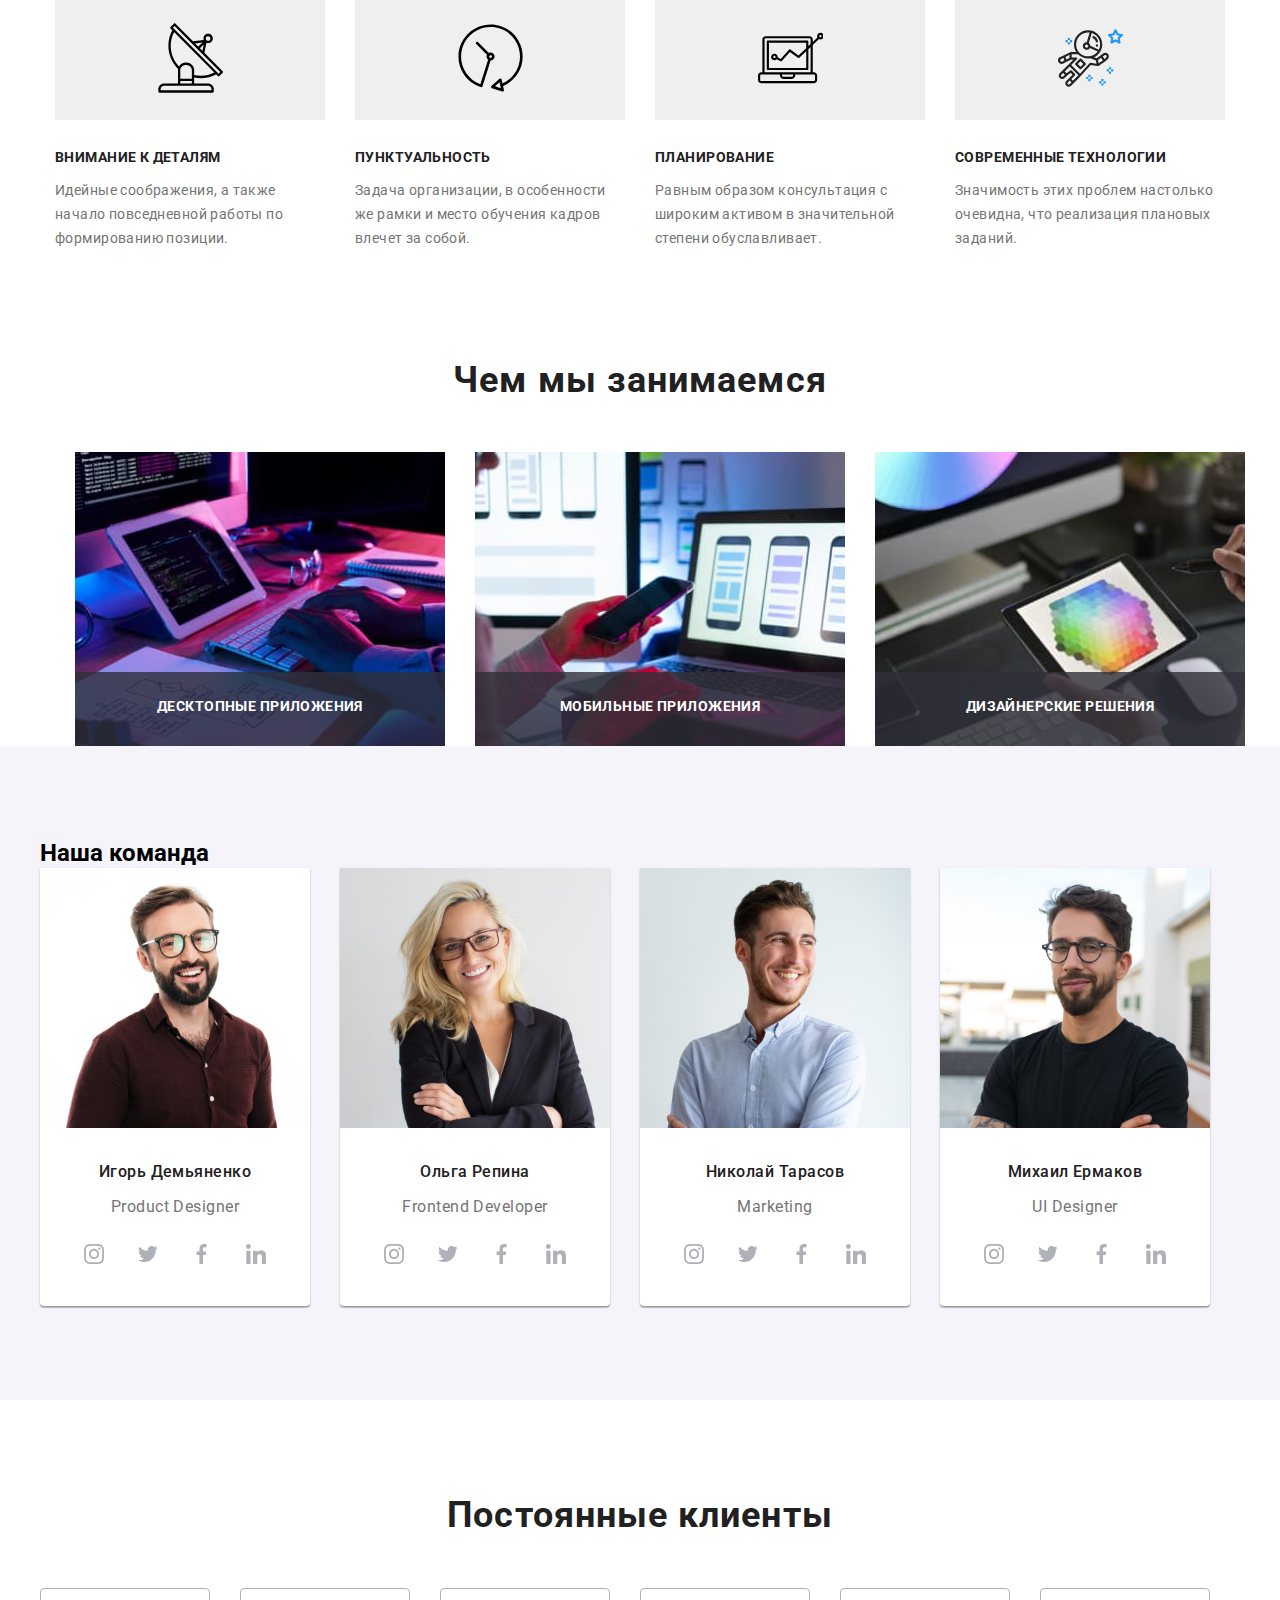
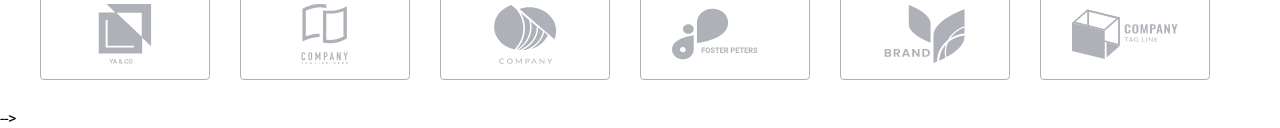
==== index.html @ c37ea1ff "dz-8" ====
<!DOCTYPE html>
<html lang="en">
<head>
    <meta charset="UTF-8">
    <meta http-equiv="X-UA-Compatible" content="IE=edge">
    <meta name="viewport" content="width=device-width, initial-scale=1.0">
    <title>Document</title>
    <link rel="preconnect" href="https://fonts.googleapis.com">
    <link rel="preconnect" href="https://fonts.gstatic.com" crossorigin>
    <link href="https://fonts.googleapis.com/css2?family=Raleway:wght@700&family=Roboto:wght@400;500;700;900&display=swap"
    rel="stylesheet">
    <link rel="stylesheet" href="https://cdnjs.cloudflare.com/ajax/libs/modern-normalize/1.0.0/modern-normalize.min.css">
    <link rel="stylesheet" href="./css/styles.css">
    <link rel="stylesheet" href="./css/main.min.css">
</head>
<body class="page">
    <!-- Шапка профиля --
    <header class="header">
    <div class="container-header">
        <nav class="container-header__nav">
            <a class="container-header__link" href="./index.html">
                <span class="container-header__logo">Web</span><span class="container-header__logo logo">Studio</span>
            </a>
            <ul class="container-header__list list">
                <li class="container-header__item"><a href="#" class="link active">Студия</a></li>
                <li class="container-header__item"><a href="./portfolio.html" class="link">Портфолио</a></li>
                <li class="container-header__item"><a href="#" class="link">Контакты</a></li>
            </ul>
        </nav>
             <ul class="container-header__contacts list">
            <li class="container-header__icon">
                <svg class="container-header__svg" width="16" height="12">
                    <use href="./images/sprite.svg#icon-mail"></use>
                </svg>
                <a class="container-header__link-svg" href="mailto:info@devstudio.com">info@devstudio.com
         </a></li>
            <li class="container-header__icon">
                <svg class="container-header__svg" width="10" height="16">
                    <use href="./images/sprite.svg#icon-tell"></use>
                </svg>
                <a class="container-header__link-svg" href="tel:+380961111111">+38 096 111 11 11
                </a></li>
            </ul>
         </div>
    </header>
-->
    <!-- Банер --
    <main>
        <section class="hero">
            <h1 class="hero__title">Эффективные решения для вашего бизнеса</h1>
            <button class="hero__button" data-modal-open type="button">Заказать услугу</button>
        </section>
        -->
    <!-- Преимущества -->
    <section class="section-about">
        <div class="container-about">
        <h2 class="container-about__title">Преимущества</h2>
        <ul class="about-list list">
            <li class="about-list__item">
                <button class="about-list__button">
                <svg class="about-svg" width="65" height="70">
                    <use href="./images/sprite.svg#icon-first"></use>
                </svg>
                </button>
                <h3 class="about-list__title">Внимание к деталям</h3>
                <p class="about-list__text">Идейные соображения, а также начало повседневной работы по формированию позиции.</p>
            </li>
            <li class="about-list__item">
                <button class="about-list__button">
                <svg class="about-svg" width="65" height="70">
                 <use href="./images/sprite.svg#icon-clock"></use>
                </svg>
                </button>
                <h3 class="about-list__title">Пунктуальность</h3>
                <p class="about-list__text">Задача организации, в особенности же рамки и место обучения кадров влечет за собой.</p>
            </li>
            <li class="about-list__item">
                <button class="about-list__button">
                <svg class="about-svg" width="65" height="70">
                <use href="./images/sprite.svg#icon-comp"></use>
                 </svg>
                </button>
                <h3 class="about-list__title">Планирование</h3>
                <p class="about-list__text">Равным образом консультация с широким активом в значительной степени обуславливает.</p>
            </li>
                <li class="about-list__item">
                <button class="about-list__button">
                <svg class="about-svg" width="65" height="70">
                 <use href="./images/sprite.svg#icon-astronaut"></use>
                </svg>
                    </button>
                    <h3 class="about-list__title">Современные технологии</h3>
                    <p class="about-list__text">Значимость этих проблем настолько очевидна, что реализация плановых заданий.</p>
                </li>
        </ul>
        </div>
        </section>

        <!---Чем мы занимаемся-->
        <section class="section-work">
         <div class="container-work">
        <h2 class="container-work__title">Чем мы занимаемся</h2>
        <ul class="work-list list">
            <li class="work-list__item">
                <a href="#">
                    <div class="work-list__wrappen">
                        <p class="work-list__text">Десктопные приложения</p>
                    <img src="./images/img.jpg" alt="Разработка" width="370" height="294"/>
                </div>
                </a>
            </li>
            <li class="work-list__item">
                <a href="#">
                    <div class="work-list__wrappen">
                        <p class="work-list__text">Мобильные приложения</p>
                        <img src="./images/plan.jpg" alt="Разработка" width="370" height="294" />
                    </div>
                </a>
            </li>
            <li class="work-list__item">
                    <a href="#">
                        <div class="work-list__wrappen">
                            <p class="work-list__text">Дизайнерские решения</p>
                            <img src="./images/teh.jpg" alt="Разработка" width="370" height="294" />
                        </div>
                    </a>
            </li>
        </ul>
        </div>
    </section>
    <!-- Наша команда -->
    <section class="section-group">
        <div class="container-group">
        <h2 class="container-group__title">Наша команда</h2>
        <ul class="group-list list">
            <li class="group-list__item">
            <img class="group-list__img" src="./images/foto1.jpg" alt="Игорь Демьяненко" width="270" height="260"/>
            <h3 class="group-list__title">Игорь Демьяненко</h3>
            <p class="group-list__text">Product Designer</p>
            <ul class="networks list">
                <li class="networks__item">
                 <a class="networks__link" href="*">
                    <svg class="networks__svg" width="20" height="20">
                         <use href="./images/sprite.svg#icon-instagram"></use>
                    </svg>
                </a>
                </li>
                <li class="networks__item">
                <a class="networks__link" href="*">
                <svg class="networks__svg" width="20" height="20">
                <use href="./images/sprite.svg#icon-twitter"></use>
                </svg>
                </a>
                </li>
                <li class="networks__item">
                <a class="networks__link" href="*">
                    <svg class="networks__svg" width="20" height="20">
                         <use href="./images/sprite.svg#icon-facebook"></use>
                     </svg>
                </a>
                </li>
                <li class="networks__item">
                <a class="networks__link" href="*">
                    <svg class="networks__svg" width="20" height="20">
                        <use href="./images/sprite.svg#icon-linkedin"></use>
                    </svg>
                 </a>
                </li>
                </ul>
            </li>
            <li class="group-list__item">
                <img src="./images/foto2.jpg" alt="Ольга Репина" width="270" height="260"/>
                <h3 class="group-list__title">Ольга Репина</h3>
                <p class="group-list__text">Frontend Developer</p>
                <ul class="networks list">
                    <li class="networks__item">
                        <a class="networks__link" href="*">
                            <svg class="networks__svg" width="20" height="20">
                                <use href="./images/sprite.svg#icon-instagram"></use>
                            </svg>
                        </a>
                    </li>
                    <li class="networks__item">
                        <a class="networks__link" href="*">
                            <svg class="networks__svg" width="20" height="20">
                                <use href="./images/sprite.svg#icon-twitter"></use>
                            </svg>
                        </a>
                    </li>
                    <li class="networks__item">
                        <a class="networks__link" href="*">
                            <svg class="networks__svg" width="20" height="20">
                                <use href="./images/sprite.svg#icon-facebook"></use>
                            </svg>
                        </a>
                    </li>
                    <li class="networks__item">
                        <a class="networks__link" href="*">
                            <svg class="networks__svg" width="20" height="20">
                                <use href="./images/sprite.svg#icon-linkedin"></use>
                            </svg>
                     </a>
                    </li>
                </ul>
            </li>
            <li class="group-list__item">
                <img class="group-img" src="./images/foto3.jpg" alt="Николай Тарасов" width="270" height="260"/>
                <h3 class="group-list__title">Николай Тарасов</h3>
                <p class="group-list__text">Marketing</p>
                <ul class="networks list">
                    <li class="networks__item">
                        <a class="networks__link" href="*">
                            <svg class="networks__svg" width="20" height="20">
                                <use href="./images/sprite.svg#icon-instagram"></use>
                            </svg>
                        </a>
                    </li>
                    <li class="networks__item">
                        <a class="networks__link" href="*">
                            <svg class="networks__svg" width="20" height="20">
                                <use href="./images/sprite.svg#icon-twitter"></use>
                            </svg>
                        </a>
                    </li>
                    <li class="networks__item">
                        <a class="networks__link" href="*">
                            <svg class="networks__svg" width="20" height="20">
                                <use href="./images/sprite.svg#icon-facebook"></use>
                            </svg>
                        </a>
                    </li>
                    <li class="networks__item">
                        <a class="networks__link" href="*">
                            <svg class="networks__svg" width="20" height="20">
                                <use href="./images/sprite.svg#icon-linkedin"></use>
                            </svg>
                        </a>
                    </li>
                </ul>
            </li>
         <li class="group-list__item">
             <img class="group-img" src="./images/foto4.jpg" alt="Михаил Ермаков" width="270" height="260"/>
                <h3 class="group-list__title">Михаил Ермаков</h3>
                <p class="group-list__text">UI Designer</p>
                <ul class="networks list">
                    <li class="networks__item">
                        <a class="networks__link" href="*">
                            <svg class="networks__svg" width="20" height="20">
                                <use href="./images/sprite.svg#icon-instagram"></use>
                            </svg>
                        </a>
                    </li>
        <li class="networks__item">
            <a class="networks__link" href="*">
                <svg class="networks__svg" width="20" height="20">
                 <use href="./images/sprite.svg#icon-twitter"></use>
                </svg>
                </a>
                </li>
        <li class="networks__item">
                <a class="networks__link" href="*">
                 <svg class="networks__svg" width="20" height="20">
                     <use href="./images/sprite.svg#icon-facebook"></use>
                </svg>
                 </a>
                 </li>
        <li class="networks__item">
                <a class="networks__link" href="*">
                     <svg class="networks__svg" width="20" height="20">
                        <use href="./images/sprite.svg#icon-linkedin"></use>
                </svg>
                </a>
            </li>
            </ul>
            </li>
        </ul>
        </div>
    </section>
<!----------- Постоянные клиенты -->

    <section class="section-company">
        <div class="container-company">
            <h2 class="container-company__title">Постоянные клиенты</h2>
            <ul class="container-company__list list">
                <li class="container-company__item">
                    <a class="container-company__link" href="*">
                    <svg class="container-company__svg" width="106" height="60">
                        <use href="./images/sprite.svg#icon-yaco"></use>
                    </svg>
                    </a>
                </li>
                <li class="container-company__item">
                    <a class="container-company__link" href="*">
                    <svg class="container-company__svg" width="106" height="60">
                        <use href="./images/sprite.svg#icon-company"></use>
                    </svg>
                    </a>
                </li>
                <li class="container-company__item">
                    <a class="container-company__link" href="*">
                    <svg class="container-company__svg" width="106" height="60">
                        <use href="./images/sprite.svg#icon-two"></use>
                    </svg>
                    </a>
                </li>
                <li class="container-company__item">
                    <a class="container-company__link" href="*">
                <svg class="container-company__svg" width="106" height="60">
                    <use href="./images/sprite.svg#icon-foster"></use>
                </svg>
                </a>
                </li>
                <li class="container-company__item">
                    <a class="container-company__link" href="*">
                <svg class="container-company__svg" width="106" height="60">
                    <use href="./images/sprite.svg#icon-brand"></use>
                </svg>
                </a>
                </li>
                <li class="container-company__item">
                    <a class="container-company__link" href="*">
                <svg class="container-company__svg" width="106" height="60">
                    <use href="./images/sprite.svg#icon-tag"></use>
                </svg>
                </a>
                </li>
                </ul>
                </div>
                </section>

    </main>
    -->
    <!-- Футер --
     <footer class="footer">
        <div class="container-footer">
             <a class="container-footer__link" href="#">
                   <span class="container-footer__logo">Web</span><span class="container-footer__studio">Studio</span>
             </a>
             <address class="container-footer__address">
             <ul class="container-footer__list list">
                 <li><a class="container-footer__map" href="https://goo.gl/maps/BZDVvbSWxMBoRzW46" target="_blank"
                                    rel="noopener noreferrer">г. Киев, пр-т Леси Украинки, 26</a></li>
                 <li><a class="container-footer__mail" href="mailto:info@devstudio.com">info@devstudio.com</a></li>
                <li><a class="container-footer__mail" href="tel:+380961111111">+38 096 111 11 11</a></li>
             </ul>
             </address>
        </div>
    -->
            <!-- Присоединяйтесь --
        <div class="container-contacts">
            <h3 class="container-contacts__title">Присоединяйтесь</h3>
            <ul class="container-contacts__list list">
                <li class="container-contacts__item">
                    <a class="container-contacts__link" href="*">
                        <svg class="container-contacts__svg" width="20" height="20">
                            <use href="./images/sprite.svg#icon-instagram"></use>
                        </svg>
                    </a>
                </li>
            <li class="container-contacts__item">
                <a class="container-contacts__link" href="*">
                    <svg class="container-contacts__svg" width="20" height="20">
                        <use href="./images/sprite.svg#icon-twitter"></use>
                    </svg>
                </a>
            </li>
                <li class="container-contacts__item">
                    <a class="container-contacts__link" href="*">
                        <svg class="container-contacts__svg" width="20" height="20">
                            <use href="./images/sprite.svg#icon-facebook"></use>
                        </svg>
                    </a>
                </li>
                <li class="container-contacts__item">
                    <a class="container-contacts__link" href="*">
                        <svg class="container-contacts__svg" width="20" height="20">
                            <use href="./images/sprite.svg#icon-linkedin"></use>
                        </svg>
                    </a>
                </li>
            </ul>
        </div>
    
    <form class="footer-input">
        <div class="footer-form">
        <label for="e-mail" class="footer-form__title">Подпишитесь на рассылку</label>
    <input class="footer-form__email" type="e-mail" name="e-mail-sing" id="e-mail" placeholder="E-mail"/>
    </div>

    <button type="submit" class="footer-form__button">Подписаться
    <svg class="footer-form__svg" width="24" height="24">
        <use href="./images/sprite.svg#icon-icon-send"></use>
    </svg>
      </button>
    </form>
    </footer>
    -->
<!-- Модалка --

    <div class="backdrop is-hidden" data-modal>
        <div class="model">
            <button class="button-modal" data-modal-close type="button" width="30" hight="30">
                <svg class="svg-modal" width="11px" height="11px">
                    <use href="./images/sprite.svg#icon-close"></use>
                </svg>
            </button>
            <form class="form-modal">
                    <p class="title-modal">Оставьте свои данные, мы вам перезвоним</p>
                <div class="name-modal">
                <label class="name-name" 
                for="name"
                > Имя</label>
                <input class="modal-input" type="name" name="user-name" id="name"/>
                <svg class="modal-svg" width="12" height="12">
                    <use href="./images/sprite.svg#icon-user"></use>
                </svg>
                </div>

                <div class="name-modal">
                    <label class="name-name" for="tell"> Телефон</label>
                    <input class="modal-input" type="tell" name="user-tell" id="tell" />
                    <svg class="modal-svg" width="13" height="13">
                        <use href="./images/sprite.svg#icon-tell-modal"></use>
                    </svg>
                </div>

                <div class="name-modal">
                    <label class="name-name" for="e-mail"> Почта</label>
                    <input class="modal-input" type="e-mail" name="user-mail" id="e-mail" />
                    <svg class="modal-svg" width="15" height="12">
                        <use href="./images/sprite.svg#icon-mail-modal"></use>
                    </svg>
                </div>
                <div class="name-modal">
                <label class="name-name" for="comm"> Комментарии</label>
                <textarea name="comm" class="modal-input comments" id="comm" placeholder="Введите текст"></textarea>
                </div>

                <input type="checkbox"
                name="policy"
                id="modal-check"
                class="modal-check"
                />
                <label for="modal-check" class="modal-check-text">Соглашаюсь с рассылкой и принимаю
                    <a class="modal-link" href=""> Условия договора</a>
                </label>

                <button type="submit" class="button-send">Отправить</button>
            </form>
        </div>
    </div>
    --
    <script src="./modal.js"></script>
    -->
</body>

</html>
---- css/styles.css ----
/* #2196F3 синий
#212121 черный
#757575 серый

:root {
  --first-text-color: #212121;
  --second-text-color: #ffffff;
  --text-p-color: #757575;
  --accent-color: #2196f3;
}

body {
  font-family: Roboto, sans-serif;
  max-width: 1600px;
}

h1,
h2,
h3,
h4,
h5 {
  margin: 0;
}
/*header*****************
.header {
  border: 1px solid #ececec;
  align-items: center;
}
.container-main {
  display: flex;
  width: 1200px;
  height: 80px;
  padding-left: 15px;
  padding-right: 15px;
  margin: auto;
}
.header-logo {
  color: var(--accent-color);
}

.link-logo {
  font-family: Raleway;
  margin-right: 93px;
  font-style: normal;
  text-decoration: none;
  font-weight: bold;
  font-size: 26px;
  line-height: 1.1;
  letter-spacing: 0.03em;
}
.logo-studio {
  color: var(--first-text-color);
}
.list {
  list-style: none;
  margin: 0;
}
.nav-header {
  display: flex;
  align-items: center;
}

.link-active {
  text-decoration: none;
  margin-right: 50px;
  font-weight: 500;
  padding-top: 32px;
  padding-bottom: 32px;
}
.link {
  display: list-item;
  text-decoration: none;
  font-size: 14px;
  line-height: 1.1;
  letter-spacing: 0.02em;
  color: #212121;
}
.link-active {
  position: relative;
}

.link-active .active::after {
  content: ' ';
  position: absolute;
  width: 100%;
  height: 5px;
  left: 0;
  bottom: 0;
  background: #2196f3;
  border-radius: 2px;
}

.header-link {
  display: flex;
  align-items: center;
}

.link:hover,
.link:focus {
  color: var(--accent-color);
}
.header-info {
  display: flex;
  margin-left: auto;
  align-items: center;
  padding-top: 20px;
  padding-bottom: 20px;
  padding: 0;
}

.header-tell {
  display: flex;
  flex-direction: row-reverse;
  font-weight: 500;
  font-size: 14px;
  padding-left: 10px;
  line-height: 1.1;
  letter-spacing: 0.02em;
  text-decoration: none;
  color: var(--text-p-color);
}
.tell-list:hover {
  color: var(--accent-color);
}
.tell-list:hover .mail-svg {
  fill: #2196f3;
}

.button-svg {
  width: 270px;
  height: 120px;
  border: none;
  margin-bottom: 30px;
}
.tell-list {
  display: flex;
  margin-right: 50px;
  justify-content: center;
  align-items: center;
}
.tell-list:last-child {
  margin-right: 0;
}
.mail-svg {
  fill: #757575;
}
.header-tell:hover,
.header-tell:focus {
  color: var(--accent-color);
}
.header-tell:hover .mail-svg,
.header-tell:focus .mail-svg {
  fill: var(--accent-color);
}
/* Hero********

.hero {
  background-image: linear-gradient(rgba(47, 48, 58, 0.4), rgba(47, 48, 58, 0.4)),
    url(../images/baner.jpg);
  background-position: center;
  height: 600px;
  max-width: 1600px;
  color: var(--second-text-color);
  background-color: #2f303a;
  text-align: center;
  padding: 200px 0;
}
.hero-title {
  margin: 0 auto;
  margin-bottom: 30px;
  font-weight: 900;
  width: 696px;
  font-size: 44px;
  line-height: 1.3;
  text-align: center;
  letter-spacing: 0.06em;
  text-transform: uppercase;
}
.button {
  cursor: pointer;
  padding: 10px 32px;
  font-weight: bold;
  font-size: 16px;
  line-height: 1.8;
  align-items: center;
  text-align: center;
  letter-spacing: 0.06em;
  color: var(--second-text-color);
  background-color: var(--accent-color);
  border-radius: 4px;
  border: none;
  box-shadow: 0px 4px 4px rgba(0, 0, 0, 0.15);
  text-align: center;
}
.button:hover,
.button:focus {
  color: var(--first-text-color);
}
/* Преимущества*

.container-about {
  max-width: 1200px;
  padding-left: 15px;
  padding-right: 15px;
  margin: 0 auto;
}
.section-about {
  margin-bottom: 94px;
}
.list.title {
  color: var(--first-text-color);
  font-size: 14px;
}
.about-title {
  display: none;
}
.about-iteam {
  margin-top: 94px;
  display: flex;
}
.pre-title {
  font-weight: bold;
  max-width: 270px;
  font-size: 14px;
  line-height: 1.1;
  letter-spacing: 0.03em;
  text-transform: uppercase;
  color: var(--first-text-color);
}
.iteam {
  justify-content: center;
  margin-right: 30px;
}

.text {
  font-weight: normal;
  font-size: 14px;
  line-height: 1.7;
  letter-spacing: 0.03em;
  color: var(--text-p-color);
}
/* Чем мы занимаемся********

.section-work {
  background: var(--second-text-color);
  margin-bottom: 94px;
}
.container-work {
  justify-content: center;
}
.work-list {
  display: flex;
  justify-content: center;
}
.work-list .item-list + .item-list {
  margin-left: 30px;
}

/*.work-list li {
  width: calc((100% - 90px) / 3);
  margin-right: 30px;
  margin-bottom: 94px;
} *
.section-title {
  color: var(--first-text-color);
  font-size: 36px;
  font-weight: bold;
  font-size: 36px;
  line-height: 1.2;
  text-align: center;
  letter-spacing: 0.03em;
}
.wrappen-work {
  position: relative;
  display: flex;
}
.wrappen-desktop {
  position: absolute;
  width: 100%;
  height: 25%;
  margin: 0;
  bottom: 0;
  padding-top: 27px;
  background: rgba(47, 48, 58, 0.8);
  align-items: center;
  justify-content: center;

  font-weight: bold;
  font-size: 14px;
  line-height: 1.1;
  text-align: center;
  letter-spacing: 0.03em;
  text-transform: uppercase;
  color: var(--second-text-color);
}

/*Наша команда*********

.section-group {
  background: #f5f4fa;
  padding-top: 94px;
  padding-bottom: 94px;
  justify-content: center;
  margin-bottom: 94px;
}
.container-group {
  max-width: 1200px;
  padding-left: 15px;
  padding-right: 15px;
  margin: 0 auto;
}
.group-list {
  padding-left: 0;
  display: flex;
  justify-content: space-between;
}
.group-link {
  box-shadow: 0px 1px 3px rgba(0, 0, 0, 0.12), 0px 1px 1px rgba(0, 0, 0, 0.14),
    0px 2px 1px rgba(0, 0, 0, 0.2);
  border-radius: 0px 0px 4px 4px;
  background-color: #ffffff;
}
.button-group {
  display: inline;
  background-size: cover;
  max-width: 270px;
  background: #ffffff;
  border: 0;
  padding: 0;
}

.section-title {
  padding-bottom: 60px;
}
.group-img {
  border-color: white;
}
.name {
  margin-top: 30px;
  font-family: Roboto;
  font-style: normal;
  font-weight: 500;
  font-size: 16px;
  line-height: 1.2;
  text-align: center;
  letter-spacing: 0.03em;
  color: var(--first-text-color);
}
.professional {
  color: var(--text-p-color);
  font-weight: normal;
  font-size: 16px;
  line-height: 1.2;
  text-align: center;
  letter-spacing: 0.03em;
  margin-bottom: 16px;
}

.svg-list {
  width: 44px;
  height: 44px;
  display: block;
  margin-bottom: 30px;
}

.svg-list + .svg-list {
  margin-left: 10px;
}

.svg-link {
  width: 100%;
  height: 100%;
  border-radius: 50%;
  display: flex;
  align-items: center;
  justify-content: center;
}
.svg-link:hover,
.svg-link:focus {
  background-color: var(--accent-color);
}
.svg-link:hover .svg-group,
.svg-link:focus .svg-group {
  fill: #ffffff;
}
.networks {
  display: flex;
}
.svg-group {
  fill: #afb1b8;
}
/*Постоянные клиенты**********
.section-company {
  margin-bottom: 94px;
}
.company-logo {
  width: 170px;
  height: 92px;
}
.company-link {
  width: 100%;
  height: 100%;
  display: flex;
  justify-content: center;
  align-items: center;
  border: 1px solid #afb1b8;
  border-radius: 4px;
}
.company-list {
  display: flex;
  justify-content: center;
  align-items: center;
}
.company-logo + .company-logo {
  margin-left: 30px;
}
.company-svg {
  fill: #afb1b8;
}
.company-link:hover {
  border: solid #2196f3;
}
.company-link:hover .company-svg,
.company-link:focus .company-svg {
  fill: var(--accent-color);
}

/*Футер**********
.footer {
  background: #2f303a;
  height: 252px;
  display: flex;
  justify-content: center;
  align-items: center;
}
.container-footer {
  max-width: 1200px;
  padding-left: 15px;
  padding-right: 15px;
  margin-right: 70px;
}
.footer-logo {
  text-decoration: none;
  color: var(--accent-color);
}
.section-footer {
  margin-top: 20px;
}
.section-footer {
  margin-top: 20px;
}
.footer-list {
  font-family: Roboto;
  font-style: normal;
  padding-left: 0;
}
.footer-adress:hover,
.footer-adress:focus {
  color: var(--accent-color);
}
.footer-nav:hover,
.footer-nav:focus {
  color: var(--accent-color);
}
.footer-link {
  font-family: Raleway;
  font-style: normal;
  text-decoration: none;
  color: var(--second-text-color);
  font-weight: bold;
  font-size: 26px;
  line-height: 1.2;
  letter-spacing: 0.03em;
}
.footer-adress {
  font-weight: normal;
  font-size: 14px;
  line-height: 1.7;
  letter-spacing: 0.03em;
  color: var(--second-text-color);
  text-decoration: none;
}
.footer-nav {
  font-weight: normal;
  font-size: 14px;
  line-height: 1.7;
  letter-spacing: 0.03em;
  color: rgba(255, 255, 255, 0.6);
  text-decoration: none;
}

/*Иконки**********

.join-title {
  font-weight: bold;
  font-size: 14px;
  line-height: 1.1;
  letter-spacing: 0.03em;
  text-transform: uppercase;
  color: var(--second-text-color);
  margin-bottom: 20px;
}
.join-list {
  width: 44px;
  height: 44px;
  margin-bottom: 30px;
}
.join {
  display: flex;
}
.join {
  padding-left: 0;
}
.join-list + .join-list {
  margin-left: 10px;
}

.join-link {
  width: 100%;
  height: 100%;
  border-radius: 50%;
  display: flex;
  background: rgba(255, 255, 255, 0.1);
  align-items: center;
  justify-content: center;
}
.join-link:hover,
.join-link:focus {
  background-color: var(--accent-color);
}
.join-link:hover .svg-group,
.join-link:focus .svg-group {
  fill: #ffffff;
}
.footer-sing {
  flex-direction: column;
}
.footer-input {
  display: flex;
  margin-left: 93px;
}
.footer-sing {
  display: flex;
  flex-direction: column;
  font-weight: bold;
  font-size: 14px;
  line-height: 16px;
  letter-spacing: 0.03em;
  text-transform: uppercase;
  color: #ffffff;
}
.email-sing-in::placeholder {
  font-size: 16px;
  line-height: 20px;
  align-items: center;
  letter-spacing: 0.03em;
  color: rgba(255, 255, 255, 0.6);
}
.email-sing-in {
  margin-top: 20px;
  padding: 15px;
  border: 1px solid rgba(255, 255, 255, 0.3);
  box-sizing: border-box;
  filter: drop-shadow(0px 4px 4px rgba(0, 0, 0, 0.15));
  border-radius: 4px;
  background-color: transparent;
  min-width: 358px;
  min-height: 50px;
}

.footer-button-sing {
  width: 200px;
  height: 50px;
  cursor: pointer;
  display: block;
  background: #188ce8;
  box-shadow: 0px 4px 4px rgba(0, 0, 0, 0.15);
  border-radius: 4px;
  border: none;
  font-weight: bold;
  font-size: 16px;
  line-height: 1.8;
  align-items: center;
  justify-content: center;
  letter-spacing: 0.06em;
  color: #ffffff;
  margin-top: auto;
  margin-left: 10px;
  display: flex;
}
.svg-sing {
  fill: #ffffff;
  margin-left: 10px;
}

/*Модальное окно**********
.backdrop {
  position: fixed;
  width: 100%;
  height: 100%;
  background-color: rgba(0, 0, 0, 0.2);
  top: 0;
  left: 0;
  transition: opacity 300ms, visibility 300ms;
}
.backdrop .is-hidden .model {
  transform: rotate(200deg);
}
.model {
  width: 528px;
  min-height: 581px;
  position: absolute;
  background-color: var(--second-text-color);
  box-shadow: 0px 1px 3px rgba(0, 0, 0, 0.12), 0px 1px 1px rgba(0, 0, 0, 0.14),
    0px 2px 1px rgba(0, 0, 0, 0.2);
  border-radius: 4px;
  top: 50%;
  left: 50%;
  transform: translate(-50%, -50%) rotate(0);
  transition: transform 250ms;
}
.button-modal {
  position: absolute;
  border-radius: 50%;
  background: #ffffff;
  border: 1px solid rgba(0, 0, 0, 0.1);
  top: 8px;
  right: 8px;
  justify-content: center;
  align-items: center;
  cursor: pointer;
  transition: transform 300ms cubic-bezier(0.45, 0.55, 0.62, 0.51);
}
.is-hidden {
  visibility: hidden;
  opacity: 0;
  pointer-events: none;
}
.form-modal {
  min-width: 528px;
  min-height: 581px;
}
.title-modal {
  margin-top: 40px;
  margin-left: 40px;
  margin-right: 40px;

  font-weight: bold;
  font-size: 20px;
  line-height: 23px;
  text-align: center;
  letter-spacing: 0.03em;
  color: var(--first-text-color);
}
.name-modal {
  position: relative;
  margin-left: 40px;
  margin-right: 40px;
  margin-bottom: 10px;
}
.modal-svg {
  position: absolute;
  top: 50%;
  left: 10px;
  transform: translate(50%);
  transition: fill 250ms cubic-bezier(0.4, 0, 0.2, 1);
}
.name-name {
  font-size: 12px;
  line-height: 14px;
  letter-spacing: 0.01em;
  color: #757575;
  margin-bottom: 4px;
}
.modal-input {
  display: flex;
  width: 100%;
  min-height: 40px;
  justify-content: center;
  padding-left: 42px;
  padding-right: 42px;

  border: 1px solid rgba(33, 33, 33, 0.2);
  box-sizing: border-box;
  border-radius: 4px;
  outline: none;

  transition: border-color 250ms cubic-bezier(0.4, 0, 0.2, 1);
}
.comments {
  min-height: 120px;
  resize: none;
  padding: 12px 16px;

  font-weight: normal;
  font-size: 14px;
  line-height: 1.1;
  letter-spacing: 0.01em;
  color: rgba(117, 117, 117, 0.5);
}

.modal-comm {
  display: flex;
  width: 100%;
  min-height: 120px;
  justify-content: center;
  margin-bottom: 10px;
  padding: 12px 16px;
}
.button-send {
  display: block;
  cursor: pointer;
  background: #188ce8;
  box-shadow: 0px 4px 4px rgba(0, 0, 0, 0.15);
  border-radius: 4px;
  border: none;
  font-weight: bold;
  font-size: 16px;
  line-height: 1.8;
  align-items: center;
  text-align: center;
  letter-spacing: 0.06em;
  color: #ffffff;
  padding: 10px 55px;

  margin: 0 auto;
  margin-top: 30px;
}
.modal-input:focus + .modal-svg {
  fill: #188ce8;
}
.modal-input:focus {
  border-color: #188ce8;
}

.modal-check-text::before {
  content: '';
  width: 16px;
  height: 15px;
  border-radius: 2px;
  border: 2px solid #212121;
  display: block;
  margin-right: 5px;
}
.modal-check:checked + .modal-check-text::before {
  background-image: url(../images/check.svg);
  background-position: center;
  background-size: cover;
  background-repeat: no-repeat;
  border: none;
}
.modal-check-text {
  display: flex;
  align-items: center;
  justify-content: center;

  font-weight: normal;
  font-size: 14px;
  line-height: 1.7;
  letter-spacing: 0.03em;
  color: #757575;
}
.modal-link {
  color: var(--accent-color);
  font-weight: normal;
  font-size: 14px;
  line-height: 1.7;
  letter-spacing: 0.03em;
  text-decoration-skip-ink: none;
}
.modal-check {
  -webkit-appearance: none;
  -moz-appearance: none;
  appearance: none;
}
---- css/main.min.css ----
:root{--first-text-color: #212121;--second-text-color: #ffffff;--text-p-color: #757575;--accent-color: #2196f3}body{font-family:Roboto, sans-serif;max-width:1600px}h1,h2,h3,h4,h5{margin:0}.list{list-style:none;margin:0}.backdrop{position:fixed;width:100%;height:100%;background-color:rgba(0,0,0,0.2);top:0;left:0;transition:opacity 300ms, visibility 300ms}.backdrop .is-hidden .model{transform:rotate(200deg)}.model{width:528px;min-height:581px;position:absolute;background-color:var(--second-text-color);box-shadow:0px 1px 3px rgba(0,0,0,0.12),0px 1px 1px rgba(0,0,0,0.14),0px 2px 1px rgba(0,0,0,0.2);border-radius:4px;top:50%;left:50%;transform:translate(-50%, -50%) rotate(0);transition:transform 250ms}.button-modal{position:absolute;border-radius:50%;background:#ffffff;border:1px solid rgba(0,0,0,0.1);top:8px;right:8px;justify-content:center;align-items:center;cursor:pointer;transition:transform 300ms cubic-bezier(0.45, 0.55, 0.62, 0.51)}.is-hidden{visibility:hidden;opacity:0;pointer-events:none}.form-modal{min-width:528px;min-height:581px}.title-modal{margin-top:40px;margin-left:40px;margin-right:40px;font-weight:bold;font-size:20px;line-height:23px;text-align:center;letter-spacing:0.03em;color:var(--first-text-color)}.name-modal{position:relative;margin-left:40px;margin-right:40px;margin-bottom:10px}.modal-svg{position:absolute;top:50%;left:10px;transform:translate(50%);transition:fill 250ms cubic-bezier(0.4, 0, 0.2, 1)}.name-name{font-size:12px;line-height:14px;letter-spacing:0.01em;color:#757575;margin-bottom:4px}.modal-input{display:flex;width:100%;min-height:40px;justify-content:center;padding-left:42px;padding-right:42px;border:1px solid rgba(33,33,33,0.2);box-sizing:border-box;border-radius:4px;outline:none;transition:border-color 250ms cubic-bezier(0.4, 0, 0.2, 1)}.modal-input:focus{border-color:#188ce8}.modal-input:focus+.modal-svg{fill:#188ce8}.comments{min-height:120px;resize:none;padding:12px 16px;font-weight:normal;font-size:14px;line-height:1.1;letter-spacing:0.01em;color:rgba(117,117,117,0.5)}.modal-comm{display:flex;width:100%;min-height:120px;justify-content:center;margin-bottom:10px;padding:12px 16px}.button-send{display:block;cursor:pointer;background:#188ce8;box-shadow:0px 4px 4px rgba(0,0,0,0.15);border-radius:4px;border:none;font-weight:bold;font-size:16px;line-height:1.8;align-items:center;text-align:center;letter-spacing:0.06em;color:#ffffff;padding:10px 55px;margin:0 auto;margin-top:30px}.modal-check-text::before{content:'';width:16px;height:15px;border-radius:2px;border:2px solid #212121;display:block;margin-right:5px}.modal-check:checked+.modal-check-text::before{background-image:url(../images/check.svg);background-position:center;background-size:cover;background-repeat:no-repeat;border:none}.modal-check-text{display:flex;align-items:center;justify-content:center;font-weight:normal;font-size:14px;line-height:1.7;letter-spacing:0.03em;color:#757575}.modal-link{color:var(--accent-color);font-weight:normal;font-size:14px;line-height:1.7;letter-spacing:0.03em;text-decoration-skip-ink:none}.modal-check{-webkit-appearance:none;-moz-appearance:none;appearance:none}.header{border-bottom:1px solid #ececec;align-items:center;width:1600px}.container-header{display:flex;height:80px;width:1200px;padding-left:15px;padding-right:15px;margin:auto}.container-header__link{font-family:Raleway;margin-right:93px;font-style:normal;text-decoration:none;font-weight:bold;font-size:26px;line-height:1.1;letter-spacing:0.03em}.container-header__logo{color:var(--accent-color)}.container-header__nav{display:flex;align-items:center}.container-header__item{text-decoration:none;margin-right:50px;font-weight:500;padding-top:32px;padding-bottom:32px}.container-header__item{position:relative}.container-header__list{display:flex;align-items:center}.container-header__contacts{display:flex;margin-left:auto;align-items:center;padding-top:20px;padding-bottom:20px;padding:0}.logo{color:var(--first-text-color)}.list{list-style:none}.link{display:list-item;text-decoration:none;font-size:14px;line-height:1.1;letter-spacing:0.02em;color:#212121}.link:hover,.link:focus{color:var(--accent-color)}.container-header__item .active::after{content:' ';position:absolute;width:100%;height:5px;left:0;bottom:0;background:#2196f3;border-radius:2px}.container-header__link-svg{display:flex;flex-direction:row-reverse;font-weight:500;font-size:14px;padding-left:10px;line-height:1.1;letter-spacing:0.02em;text-decoration:none;color:var(--text-p-color)}.container-header__link-svg:hover,.container-header__link-svg:focus{color:var(--accent-color)}.container-header__link-svg:hover .mail-svg,.container-header__link-svg:focus .mail-svg{fill:var(--accent-color)}.container-header__icon{display:flex;margin-right:50px;justify-content:center;align-items:center}.container-header__icon:last-child{margin-right:0}.container-header__icon:hover{color:var(--accent-color)}.container-header__icon:hover .container-header__svg{fill:#2196f3}.container-header__svg{fill:#757575}.hero{background-image:linear-gradient(rgba(47,48,58,0.4), rgba(47,48,58,0.4)),url(../images/baner.jpg);background-position:center;height:600px;max-width:1600px;color:var(--second-text-color);background-color:#2f303a;text-align:center;padding:200px 0}.hero__title{margin:0 auto;margin-bottom:30px;font-weight:900;width:696px;font-size:44px;line-height:1.3;text-align:center;letter-spacing:0.06em;text-transform:uppercase}.hero__button{cursor:pointer;padding:10px 32px;font-weight:bold;font-size:16px;line-height:1.8;align-items:center;text-align:center;letter-spacing:0.06em;color:var(--second-text-color);background-color:var(--accent-color);border-radius:4px;border:none;box-shadow:0px 4px 4px rgba(0,0,0,0.15);text-align:center}.hero__button:hover,.hero__button:focus{color:var(--first-text-color)}.container-about{width:100%;margin:0 auto}@media screen and (min-width: 480px){.container-about{width:480px}}@media screen and (min-width: 768px){.container-about{width:768px}}@media screen and (min-width: 1200px){.container-about{width:1200px}}.container-about__title{display:none;margin-bottom:10px}.about-list{padding:0;margin-right:0}@media screen and (min-width: 768px){.about-list{width:768px;display:flex;flex-wrap:wrap;margin-left:-15px}}@media screen and (min-width: 1200px){.about-list{width:1200px}}@media screen and (min-width: 768px){.about-list__item{width:calc((100% - 2 * 30px) / 2);margin-left:30px}}@media screen and (min-width: 1200px){.about-list__item{width:calc((100% - 4 * 30px) / 4);margin-left:30px}}.about-list__button{width:100%;height:120px;border:none;margin-bottom:30px}.about-list__title{font-weight:bold;justify-content:center;align-items:center;font-size:14px;line-height:1.1;letter-spacing:0.03em;text-transform:uppercase;color:var(--first-text-color)}.about-list__text{font-weight:normal;font-size:14px;line-height:1.7;letter-spacing:0.03em;color:var(--text-p-color)}.section-work{background:var(--second-text-color)}@media screen and (max-width: 1200px){.section-work{display:none;margin-top:94px}}.container-work{justify-content:center;margin-top:94px}.container-work__title{color:var(--first-text-color);font-size:36px;font-weight:bold;font-size:36px;line-height:1.2;text-align:center;letter-spacing:0.03em}.work-list{display:flex;justify-content:center;margin-top:50px}.work-list__wrappen{position:relative;display:flex}.work-list__text{position:absolute;width:100%;height:25%;margin:0;bottom:0;padding-top:27px;background:rgba(47,48,58,0.8);align-items:center;justify-content:center;font-weight:bold;font-size:14px;line-height:1.1;text-align:center;letter-spacing:0.03em;text-transform:uppercase;color:var(--second-text-color)}.work-list .work-list__item+.work-list__item{margin-left:30px}.section-group{background:#f5f4fa;padding-top:94px;padding-bottom:94px;padding-left:15px;padding-right:15px;margin-bottom:94px}.section-group .container-group{margin:0 auto}@media screen and (min-width: 480px){.section-group .container-group{width:480px}}@media screen and (min-width: 768px){.section-group .container-group{width:768px}}@media screen and (min-width: 1200px){.section-group .container-group{width:1200px}}.section-group__title{padding-bottom:60px;font-weight:bold;font-size:36px;line-height:1.2;text-align:center;letter-spacing:0.03em;color:var(--first-text-color)}.group-list{padding-left:0;justify-content:space-between}@media screen and (min-width: 768px){.group-list{width:768px;display:flex;flex-wrap:wrap;justify-content:center;align-items:center;margin-left:-15px}}@media screen and (min-width: 1200px){.group-list{width:1200px;display:flex;flex-wrap:wrap;justify-content:center;align-items:center;margin-left:-30px}}.group-list__item{box-shadow:0px 1px 3px rgba(0,0,0,0.12),0px 1px 1px rgba(0,0,0,0.14),0px 2px 1px rgba(0,0,0,0.2);border-radius:0px 0px 4px 4px;background-color:#ffffff}@media screen and (min-width: 768px){.group-list__item{width:calc((100% - 4 * 15px) / 2);margin-left:15px}}@media screen and (min-width: 1200px){.group-list__item{width:calc((100% - 8 * 15px) / 4);margin-left:30px}}.group-list__title{margin-top:30px;font-family:Roboto;font-style:normal;font-weight:500;font-size:16px;line-height:1.2;text-align:center;letter-spacing:0.03em;color:var(--first-text-color)}.group-list__text{color:var(--text-p-color);font-weight:normal;font-size:16px;line-height:1.2;text-align:center;letter-spacing:0.03em;margin-bottom:16px}.button-group{display:inline;background-size:cover;max-width:270px;background:#ffffff;border:0;padding:0}.networks{display:flex;padding-left:0;justify-content:center;align-items:center}.networks__item{width:44px;height:44px;display:block;margin-bottom:30px}.networks__svg{fill:#afb1b8}.networks__item+.networks__item{margin-left:10px}.networks__link{width:100%;height:100%;border-radius:50%;display:flex;align-items:center;justify-content:center}.networks__link:hover,.networks__link:focus{background-color:var(--accent-color)}.networks__link:hover .networks__svg,.networks__link:focus .networks__svg{fill:#ffffff}.container-company{margin-bottom:94px;width:100%;margin:0 auto}@media screen and (min-width: 480px){.container-company{width:480px}}@media screen and (min-width: 768px){.container-company{width:768px}}@media screen and (min-width: 1200px){.container-company{width:1200px}}.container-company__title{justify-content:center;align-items:center;font-weight:bold;font-size:36px;line-height:1.2;text-align:center;letter-spacing:0.03em;color:#212121;margin-bottom:50px}.container-company__list{justify-content:center;align-items:center;display:flex;flex-wrap:wrap;padding-left:0}@media screen and (min-width: 480px){.container-company__list{width:480px}}@media screen and (min-width: 768px){.container-company__list{width:768px}}@media screen and (min-width: 1200px){.container-company__list{width:1200px;margin-left:-30px}}.container-company__item{width:170px;height:92px;margin-left:30px;margin-bottom:30px}@media screen and (min-width: 480px){.container-company__item{width:calc((100% - 2 * 30px) / 2);margin-left:30px}}@media screen and (min-width: 768px){.container-company__item{width:calc((100% - 3 * 30px) / 3);margin-left:30px}}@media screen and (min-width: 1200px){.container-company__item{width:calc((100% - 6 * 30px) / 6);margin-left:30px}}.container-company__link{width:100%;height:100%;display:flex;justify-content:center;align-items:center;border:1px solid #afb1b8;border-radius:4px}.container-company__link:hover{border:solid #2196f3}.container-company__svg{fill:#afb1b8}.container-company__link:hover .container-company__svg,.container-company__link:focus .container-company__svg{fill:var(--accent-color)}.footer{background:#2f303a;height:252px;display:flex;justify-content:center;align-items:center}.container-footer{max-width:1200px;padding-left:15px;padding-right:15px;margin-right:70px}.container-footer__logo{text-decoration:none;color:var(--accent-color)}.container-footer__address{margin-top:20px}.container-footer__list{font-family:Roboto;font-style:normal;padding-left:0}.container-footer__link{font-family:Raleway;font-style:normal;text-decoration:none;color:var(--second-text-color);font-weight:bold;font-size:26px;line-height:1.2;letter-spacing:0.03em}.container-footer__map{font-weight:normal;font-size:14px;line-height:1.7;letter-spacing:0.03em;color:var(--second-text-color);text-decoration:none}.container-footer__map:hover,.container-footer__map:focus{color:var(--accent-color)}.container-footer__mail{font-weight:normal;font-size:14px;line-height:1.7;letter-spacing:0.03em;color:rgba(255,255,255,0.6);text-decoration:none}.container-footer__mail:hover,.container-footer__mail:focus{color:var(--accent-color)}.container-contacts__title{font-weight:bold;font-size:14px;line-height:1.1;letter-spacing:0.03em;text-transform:uppercase;color:var(--second-text-color);margin-bottom:20px}.container-contacts__item{width:44px;height:44px;margin-bottom:30px}.container-contacts__list{display:flex;padding-left:0}.container-contacts__item+.container-contacts__item{margin-left:10px}.container-contacts__svg{fill:#ffffff}.container-contacts__link{width:100%;height:100%;border-radius:50%;display:flex;background:rgba(255,255,255,0.1);align-items:center;justify-content:center}.container-contacts__link:hover,.container-contacts__link:focus{background-color:var(--accent-color)}.container-contacts__link:hover .container-contacts__svg,.container-contacts__link:focus .container-contacts__svg{fill:#ffffff}.footer-input{display:flex;margin-left:93px}.footer-form__title{display:flex;flex-direction:column;font-weight:bold;font-size:14px;line-height:16px;letter-spacing:0.03em;text-transform:uppercase;color:#ffffff}.footer-form__email::placeholder{font-size:16px;line-height:20px;align-items:center;letter-spacing:0.03em;color:rgba(255,255,255,0.6)}.footer-form__email{margin-top:20px;padding:15px;border:1px solid rgba(255,255,255,0.3);box-sizing:border-box;filter:drop-shadow(0px 4px 4px rgba(0,0,0,0.15));border-radius:4px;background-color:transparent;min-width:358px;min-height:50px}.footer-form__button{width:200px;height:50px;cursor:pointer;display:block;background:#188ce8;box-shadow:0px 4px 4px rgba(0,0,0,0.15);border-radius:4px;border:none;font-weight:bold;font-size:16px;line-height:1.8;align-items:center;justify-content:center;letter-spacing:0.06em;color:#ffffff;margin-top:auto;margin-left:10px;display:flex}.footer-form__svg{fill:#ffffff;margin-left:10px}.portfolio{margin-top:94px}.container-portfolio{width:1200px;margin-bottom:50px;padding-left:15px;padding-right:15px;margin-left:auto;margin-right:auto}.portfolio-title{display:none}.portfolio-list{display:flex;justify-content:center}.button{font-family:Roboto;margin-right:8px;font-style:normal;font-weight:500;font-size:16px;line-height:1.6;text-align:center;letter-spacing:0.03em;background:#f5f4fa;color:var(--first-text-color);border:none;background:#f5f4fa;border-radius:4px}.button:hover,.button:focus{background:var(--accent-color);color:var(--button-color)}.container-list{max-width:1200px;padding-left:15px;padding-right:15px;margin-left:auto;margin-right:auto;margin-bottom:94px}.img-list{display:flex;flex-wrap:wrap;padding-left:0}.list-style{width:calc((100% - 60px) / 3);margin-right:30px;margin-bottom:30px;background:#ffffff;border:1px solid #eeeeee;display:block}.list-style:hover,.list-style:focus{box-shadow:0px 1px 1px rgba(0,0,0,0.12),0px 4px 4px rgba(0,0,0,0.06),1px 4px 6px rgba(0,0,0,0.16)}.list-style:nth-child(3n){margin-right:0}.list-style :nth-last-child(-n+3){margin-bottom:0}.link-img{text-decoration:none}.wrappen-img{position:relative;overflow:hidden;display:block}.wrappen-p{position:absolute;height:100%;width:100%;padding:63px 24px;top:0;left:0;margin:0;transform:translateY(101%);transition:transform 250ms cubic-bezier(0.4, 0, 0.2, 1);overflow:auto;font-weight:normal;font-size:18px;line-height:1.5;letter-spacing:0.03em;color:var(--button-color);background-color:var(--accent-color)}.wrappen-img:hover .wrappen-p{transform:translateY(0)}.list-text{padding-bottom:20px;padding-left:24px;font-weight:normal;font-size:16px;line-height:1.8;letter-spacing:0.03em;color:var(--text-p-color)}.list-title{padding-left:24px;padding-top:20px;font-weight:bold;font-size:18px;line-height:2;letter-spacing:0.06em;color:var(--first-text-color)}
/*# sourceMappingURL=main.min.css.map */
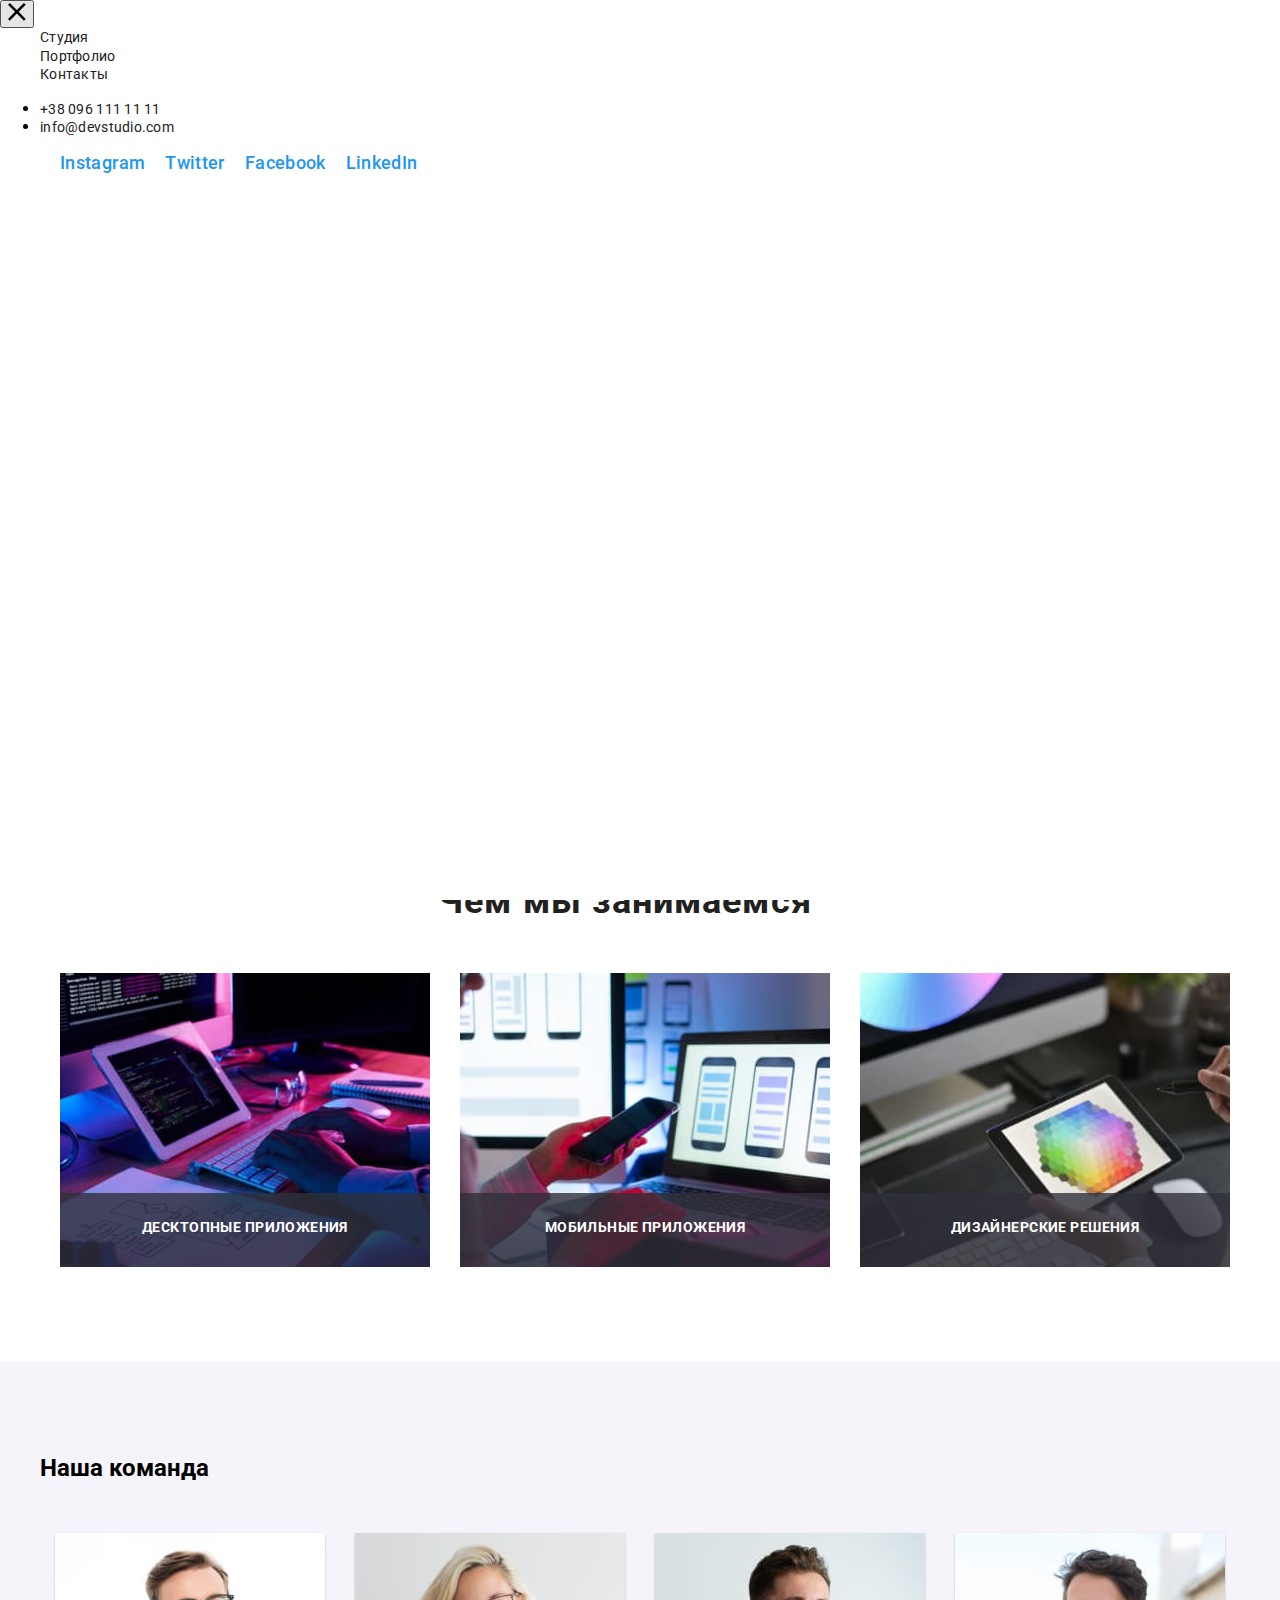
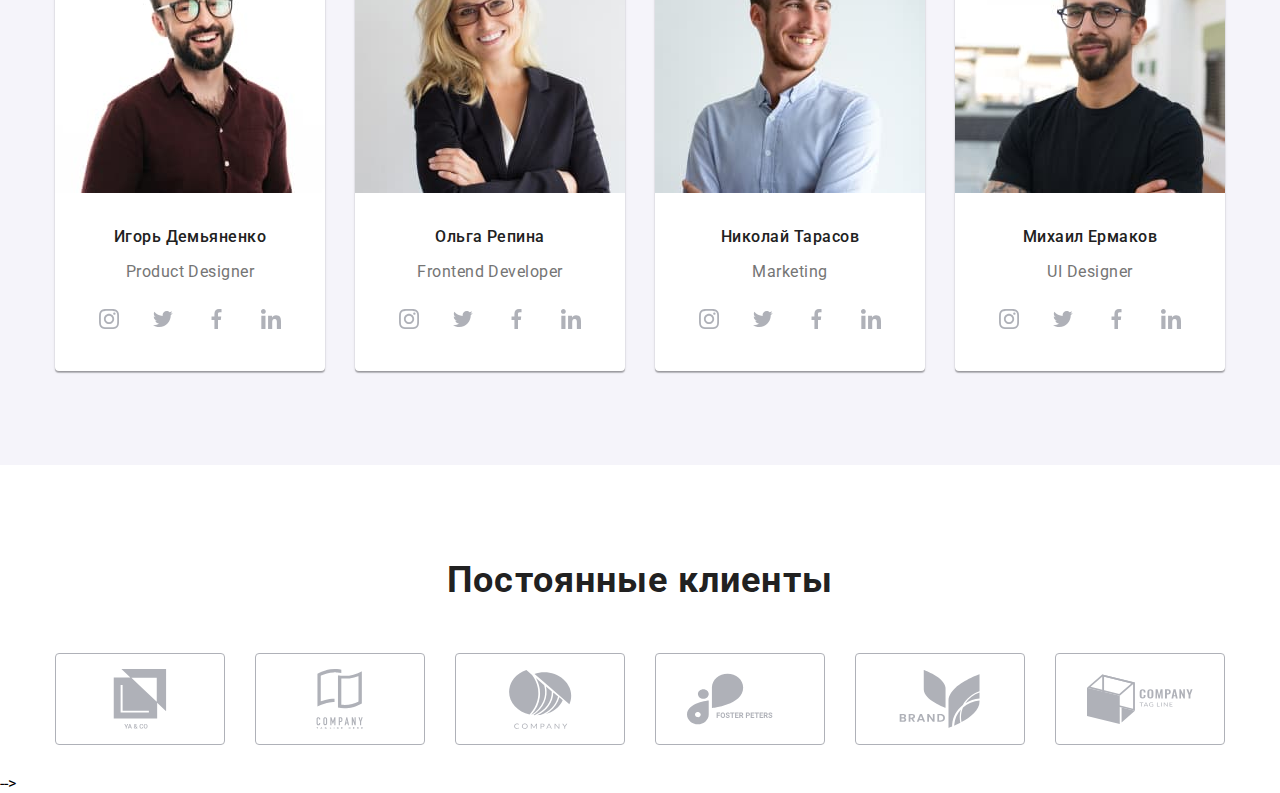
==== commit ca53c5bd: "8" ====
--- a/index.html
+++ b/index.html
@@ -14,7 +14,7 @@
     <link rel="stylesheet" href="./css/main.min.css">
 </head>
 <body class="page">
-    <!-- Шапка профиля --
+    <!-- Шапка профиля -->
     <header class="header">
     <div class="container-header">
         <nav class="container-header__nav">
@@ -41,16 +41,70 @@
                 <a class="container-header__link-svg" href="tel:+380961111111">+38 096 111 11 11
                 </a></li>
             </ul>
+        <div class="mob-container">
+            <div class="mob-container_menu">
+         <button class="open-menu-btn">
+                <svg class="mob-container_svg" width="24" height="16">
+                 <use href="./images/sprite.svg#icon-menu_24px"></use>
+                </svg>
+         </button>
+            </div>
+         <div class="mob-menu">
+            <button class="close-menu-btn">
+                <svg class="mob-menu_svg" width="18" height="18">
+                    <use href="./images/sprite.svg#icon-close_24px"></use>
+                </svg>
+            </button>
+            <ul class="mob-menu__list list">
+                <li class="mob-menu__item"><a href="#" class="mob-menu_link link">Студия</a></li>
+                <li class="mob-menu__item"><a href="./portfolio.html" class="mob-menu_link link">Портфолио</a></li>
+                <li class="mob-menu__item"><a href="#" class="mob-menu_link link">Контакты</a></li>
+            </ul>
+         
+         <div class="menu-contacts">
+             <ul class="menu-contacts_list">
+                 <li>
+                    <a class="menu-contacts_tell link" href="tel:+380961111111">+38 096 111 11 11
+                    </a>
+                 </li>
+                 <li>
+                    <a class="menu-contacts_mail link" href="mailto:info@devstudio.com">info@devstudio.com
+                    </a>
+                 </li>
+             </ul>
+             <ul class="menu-networks">
+                 <li class="menu-networks_item">
+                     <a class="menu-networks_link link" href="*">Instagram</a>
+                 </li>
+                <li class="menu-networks_item">
+                    <a class="menu-networks_link link" href="*">Twitter</a>
+                </li>
+                <li class="menu-networks_item">
+                    <a class="menu-networks_link link" href="*">Facebook</a>
+                </li>
+                <li class="menu-networks_item">
+                    <a class="menu-networks_link link" class="" href="*">LinkedIn</a>
+                </li>
+             </ul>
+
+        </div>
          </div>
+
+
+
+        </div>
+
+
+         </div>
+
     </header>
--->
-    <!-- Банер --
+    <!-- Банер -->
     <main>
         <section class="hero">
             <h1 class="hero__title">Эффективные решения для вашего бизнеса</h1>
             <button class="hero__button" data-modal-open type="button">Заказать услугу</button>
         </section>
-        -->
+
     <!-- Преимущества -->
     <section class="section-about">
         <div class="container-about">
@@ -134,7 +188,9 @@
         <h2 class="container-group__title">Наша команда</h2>
         <ul class="group-list list">
             <li class="group-list__item">
-            <img class="group-list__img" src="./images/foto1.jpg" alt="Игорь Демьяненко" width="270" height="260"/>
+            <img class="group-list__img" 
+            srcset="./images/group/img-1-1х.jpg 1x, ./images/group/img-1-2х.jpg 2x"
+            src="./images/foto1.jpg" alt="Игорь Демьяненко" width="270" height="260"/>
             <h3 class="group-list__title">Игорь Демьяненко</h3>
             <p class="group-list__text">Product Designer</p>
             <ul class="networks list">
@@ -169,7 +225,9 @@
                 </ul>
             </li>
             <li class="group-list__item">
-                <img src="./images/foto2.jpg" alt="Ольга Репина" width="270" height="260"/>
+                <img class="group-list__img" 
+                srcset="./images/group/img-2-1х.jpg 1x, ./images/group/img-2-2х.jpg 2x"
+                src="./images/foto2.jpg" alt="Ольга Репина" width="270" height="260"/>
                 <h3 class="group-list__title">Ольга Репина</h3>
                 <p class="group-list__text">Frontend Developer</p>
                 <ul class="networks list">
@@ -204,7 +262,9 @@
                 </ul>
             </li>
             <li class="group-list__item">
-                <img class="group-img" src="./images/foto3.jpg" alt="Николай Тарасов" width="270" height="260"/>
+                <img class="group-list__img" 
+                srcset="./images/group/img-3-1х.jpg 1x, ./images/group/img-3-2х.jpg 2x"
+                src="./images/foto3.jpg" alt="Николай Тарасов" width="270" height="260"/>
                 <h3 class="group-list__title">Николай Тарасов</h3>
                 <p class="group-list__text">Marketing</p>
                 <ul class="networks list">
@@ -239,7 +299,9 @@
                 </ul>
             </li>
          <li class="group-list__item">
-             <img class="group-img" src="./images/foto4.jpg" alt="Михаил Ермаков" width="270" height="260"/>
+             <img class="group-list__img" 
+             srcset="./images/group/img-4-1х.jpg 1x, ./images/group/img-4-2х.jpg 2x"
+             src="./images/foto4.jpg" alt="Михаил Ермаков" width="270" height="260"/>
                 <h3 class="group-list__title">Михаил Ермаков</h3>
                 <p class="group-list__text">UI Designer</p>
                 <ul class="networks list">
--- a/css/main.min.css
+++ b/css/main.min.css
@@ -1,2 +1,2 @@
-:root{--first-text-color: #212121;--second-text-color: #ffffff;--text-p-color: #757575;--accent-color: #2196f3}body{font-family:Roboto, sans-serif;max-width:1600px}h1,h2,h3,h4,h5{margin:0}.list{list-style:none;margin:0}.backdrop{position:fixed;width:100%;height:100%;background-color:rgba(0,0,0,0.2);top:0;left:0;transition:opacity 300ms, visibility 300ms}.backdrop .is-hidden .model{transform:rotate(200deg)}.model{width:528px;min-height:581px;position:absolute;background-color:var(--second-text-color);box-shadow:0px 1px 3px rgba(0,0,0,0.12),0px 1px 1px rgba(0,0,0,0.14),0px 2px 1px rgba(0,0,0,0.2);border-radius:4px;top:50%;left:50%;transform:translate(-50%, -50%) rotate(0);transition:transform 250ms}.button-modal{position:absolute;border-radius:50%;background:#ffffff;border:1px solid rgba(0,0,0,0.1);top:8px;right:8px;justify-content:center;align-items:center;cursor:pointer;transition:transform 300ms cubic-bezier(0.45, 0.55, 0.62, 0.51)}.is-hidden{visibility:hidden;opacity:0;pointer-events:none}.form-modal{min-width:528px;min-height:581px}.title-modal{margin-top:40px;margin-left:40px;margin-right:40px;font-weight:bold;font-size:20px;line-height:23px;text-align:center;letter-spacing:0.03em;color:var(--first-text-color)}.name-modal{position:relative;margin-left:40px;margin-right:40px;margin-bottom:10px}.modal-svg{position:absolute;top:50%;left:10px;transform:translate(50%);transition:fill 250ms cubic-bezier(0.4, 0, 0.2, 1)}.name-name{font-size:12px;line-height:14px;letter-spacing:0.01em;color:#757575;margin-bottom:4px}.modal-input{display:flex;width:100%;min-height:40px;justify-content:center;padding-left:42px;padding-right:42px;border:1px solid rgba(33,33,33,0.2);box-sizing:border-box;border-radius:4px;outline:none;transition:border-color 250ms cubic-bezier(0.4, 0, 0.2, 1)}.modal-input:focus{border-color:#188ce8}.modal-input:focus+.modal-svg{fill:#188ce8}.comments{min-height:120px;resize:none;padding:12px 16px;font-weight:normal;font-size:14px;line-height:1.1;letter-spacing:0.01em;color:rgba(117,117,117,0.5)}.modal-comm{display:flex;width:100%;min-height:120px;justify-content:center;margin-bottom:10px;padding:12px 16px}.button-send{display:block;cursor:pointer;background:#188ce8;box-shadow:0px 4px 4px rgba(0,0,0,0.15);border-radius:4px;border:none;font-weight:bold;font-size:16px;line-height:1.8;align-items:center;text-align:center;letter-spacing:0.06em;color:#ffffff;padding:10px 55px;margin:0 auto;margin-top:30px}.modal-check-text::before{content:'';width:16px;height:15px;border-radius:2px;border:2px solid #212121;display:block;margin-right:5px}.modal-check:checked+.modal-check-text::before{background-image:url(../images/check.svg);background-position:center;background-size:cover;background-repeat:no-repeat;border:none}.modal-check-text{display:flex;align-items:center;justify-content:center;font-weight:normal;font-size:14px;line-height:1.7;letter-spacing:0.03em;color:#757575}.modal-link{color:var(--accent-color);font-weight:normal;font-size:14px;line-height:1.7;letter-spacing:0.03em;text-decoration-skip-ink:none}.modal-check{-webkit-appearance:none;-moz-appearance:none;appearance:none}.header{border-bottom:1px solid #ececec;align-items:center;width:1600px}.container-header{display:flex;height:80px;width:1200px;padding-left:15px;padding-right:15px;margin:auto}.container-header__link{font-family:Raleway;margin-right:93px;font-style:normal;text-decoration:none;font-weight:bold;font-size:26px;line-height:1.1;letter-spacing:0.03em}.container-header__logo{color:var(--accent-color)}.container-header__nav{display:flex;align-items:center}.container-header__item{text-decoration:none;margin-right:50px;font-weight:500;padding-top:32px;padding-bottom:32px}.container-header__item{position:relative}.container-header__list{display:flex;align-items:center}.container-header__contacts{display:flex;margin-left:auto;align-items:center;padding-top:20px;padding-bottom:20px;padding:0}.logo{color:var(--first-text-color)}.list{list-style:none}.link{display:list-item;text-decoration:none;font-size:14px;line-height:1.1;letter-spacing:0.02em;color:#212121}.link:hover,.link:focus{color:var(--accent-color)}.container-header__item .active::after{content:' ';position:absolute;width:100%;height:5px;left:0;bottom:0;background:#2196f3;border-radius:2px}.container-header__link-svg{display:flex;flex-direction:row-reverse;font-weight:500;font-size:14px;padding-left:10px;line-height:1.1;letter-spacing:0.02em;text-decoration:none;color:var(--text-p-color)}.container-header__link-svg:hover,.container-header__link-svg:focus{color:var(--accent-color)}.container-header__link-svg:hover .mail-svg,.container-header__link-svg:focus .mail-svg{fill:var(--accent-color)}.container-header__icon{display:flex;margin-right:50px;justify-content:center;align-items:center}.container-header__icon:last-child{margin-right:0}.container-header__icon:hover{color:var(--accent-color)}.container-header__icon:hover .container-header__svg{fill:#2196f3}.container-header__svg{fill:#757575}.hero{background-image:linear-gradient(rgba(47,48,58,0.4), rgba(47,48,58,0.4)),url(../images/baner.jpg);background-position:center;height:600px;max-width:1600px;color:var(--second-text-color);background-color:#2f303a;text-align:center;padding:200px 0}.hero__title{margin:0 auto;margin-bottom:30px;font-weight:900;width:696px;font-size:44px;line-height:1.3;text-align:center;letter-spacing:0.06em;text-transform:uppercase}.hero__button{cursor:pointer;padding:10px 32px;font-weight:bold;font-size:16px;line-height:1.8;align-items:center;text-align:center;letter-spacing:0.06em;color:var(--second-text-color);background-color:var(--accent-color);border-radius:4px;border:none;box-shadow:0px 4px 4px rgba(0,0,0,0.15);text-align:center}.hero__button:hover,.hero__button:focus{color:var(--first-text-color)}.container-about{width:100%;margin:0 auto}@media screen and (min-width: 480px){.container-about{width:480px}}@media screen and (min-width: 768px){.container-about{width:768px}}@media screen and (min-width: 1200px){.container-about{width:1200px}}.container-about__title{display:none;margin-bottom:10px}.about-list{padding:0;margin-right:0}@media screen and (min-width: 768px){.about-list{width:768px;display:flex;flex-wrap:wrap;margin-left:-15px}}@media screen and (min-width: 1200px){.about-list{width:1200px}}@media screen and (min-width: 768px){.about-list__item{width:calc((100% - 2 * 30px) / 2);margin-left:30px}}@media screen and (min-width: 1200px){.about-list__item{width:calc((100% - 4 * 30px) / 4);margin-left:30px}}.about-list__button{width:100%;height:120px;border:none;margin-bottom:30px}.about-list__title{font-weight:bold;justify-content:center;align-items:center;font-size:14px;line-height:1.1;letter-spacing:0.03em;text-transform:uppercase;color:var(--first-text-color)}.about-list__text{font-weight:normal;font-size:14px;line-height:1.7;letter-spacing:0.03em;color:var(--text-p-color)}.section-work{background:var(--second-text-color)}@media screen and (max-width: 1200px){.section-work{display:none;margin-top:94px}}.container-work{justify-content:center;margin-top:94px}.container-work__title{color:var(--first-text-color);font-size:36px;font-weight:bold;font-size:36px;line-height:1.2;text-align:center;letter-spacing:0.03em}.work-list{display:flex;justify-content:center;margin-top:50px}.work-list__wrappen{position:relative;display:flex}.work-list__text{position:absolute;width:100%;height:25%;margin:0;bottom:0;padding-top:27px;background:rgba(47,48,58,0.8);align-items:center;justify-content:center;font-weight:bold;font-size:14px;line-height:1.1;text-align:center;letter-spacing:0.03em;text-transform:uppercase;color:var(--second-text-color)}.work-list .work-list__item+.work-list__item{margin-left:30px}.section-group{background:#f5f4fa;padding-top:94px;padding-bottom:94px;padding-left:15px;padding-right:15px;margin-bottom:94px}.section-group .container-group{margin:0 auto}@media screen and (min-width: 480px){.section-group .container-group{width:480px}}@media screen and (min-width: 768px){.section-group .container-group{width:768px}}@media screen and (min-width: 1200px){.section-group .container-group{width:1200px}}.section-group__title{padding-bottom:60px;font-weight:bold;font-size:36px;line-height:1.2;text-align:center;letter-spacing:0.03em;color:var(--first-text-color)}.group-list{padding-left:0;justify-content:space-between}@media screen and (min-width: 768px){.group-list{width:768px;display:flex;flex-wrap:wrap;justify-content:center;align-items:center;margin-left:-15px}}@media screen and (min-width: 1200px){.group-list{width:1200px;display:flex;flex-wrap:wrap;justify-content:center;align-items:center;margin-left:-30px}}.group-list__item{box-shadow:0px 1px 3px rgba(0,0,0,0.12),0px 1px 1px rgba(0,0,0,0.14),0px 2px 1px rgba(0,0,0,0.2);border-radius:0px 0px 4px 4px;background-color:#ffffff}@media screen and (min-width: 768px){.group-list__item{width:calc((100% - 4 * 15px) / 2);margin-left:15px}}@media screen and (min-width: 1200px){.group-list__item{width:calc((100% - 8 * 15px) / 4);margin-left:30px}}.group-list__title{margin-top:30px;font-family:Roboto;font-style:normal;font-weight:500;font-size:16px;line-height:1.2;text-align:center;letter-spacing:0.03em;color:var(--first-text-color)}.group-list__text{color:var(--text-p-color);font-weight:normal;font-size:16px;line-height:1.2;text-align:center;letter-spacing:0.03em;margin-bottom:16px}.button-group{display:inline;background-size:cover;max-width:270px;background:#ffffff;border:0;padding:0}.networks{display:flex;padding-left:0;justify-content:center;align-items:center}.networks__item{width:44px;height:44px;display:block;margin-bottom:30px}.networks__svg{fill:#afb1b8}.networks__item+.networks__item{margin-left:10px}.networks__link{width:100%;height:100%;border-radius:50%;display:flex;align-items:center;justify-content:center}.networks__link:hover,.networks__link:focus{background-color:var(--accent-color)}.networks__link:hover .networks__svg,.networks__link:focus .networks__svg{fill:#ffffff}.container-company{margin-bottom:94px;width:100%;margin:0 auto}@media screen and (min-width: 480px){.container-company{width:480px}}@media screen and (min-width: 768px){.container-company{width:768px}}@media screen and (min-width: 1200px){.container-company{width:1200px}}.container-company__title{justify-content:center;align-items:center;font-weight:bold;font-size:36px;line-height:1.2;text-align:center;letter-spacing:0.03em;color:#212121;margin-bottom:50px}.container-company__list{justify-content:center;align-items:center;display:flex;flex-wrap:wrap;padding-left:0}@media screen and (min-width: 480px){.container-company__list{width:480px}}@media screen and (min-width: 768px){.container-company__list{width:768px}}@media screen and (min-width: 1200px){.container-company__list{width:1200px;margin-left:-30px}}.container-company__item{width:170px;height:92px;margin-left:30px;margin-bottom:30px}@media screen and (min-width: 480px){.container-company__item{width:calc((100% - 2 * 30px) / 2);margin-left:30px}}@media screen and (min-width: 768px){.container-company__item{width:calc((100% - 3 * 30px) / 3);margin-left:30px}}@media screen and (min-width: 1200px){.container-company__item{width:calc((100% - 6 * 30px) / 6);margin-left:30px}}.container-company__link{width:100%;height:100%;display:flex;justify-content:center;align-items:center;border:1px solid #afb1b8;border-radius:4px}.container-company__link:hover{border:solid #2196f3}.container-company__svg{fill:#afb1b8}.container-company__link:hover .container-company__svg,.container-company__link:focus .container-company__svg{fill:var(--accent-color)}.footer{background:#2f303a;height:252px;display:flex;justify-content:center;align-items:center}.container-footer{max-width:1200px;padding-left:15px;padding-right:15px;margin-right:70px}.container-footer__logo{text-decoration:none;color:var(--accent-color)}.container-footer__address{margin-top:20px}.container-footer__list{font-family:Roboto;font-style:normal;padding-left:0}.container-footer__link{font-family:Raleway;font-style:normal;text-decoration:none;color:var(--second-text-color);font-weight:bold;font-size:26px;line-height:1.2;letter-spacing:0.03em}.container-footer__map{font-weight:normal;font-size:14px;line-height:1.7;letter-spacing:0.03em;color:var(--second-text-color);text-decoration:none}.container-footer__map:hover,.container-footer__map:focus{color:var(--accent-color)}.container-footer__mail{font-weight:normal;font-size:14px;line-height:1.7;letter-spacing:0.03em;color:rgba(255,255,255,0.6);text-decoration:none}.container-footer__mail:hover,.container-footer__mail:focus{color:var(--accent-color)}.container-contacts__title{font-weight:bold;font-size:14px;line-height:1.1;letter-spacing:0.03em;text-transform:uppercase;color:var(--second-text-color);margin-bottom:20px}.container-contacts__item{width:44px;height:44px;margin-bottom:30px}.container-contacts__list{display:flex;padding-left:0}.container-contacts__item+.container-contacts__item{margin-left:10px}.container-contacts__svg{fill:#ffffff}.container-contacts__link{width:100%;height:100%;border-radius:50%;display:flex;background:rgba(255,255,255,0.1);align-items:center;justify-content:center}.container-contacts__link:hover,.container-contacts__link:focus{background-color:var(--accent-color)}.container-contacts__link:hover .container-contacts__svg,.container-contacts__link:focus .container-contacts__svg{fill:#ffffff}.footer-input{display:flex;margin-left:93px}.footer-form__title{display:flex;flex-direction:column;font-weight:bold;font-size:14px;line-height:16px;letter-spacing:0.03em;text-transform:uppercase;color:#ffffff}.footer-form__email::placeholder{font-size:16px;line-height:20px;align-items:center;letter-spacing:0.03em;color:rgba(255,255,255,0.6)}.footer-form__email{margin-top:20px;padding:15px;border:1px solid rgba(255,255,255,0.3);box-sizing:border-box;filter:drop-shadow(0px 4px 4px rgba(0,0,0,0.15));border-radius:4px;background-color:transparent;min-width:358px;min-height:50px}.footer-form__button{width:200px;height:50px;cursor:pointer;display:block;background:#188ce8;box-shadow:0px 4px 4px rgba(0,0,0,0.15);border-radius:4px;border:none;font-weight:bold;font-size:16px;line-height:1.8;align-items:center;justify-content:center;letter-spacing:0.06em;color:#ffffff;margin-top:auto;margin-left:10px;display:flex}.footer-form__svg{fill:#ffffff;margin-left:10px}.portfolio{margin-top:94px}.container-portfolio{width:1200px;margin-bottom:50px;padding-left:15px;padding-right:15px;margin-left:auto;margin-right:auto}.portfolio-title{display:none}.portfolio-list{display:flex;justify-content:center}.button{font-family:Roboto;margin-right:8px;font-style:normal;font-weight:500;font-size:16px;line-height:1.6;text-align:center;letter-spacing:0.03em;background:#f5f4fa;color:var(--first-text-color);border:none;background:#f5f4fa;border-radius:4px}.button:hover,.button:focus{background:var(--accent-color);color:var(--button-color)}.container-list{max-width:1200px;padding-left:15px;padding-right:15px;margin-left:auto;margin-right:auto;margin-bottom:94px}.img-list{display:flex;flex-wrap:wrap;padding-left:0}.list-style{width:calc((100% - 60px) / 3);margin-right:30px;margin-bottom:30px;background:#ffffff;border:1px solid #eeeeee;display:block}.list-style:hover,.list-style:focus{box-shadow:0px 1px 1px rgba(0,0,0,0.12),0px 4px 4px rgba(0,0,0,0.06),1px 4px 6px rgba(0,0,0,0.16)}.list-style:nth-child(3n){margin-right:0}.list-style :nth-last-child(-n+3){margin-bottom:0}.link-img{text-decoration:none}.wrappen-img{position:relative;overflow:hidden;display:block}.wrappen-p{position:absolute;height:100%;width:100%;padding:63px 24px;top:0;left:0;margin:0;transform:translateY(101%);transition:transform 250ms cubic-bezier(0.4, 0, 0.2, 1);overflow:auto;font-weight:normal;font-size:18px;line-height:1.5;letter-spacing:0.03em;color:var(--button-color);background-color:var(--accent-color)}.wrappen-img:hover .wrappen-p{transform:translateY(0)}.list-text{padding-bottom:20px;padding-left:24px;font-weight:normal;font-size:16px;line-height:1.8;letter-spacing:0.03em;color:var(--text-p-color)}.list-title{padding-left:24px;padding-top:20px;font-weight:bold;font-size:18px;line-height:2;letter-spacing:0.06em;color:var(--first-text-color)}
+:root{--first-text-color: #212121;--second-text-color: #ffffff;--text-p-color: #757575;--accent-color: #2196f3}body{font-family:Roboto, sans-serif;max-width:1600px}h1,h2,h3,h4,h5{margin:0}.list{list-style:none;margin:0}.backdrop{position:fixed;width:100%;height:100%;background-color:rgba(0,0,0,0.2);top:0;left:0;transition:opacity 300ms, visibility 300ms}.backdrop .is-hidden .model{transform:rotate(200deg)}.model{width:528px;min-height:581px;position:absolute;background-color:var(--second-text-color);box-shadow:0px 1px 3px rgba(0,0,0,0.12),0px 1px 1px rgba(0,0,0,0.14),0px 2px 1px rgba(0,0,0,0.2);border-radius:4px;top:50%;left:50%;transform:translate(-50%, -50%) rotate(0);transition:transform 250ms}.button-modal{position:absolute;border-radius:50%;background:#ffffff;border:1px solid rgba(0,0,0,0.1);top:8px;right:8px;justify-content:center;align-items:center;cursor:pointer;transition:transform 300ms cubic-bezier(0.45, 0.55, 0.62, 0.51)}.is-hidden{visibility:hidden;opacity:0;pointer-events:none}.form-modal{min-width:528px;min-height:581px}.title-modal{margin-top:40px;margin-left:40px;margin-right:40px;font-weight:bold;font-size:20px;line-height:23px;text-align:center;letter-spacing:0.03em;color:var(--first-text-color)}.name-modal{position:relative;margin-left:40px;margin-right:40px;margin-bottom:10px}.modal-svg{position:absolute;top:50%;left:10px;transform:translate(50%);transition:fill 250ms cubic-bezier(0.4, 0, 0.2, 1)}.name-name{font-size:12px;line-height:14px;letter-spacing:0.01em;color:#757575;margin-bottom:4px}.modal-input{display:flex;width:100%;min-height:40px;justify-content:center;padding-left:42px;padding-right:42px;border:1px solid rgba(33,33,33,0.2);box-sizing:border-box;border-radius:4px;outline:none;transition:border-color 250ms cubic-bezier(0.4, 0, 0.2, 1)}.modal-input:focus{border-color:#188ce8}.modal-input:focus+.modal-svg{fill:#188ce8}.comments{min-height:120px;resize:none;padding:12px 16px;font-weight:normal;font-size:14px;line-height:1.1;letter-spacing:0.01em;color:rgba(117,117,117,0.5)}.modal-comm{display:flex;width:100%;min-height:120px;justify-content:center;margin-bottom:10px;padding:12px 16px}.button-send{display:block;cursor:pointer;background:#188ce8;box-shadow:0px 4px 4px rgba(0,0,0,0.15);border-radius:4px;border:none;font-weight:bold;font-size:16px;line-height:1.8;align-items:center;text-align:center;letter-spacing:0.06em;color:#ffffff;padding:10px 55px;margin:0 auto;margin-top:30px}.modal-check-text::before{content:'';width:16px;height:15px;border-radius:2px;border:2px solid #212121;display:block;margin-right:5px}.modal-check:checked+.modal-check-text::before{background-image:url(../images/check.svg);background-position:center;background-size:cover;background-repeat:no-repeat;border:none}.modal-check-text{display:flex;align-items:center;justify-content:center;font-weight:normal;font-size:14px;line-height:1.7;letter-spacing:0.03em;color:#757575}.modal-link{color:var(--accent-color);font-weight:normal;font-size:14px;line-height:1.7;letter-spacing:0.03em;text-decoration-skip-ink:none}.modal-check{-webkit-appearance:none;-moz-appearance:none;appearance:none}.header{border-bottom:1px solid #ececec;align-items:center;width:1600px}.container-header{display:flex;height:60px;width:1200px;padding-left:15px;padding-right:15px}.container-header__link{font-family:Raleway;margin-right:93px;font-style:normal;text-decoration:none;font-weight:bold;font-size:26px;line-height:1.1;letter-spacing:0.03em}.container-header__logo{color:var(--accent-color)}.container-header__nav{display:flex;align-items:center}.container-header__item{text-decoration:none;margin-right:50px;font-weight:500;padding-top:32px;padding-bottom:32px}.container-header__item{position:relative}.container-header__list{align-items:center}@media screen and (max-width: 768px){.container-header__list{display:none}}.container-header__contacts{margin-left:auto;align-items:center;padding-top:20px;padding-bottom:20px;padding:0}@media screen and (max-width: 768px){.container-header__contacts{display:none}}.logo{color:var(--first-text-color)}.list{list-style:none}.link{text-decoration:none;font-size:14px;line-height:1.1;letter-spacing:0.02em;color:#212121}.link:hover,.link:focus{color:var(--accent-color)}.container-header__item .active::after{content:' ';position:absolute;width:100%;height:5px;left:0;bottom:0;background:#2196f3;border-radius:2px}.container-header__link-svg{display:flex;flex-direction:row-reverse;font-weight:500;font-size:14px;padding-left:10px;line-height:1.1;letter-spacing:0.02em;text-decoration:none;color:var(--text-p-color)}.container-header__link-svg:hover,.container-header__link-svg:focus{color:var(--accent-color)}.container-header__link-svg:hover .mail-svg,.container-header__link-svg:focus .mail-svg{fill:var(--accent-color)}.container-header__icon{display:flex;margin-right:50px;justify-content:center;align-items:center}.container-header__icon:last-child{margin-right:0}.container-header__icon:hover{color:var(--accent-color)}.container-header__icon:hover .container-header__svg{fill:#2196f3}.container-header__svg{fill:#757575}.open-menu-btn{margin-left:auto}.mob-menu{position:fixed;width:100vw;height:100vh;background-color:white;top:0;left:0;z-index:5}.menu-networks{display:flex}.menu-networks_item{list-style:none}.menu-networks_link{margin-left:20px;font-weight:500;font-size:18px;line-height:22px;letter-spacing:0.02em;color:var(--accent-color)}.hero{background-image:linear-gradient(rgba(47,48,58,0.4), rgba(47,48,58,0.4)),url(../images/baner/baner-tell-1x.jpg);background-position:center;background-size:cover;background-repeat:no-repeat;height:400px;width:100%;color:var(--second-text-color);background-color:#2f303a;text-align:center;padding-top:118px;padding-right:60px;padding-left:60px;margin-bottom:60px}@media (min-device-pixel-ratio: 2), (-webkit-min-device-pixel-ratio: 2), (min-resolution: 192dpi), (min-resolution: 2dppx){.hero{background-image:linear-gradient(rgba(47,48,58,0.4), rgba(47,48,58,0.4)),url(../images/baner/baner-tell-2x.jpg)}}@media screen and (min-width: 768px){.hero{background-image:linear-gradient(rgba(47,48,58,0.4), rgba(47,48,58,0.4)),url(../images/baner/baner-tab-1x.jpg)}}@media screen and (min-width: 768px) and (min-device-pixel-ratio: 2), screen and (min-width: 768px) and (-webkit-min-device-pixel-ratio: 2), screen and (min-width: 768px) and (min-resolution: 192dpi), screen and (min-width: 768px) and (min-resolution: 2dppx){.hero{background-image:linear-gradient(rgba(47,48,58,0.4), rgba(47,48,58,0.4)),url(../images/baner/baner-tab-2x.jpg)}}@media screen and (min-width: 1200px){.hero{background-image:linear-gradient(rgba(47,48,58,0.4), rgba(47,48,58,0.4)),url(../images/baner/baner.jpg)}}@media screen and (min-width: 1200px) and (min-device-pixel-ratio: 2), screen and (min-width: 1200px) and (-webkit-min-device-pixel-ratio: 2), screen and (min-width: 1200px) and (min-resolution: 192dpi), screen and (min-width: 1200px) and (min-resolution: 2dppx){.hero{background-image:linear-gradient(rgba(47,48,58,0.4), rgba(47,48,58,0.4)),url(../images/baner/baner-2x.jpg)}}.hero__title{font-weight:900;font-size:26px;line-height:1.6;text-align:center;letter-spacing:0.06em;text-transform:uppercase;color:#ffffff;padding-bottom:30px}.hero__button{cursor:pointer;width:200px;height:50px;font-weight:bold;font-size:16px;line-height:30px;align-items:center;justify-content:center;text-align:center;letter-spacing:0.06em;color:#ffffff;background-color:var(--accent-color);border-radius:4px;border:none;box-shadow:0px 4px 4px rgba(0,0,0,0.15);text-align:center}.hero__button:hover,.hero__button:focus{color:var(--first-text-color)}.container-about{width:100%;margin:0 auto}@media screen and (min-width: 480px){.container-about{width:480px}}@media screen and (min-width: 768px){.container-about{width:768px}}@media screen and (min-width: 1200px){.container-about{width:1200px}}.container-about__title{display:none;margin-bottom:10px}.about-list{padding:0;margin-right:0}@media screen and (min-width: 768px){.about-list{width:768px;display:flex;flex-wrap:wrap;margin-left:-15px}}@media screen and (min-width: 1200px){.about-list{width:1200px}}@media screen and (min-width: 768px){.about-list__item{width:calc((100% - 2 * 30px) / 2);margin-left:30px}}@media screen and (min-width: 1200px){.about-list__item{width:calc((100% - 4 * 30px) / 4);margin-left:30px}}.about-list__button{width:100%;height:120px;border:none;margin-bottom:30px}.about-list__title{font-weight:bold;justify-content:center;align-items:center;font-size:14px;line-height:1.1;letter-spacing:0.03em;text-transform:uppercase;color:var(--first-text-color)}.about-list__text{font-weight:normal;font-size:14px;line-height:1.7;letter-spacing:0.03em;color:var(--text-p-color)}.section-work{background:var(--second-text-color)}@media screen and (max-width: 1200px){.section-work{display:none;margin-top:94px}}.container-work{justify-content:center;margin-top:94px;margin-bottom:94px;margin-left:-30px}.container-work__title{color:var(--first-text-color);font-size:36px;font-weight:bold;font-size:36px;line-height:1.2;text-align:center;letter-spacing:0.03em}.work-list{display:flex;justify-content:center;margin-top:50px}.work-list__wrappen{position:relative;display:flex}.work-list__text{position:absolute;width:100%;height:25%;margin:0;bottom:0;padding-top:27px;background:rgba(47,48,58,0.8);align-items:center;justify-content:center;font-weight:bold;font-size:14px;line-height:1.1;text-align:center;letter-spacing:0.03em;text-transform:uppercase;color:var(--second-text-color)}.work-list .work-list__item+.work-list__item{margin-left:30px}.section-group{background:#f5f4fa;padding-top:94px;padding-bottom:94px;padding-left:15px;padding-right:15px;margin-bottom:94px}.section-group .container-group{margin:0 auto}@media screen and (min-width: 480px){.section-group .container-group{width:480px}}@media screen and (min-width: 768px){.section-group .container-group{width:768px}}@media screen and (min-width: 1200px){.section-group .container-group{width:1200px}}.section-group__title{padding-bottom:60px;font-weight:bold;font-size:36px;line-height:1.2;text-align:center;letter-spacing:0.03em;color:var(--first-text-color)}.group-list{padding-left:0;justify-content:space-between}@media screen and (min-width: 768px){.group-list{width:768px;display:flex;flex-wrap:wrap;justify-content:center;align-items:center;margin-left:-15px}}@media screen and (min-width: 1200px){.group-list{width:1200px;display:flex;flex-wrap:wrap;justify-content:center;align-items:center;margin-left:-15px;margin-top:50px}}.group-list__item{box-shadow:0px 1px 3px rgba(0,0,0,0.12),0px 1px 1px rgba(0,0,0,0.14),0px 2px 1px rgba(0,0,0,0.2);border-radius:0px 0px 4px 4px;background-color:#ffffff}@media screen and (min-width: 768px){.group-list__item{width:calc((100% - 4 * 15px) / 2);margin-left:15px}}@media screen and (min-width: 1200px){.group-list__item{width:calc((100% - 8 * 15px) / 4);margin-left:30px}}.group-list__title{margin-top:30px;font-family:Roboto;font-style:normal;font-weight:500;font-size:16px;line-height:1.2;text-align:center;letter-spacing:0.03em;color:var(--first-text-color)}.group-list__text{color:var(--text-p-color);font-weight:normal;font-size:16px;line-height:1.2;text-align:center;letter-spacing:0.03em;margin-bottom:16px}.button-group{display:inline;background-size:cover;max-width:270px;background:#ffffff;border:0;padding:0}.networks{display:flex;padding-left:0;justify-content:center;align-items:center}.networks__item{width:44px;height:44px;display:block;margin-bottom:30px}.networks__svg{fill:#afb1b8}.networks__item+.networks__item{margin-left:10px}.networks__link{width:100%;height:100%;border-radius:50%;display:flex;align-items:center;justify-content:center}.networks__link:hover,.networks__link:focus{background-color:var(--accent-color)}.networks__link:hover .networks__svg,.networks__link:focus .networks__svg{fill:#ffffff}.container-company{margin-bottom:94px;width:100%;margin:0 auto}@media screen and (min-width: 480px){.container-company{width:480px}}@media screen and (min-width: 768px){.container-company{width:768px}}@media screen and (min-width: 1200px){.container-company{width:1200px}}.container-company__title{justify-content:center;align-items:center;font-weight:bold;font-size:36px;line-height:1.2;text-align:center;letter-spacing:0.03em;color:#212121;margin-bottom:50px}.container-company__list{justify-content:center;align-items:center;display:flex;flex-wrap:wrap;padding-left:0}@media screen and (min-width: 480px){.container-company__list{width:480px}}@media screen and (min-width: 768px){.container-company__list{width:768px}}@media screen and (min-width: 1200px){.container-company__list{width:1200px;margin-left:-15px}}.container-company__item{width:170px;height:92px;margin-left:30px;margin-bottom:30px}@media screen and (min-width: 480px){.container-company__item{width:calc((100% - 2 * 30px) / 2);margin-left:30px}}@media screen and (min-width: 768px){.container-company__item{width:calc((100% - 3 * 30px) / 3);margin-left:30px}}@media screen and (min-width: 1200px){.container-company__item{width:calc((100% - 6 * 30px) / 6);margin-left:30px}}.container-company__link{width:100%;height:100%;display:flex;justify-content:center;align-items:center;border:1px solid #afb1b8;border-radius:4px}.container-company__link:hover{border:solid #2196f3}.container-company__svg{fill:#afb1b8}.container-company__link:hover .container-company__svg,.container-company__link:focus .container-company__svg{fill:var(--accent-color)}.footer{background:#2f303a;height:252px;display:flex;justify-content:center;align-items:center}.container-footer{max-width:1200px;padding-left:15px;padding-right:15px;margin-right:70px}.container-footer__logo{text-decoration:none;color:var(--accent-color)}.container-footer__address{margin-top:20px}.container-footer__list{font-family:Roboto;font-style:normal;padding-left:0}.container-footer__link{font-family:Raleway;font-style:normal;text-decoration:none;color:var(--second-text-color);font-weight:bold;font-size:26px;line-height:1.2;letter-spacing:0.03em}.container-footer__map{font-weight:normal;font-size:14px;line-height:1.7;letter-spacing:0.03em;color:var(--second-text-color);text-decoration:none}.container-footer__map:hover,.container-footer__map:focus{color:var(--accent-color)}.container-footer__mail{font-weight:normal;font-size:14px;line-height:1.7;letter-spacing:0.03em;color:rgba(255,255,255,0.6);text-decoration:none}.container-footer__mail:hover,.container-footer__mail:focus{color:var(--accent-color)}.container-contacts__title{font-weight:bold;font-size:14px;line-height:1.1;letter-spacing:0.03em;text-transform:uppercase;color:var(--second-text-color);margin-bottom:20px}.container-contacts__item{width:44px;height:44px;margin-bottom:30px}.container-contacts__list{display:flex;padding-left:0}.container-contacts__item+.container-contacts__item{margin-left:10px}.container-contacts__svg{fill:#ffffff}.container-contacts__link{width:100%;height:100%;border-radius:50%;display:flex;background:rgba(255,255,255,0.1);align-items:center;justify-content:center}.container-contacts__link:hover,.container-contacts__link:focus{background-color:var(--accent-color)}.container-contacts__link:hover .container-contacts__svg,.container-contacts__link:focus .container-contacts__svg{fill:#ffffff}.footer-input{display:flex;margin-left:93px}.footer-form__title{display:flex;flex-direction:column;font-weight:bold;font-size:14px;line-height:16px;letter-spacing:0.03em;text-transform:uppercase;color:#ffffff}.footer-form__email::placeholder{font-size:16px;line-height:20px;align-items:center;letter-spacing:0.03em;color:rgba(255,255,255,0.6)}.footer-form__email{margin-top:20px;padding:15px;border:1px solid rgba(255,255,255,0.3);box-sizing:border-box;filter:drop-shadow(0px 4px 4px rgba(0,0,0,0.15));border-radius:4px;background-color:transparent;min-width:358px;min-height:50px}.footer-form__button{width:200px;height:50px;cursor:pointer;display:block;background:#188ce8;box-shadow:0px 4px 4px rgba(0,0,0,0.15);border-radius:4px;border:none;font-weight:bold;font-size:16px;line-height:1.8;align-items:center;justify-content:center;letter-spacing:0.06em;color:#ffffff;margin-top:auto;margin-left:10px;display:flex}.footer-form__svg{fill:#ffffff;margin-left:10px}.portfolio{margin-top:94px}.container-portfolio{width:1200px;margin-bottom:50px;padding-left:15px;padding-right:15px;margin-left:auto;margin-right:auto}.portfolio-title{display:none}.portfolio-list{display:flex;justify-content:center}.button{font-family:Roboto;margin-right:8px;font-style:normal;font-weight:500;font-size:16px;line-height:1.6;text-align:center;letter-spacing:0.03em;background:#f5f4fa;color:var(--first-text-color);border:none;background:#f5f4fa;border-radius:4px}.button:hover,.button:focus{background:var(--accent-color);color:var(--button-color)}.container-list{max-width:1200px;padding-left:15px;padding-right:15px;margin-left:auto;margin-right:auto;margin-bottom:94px}.img-list{display:flex;flex-wrap:wrap;padding-left:0}.list-style{width:calc((100% - 60px) / 3);margin-right:30px;margin-bottom:30px;background:#ffffff;border:1px solid #eeeeee;display:block}.list-style:hover,.list-style:focus{box-shadow:0px 1px 1px rgba(0,0,0,0.12),0px 4px 4px rgba(0,0,0,0.06),1px 4px 6px rgba(0,0,0,0.16)}.list-style:nth-child(3n){margin-right:0}.list-style :nth-last-child(-n+3){margin-bottom:0}.link-img{text-decoration:none}.wrappen-img{position:relative;overflow:hidden;display:block}.wrappen-p{position:absolute;height:100%;width:100%;padding:63px 24px;top:0;left:0;margin:0;transform:translateY(101%);transition:transform 250ms cubic-bezier(0.4, 0, 0.2, 1);overflow:auto;font-weight:normal;font-size:18px;line-height:1.5;letter-spacing:0.03em;color:var(--button-color);background-color:var(--accent-color)}.wrappen-img:hover .wrappen-p{transform:translateY(0)}.list-text{padding-bottom:20px;padding-left:24px;font-weight:normal;font-size:16px;line-height:1.8;letter-spacing:0.03em;color:var(--text-p-color)}.list-title{padding-left:24px;padding-top:20px;font-weight:bold;font-size:18px;line-height:2;letter-spacing:0.06em;color:var(--first-text-color)}
 /*# sourceMappingURL=main.min.css.map */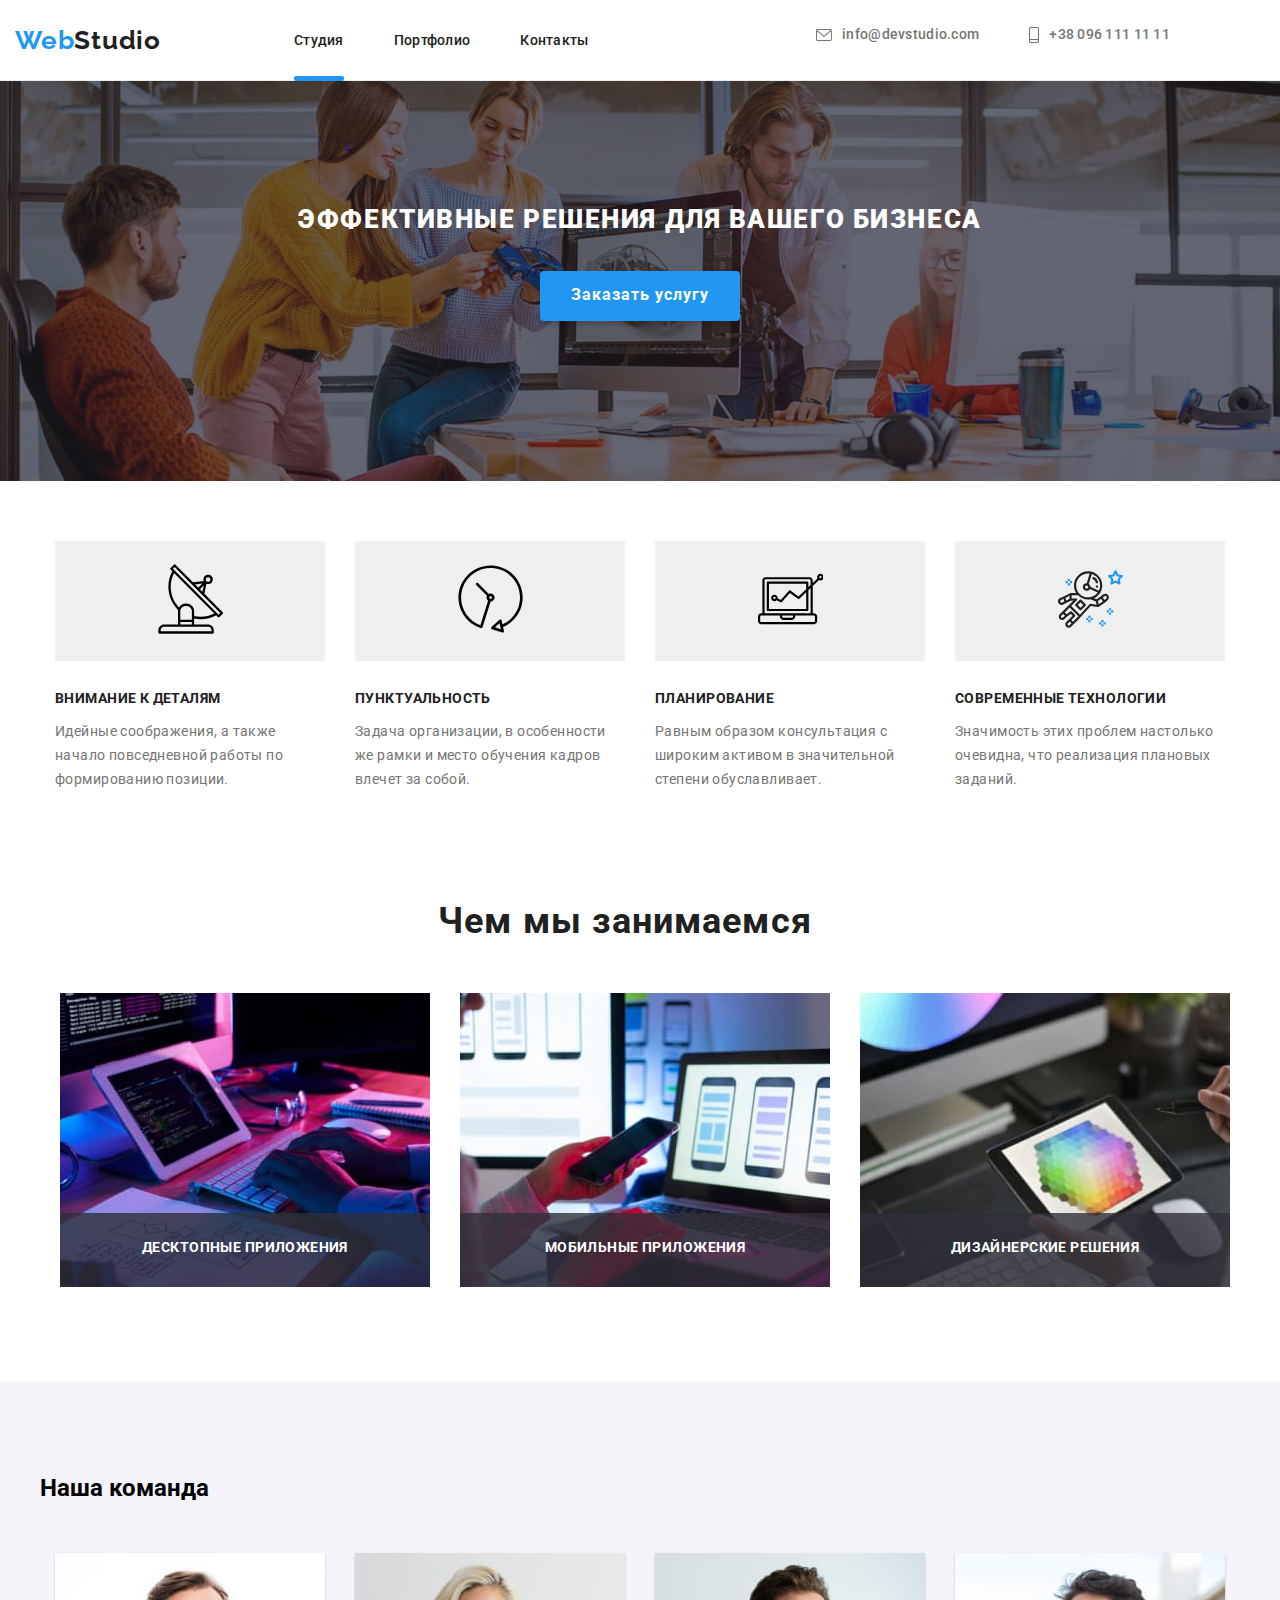
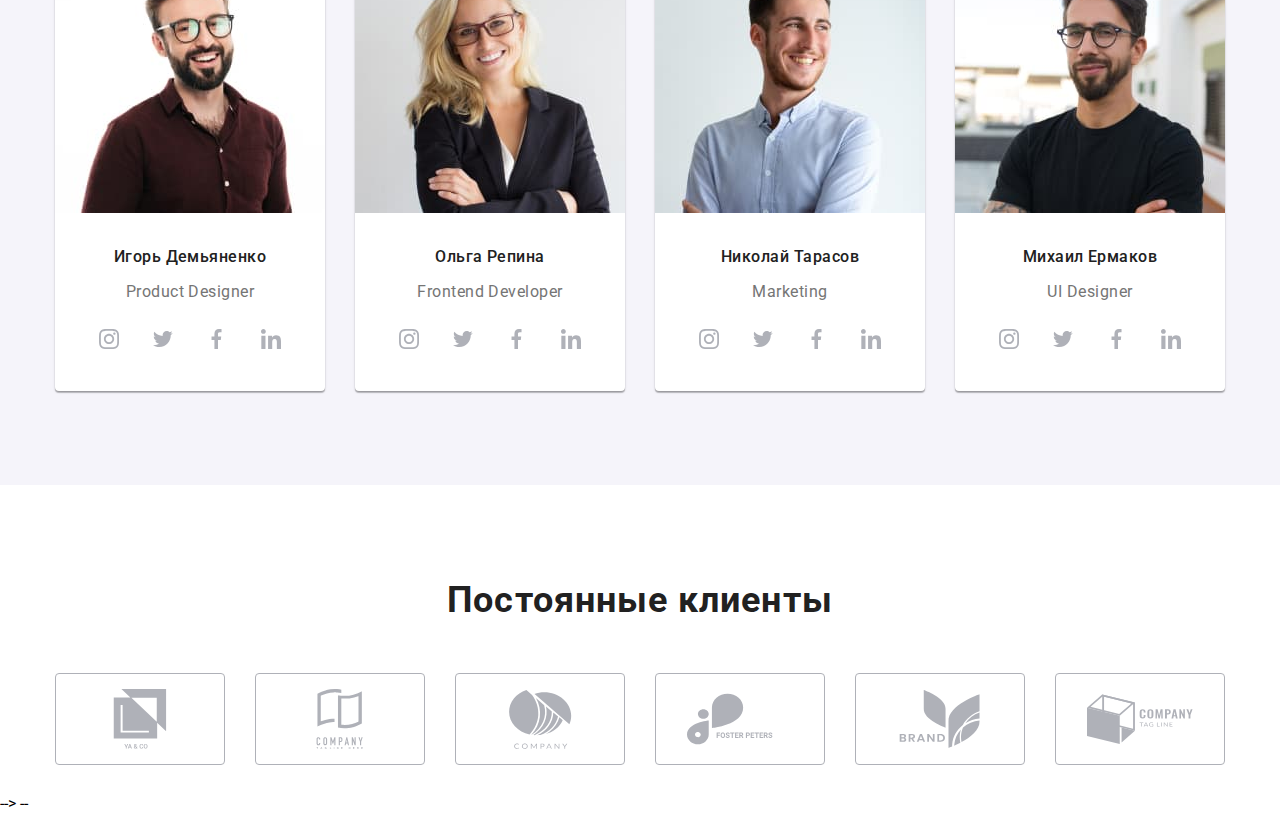
==== commit 3bd43412: "8" ====
--- a/index.html
+++ b/index.html
@@ -41,6 +41,7 @@
                 <a class="container-header__link-svg" href="tel:+380961111111">+38 096 111 11 11
                 </a></li>
             </ul>
+    </div>
         <div class="mob-container">
             <div class="mob-container_menu">
          <button class="open-menu-btn">
@@ -49,7 +50,7 @@
                 </svg>
          </button>
             </div>
-         <div class="mob-menu">
+         <div class="mob-menu is-hidden">
             <button class="close-menu-btn">
                 <svg class="mob-menu_svg" width="18" height="18">
                     <use href="./images/sprite.svg#icon-close_24px"></use>
@@ -63,38 +64,32 @@
          
          <div class="menu-contacts">
              <ul class="menu-contacts_list">
-                 <li>
-                    <a class="menu-contacts_tell link" href="tel:+380961111111">+38 096 111 11 11
+                 <li class="menu-contacts_item list">
+                    <a class="menu-contacts_tell href="tel:+380961111111">+38 096 111 11 11
                     </a>
                  </li>
-                 <li>
-                    <a class="menu-contacts_mail link" href="mailto:info@devstudio.com">info@devstudio.com
+                 <li class="menu-contacts_item list">
+                    <a class="menu-contacts_mail" href="mailto:info@devstudio.com">info@devstudio.com
                     </a>
                  </li>
              </ul>
              <ul class="menu-networks">
-                 <li class="menu-networks_item">
+                 <li class="menu-networks_item list">
                      <a class="menu-networks_link link" href="*">Instagram</a>
                  </li>
-                <li class="menu-networks_item">
+                <li class="menu-networks_item list">
                     <a class="menu-networks_link link" href="*">Twitter</a>
                 </li>
-                <li class="menu-networks_item">
+                <li class="menu-networks_item list">
                     <a class="menu-networks_link link" href="*">Facebook</a>
                 </li>
-                <li class="menu-networks_item">
+                <li class="menu-networks_item list">
                     <a class="menu-networks_link link" class="" href="*">LinkedIn</a>
                 </li>
              </ul>
 
         </div>
-         </div>
-
-
-
-        </div>
-
-
+        </div>
          </div>
 
     </header>
@@ -457,9 +452,9 @@
     </form>
     </footer>
     -->
-<!-- Модалка --
-
-    <div class="backdrop is-hidden" data-modal>
+<!-- Модалка -->
+
+    <div class="backdrop is is-hidden" data-modal>
         <div class="model">
             <button class="button-modal" data-modal-close type="button" width="30" hight="30">
                 <svg class="svg-modal" width="11px" height="11px">
@@ -511,9 +506,11 @@
             </form>
         </div>
     </div>
-    --
-    <script src="./modal.js"></script>
-    -->
+--
+    <script src="./modal.js"></script> 
+    <script src="./menu.js"></script>
+
+    
 </body>
 
 </html>--- a/css/main.min.css
+++ b/css/main.min.css
@@ -1,2 +1,2 @@
-:root{--first-text-color: #212121;--second-text-color: #ffffff;--text-p-color: #757575;--accent-color: #2196f3}body{font-family:Roboto, sans-serif;max-width:1600px}h1,h2,h3,h4,h5{margin:0}.list{list-style:none;margin:0}.backdrop{position:fixed;width:100%;height:100%;background-color:rgba(0,0,0,0.2);top:0;left:0;transition:opacity 300ms, visibility 300ms}.backdrop .is-hidden .model{transform:rotate(200deg)}.model{width:528px;min-height:581px;position:absolute;background-color:var(--second-text-color);box-shadow:0px 1px 3px rgba(0,0,0,0.12),0px 1px 1px rgba(0,0,0,0.14),0px 2px 1px rgba(0,0,0,0.2);border-radius:4px;top:50%;left:50%;transform:translate(-50%, -50%) rotate(0);transition:transform 250ms}.button-modal{position:absolute;border-radius:50%;background:#ffffff;border:1px solid rgba(0,0,0,0.1);top:8px;right:8px;justify-content:center;align-items:center;cursor:pointer;transition:transform 300ms cubic-bezier(0.45, 0.55, 0.62, 0.51)}.is-hidden{visibility:hidden;opacity:0;pointer-events:none}.form-modal{min-width:528px;min-height:581px}.title-modal{margin-top:40px;margin-left:40px;margin-right:40px;font-weight:bold;font-size:20px;line-height:23px;text-align:center;letter-spacing:0.03em;color:var(--first-text-color)}.name-modal{position:relative;margin-left:40px;margin-right:40px;margin-bottom:10px}.modal-svg{position:absolute;top:50%;left:10px;transform:translate(50%);transition:fill 250ms cubic-bezier(0.4, 0, 0.2, 1)}.name-name{font-size:12px;line-height:14px;letter-spacing:0.01em;color:#757575;margin-bottom:4px}.modal-input{display:flex;width:100%;min-height:40px;justify-content:center;padding-left:42px;padding-right:42px;border:1px solid rgba(33,33,33,0.2);box-sizing:border-box;border-radius:4px;outline:none;transition:border-color 250ms cubic-bezier(0.4, 0, 0.2, 1)}.modal-input:focus{border-color:#188ce8}.modal-input:focus+.modal-svg{fill:#188ce8}.comments{min-height:120px;resize:none;padding:12px 16px;font-weight:normal;font-size:14px;line-height:1.1;letter-spacing:0.01em;color:rgba(117,117,117,0.5)}.modal-comm{display:flex;width:100%;min-height:120px;justify-content:center;margin-bottom:10px;padding:12px 16px}.button-send{display:block;cursor:pointer;background:#188ce8;box-shadow:0px 4px 4px rgba(0,0,0,0.15);border-radius:4px;border:none;font-weight:bold;font-size:16px;line-height:1.8;align-items:center;text-align:center;letter-spacing:0.06em;color:#ffffff;padding:10px 55px;margin:0 auto;margin-top:30px}.modal-check-text::before{content:'';width:16px;height:15px;border-radius:2px;border:2px solid #212121;display:block;margin-right:5px}.modal-check:checked+.modal-check-text::before{background-image:url(../images/check.svg);background-position:center;background-size:cover;background-repeat:no-repeat;border:none}.modal-check-text{display:flex;align-items:center;justify-content:center;font-weight:normal;font-size:14px;line-height:1.7;letter-spacing:0.03em;color:#757575}.modal-link{color:var(--accent-color);font-weight:normal;font-size:14px;line-height:1.7;letter-spacing:0.03em;text-decoration-skip-ink:none}.modal-check{-webkit-appearance:none;-moz-appearance:none;appearance:none}.header{border-bottom:1px solid #ececec;align-items:center;width:1600px}.container-header{display:flex;height:60px;width:1200px;padding-left:15px;padding-right:15px}.container-header__link{font-family:Raleway;margin-right:93px;font-style:normal;text-decoration:none;font-weight:bold;font-size:26px;line-height:1.1;letter-spacing:0.03em}.container-header__logo{color:var(--accent-color)}.container-header__nav{display:flex;align-items:center}.container-header__item{text-decoration:none;margin-right:50px;font-weight:500;padding-top:32px;padding-bottom:32px}.container-header__item{position:relative}.container-header__list{align-items:center}@media screen and (max-width: 768px){.container-header__list{display:none}}.container-header__contacts{margin-left:auto;align-items:center;padding-top:20px;padding-bottom:20px;padding:0}@media screen and (max-width: 768px){.container-header__contacts{display:none}}.logo{color:var(--first-text-color)}.list{list-style:none}.link{text-decoration:none;font-size:14px;line-height:1.1;letter-spacing:0.02em;color:#212121}.link:hover,.link:focus{color:var(--accent-color)}.container-header__item .active::after{content:' ';position:absolute;width:100%;height:5px;left:0;bottom:0;background:#2196f3;border-radius:2px}.container-header__link-svg{display:flex;flex-direction:row-reverse;font-weight:500;font-size:14px;padding-left:10px;line-height:1.1;letter-spacing:0.02em;text-decoration:none;color:var(--text-p-color)}.container-header__link-svg:hover,.container-header__link-svg:focus{color:var(--accent-color)}.container-header__link-svg:hover .mail-svg,.container-header__link-svg:focus .mail-svg{fill:var(--accent-color)}.container-header__icon{display:flex;margin-right:50px;justify-content:center;align-items:center}.container-header__icon:last-child{margin-right:0}.container-header__icon:hover{color:var(--accent-color)}.container-header__icon:hover .container-header__svg{fill:#2196f3}.container-header__svg{fill:#757575}.open-menu-btn{margin-left:auto}.mob-menu{position:fixed;width:100vw;height:100vh;background-color:white;top:0;left:0;z-index:5}.menu-networks{display:flex}.menu-networks_item{list-style:none}.menu-networks_link{margin-left:20px;font-weight:500;font-size:18px;line-height:22px;letter-spacing:0.02em;color:var(--accent-color)}.hero{background-image:linear-gradient(rgba(47,48,58,0.4), rgba(47,48,58,0.4)),url(../images/baner/baner-tell-1x.jpg);background-position:center;background-size:cover;background-repeat:no-repeat;height:400px;width:100%;color:var(--second-text-color);background-color:#2f303a;text-align:center;padding-top:118px;padding-right:60px;padding-left:60px;margin-bottom:60px}@media (min-device-pixel-ratio: 2), (-webkit-min-device-pixel-ratio: 2), (min-resolution: 192dpi), (min-resolution: 2dppx){.hero{background-image:linear-gradient(rgba(47,48,58,0.4), rgba(47,48,58,0.4)),url(../images/baner/baner-tell-2x.jpg)}}@media screen and (min-width: 768px){.hero{background-image:linear-gradient(rgba(47,48,58,0.4), rgba(47,48,58,0.4)),url(../images/baner/baner-tab-1x.jpg)}}@media screen and (min-width: 768px) and (min-device-pixel-ratio: 2), screen and (min-width: 768px) and (-webkit-min-device-pixel-ratio: 2), screen and (min-width: 768px) and (min-resolution: 192dpi), screen and (min-width: 768px) and (min-resolution: 2dppx){.hero{background-image:linear-gradient(rgba(47,48,58,0.4), rgba(47,48,58,0.4)),url(../images/baner/baner-tab-2x.jpg)}}@media screen and (min-width: 1200px){.hero{background-image:linear-gradient(rgba(47,48,58,0.4), rgba(47,48,58,0.4)),url(../images/baner/baner.jpg)}}@media screen and (min-width: 1200px) and (min-device-pixel-ratio: 2), screen and (min-width: 1200px) and (-webkit-min-device-pixel-ratio: 2), screen and (min-width: 1200px) and (min-resolution: 192dpi), screen and (min-width: 1200px) and (min-resolution: 2dppx){.hero{background-image:linear-gradient(rgba(47,48,58,0.4), rgba(47,48,58,0.4)),url(../images/baner/baner-2x.jpg)}}.hero__title{font-weight:900;font-size:26px;line-height:1.6;text-align:center;letter-spacing:0.06em;text-transform:uppercase;color:#ffffff;padding-bottom:30px}.hero__button{cursor:pointer;width:200px;height:50px;font-weight:bold;font-size:16px;line-height:30px;align-items:center;justify-content:center;text-align:center;letter-spacing:0.06em;color:#ffffff;background-color:var(--accent-color);border-radius:4px;border:none;box-shadow:0px 4px 4px rgba(0,0,0,0.15);text-align:center}.hero__button:hover,.hero__button:focus{color:var(--first-text-color)}.container-about{width:100%;margin:0 auto}@media screen and (min-width: 480px){.container-about{width:480px}}@media screen and (min-width: 768px){.container-about{width:768px}}@media screen and (min-width: 1200px){.container-about{width:1200px}}.container-about__title{display:none;margin-bottom:10px}.about-list{padding:0;margin-right:0}@media screen and (min-width: 768px){.about-list{width:768px;display:flex;flex-wrap:wrap;margin-left:-15px}}@media screen and (min-width: 1200px){.about-list{width:1200px}}@media screen and (min-width: 768px){.about-list__item{width:calc((100% - 2 * 30px) / 2);margin-left:30px}}@media screen and (min-width: 1200px){.about-list__item{width:calc((100% - 4 * 30px) / 4);margin-left:30px}}.about-list__button{width:100%;height:120px;border:none;margin-bottom:30px}.about-list__title{font-weight:bold;justify-content:center;align-items:center;font-size:14px;line-height:1.1;letter-spacing:0.03em;text-transform:uppercase;color:var(--first-text-color)}.about-list__text{font-weight:normal;font-size:14px;line-height:1.7;letter-spacing:0.03em;color:var(--text-p-color)}.section-work{background:var(--second-text-color)}@media screen and (max-width: 1200px){.section-work{display:none;margin-top:94px}}.container-work{justify-content:center;margin-top:94px;margin-bottom:94px;margin-left:-30px}.container-work__title{color:var(--first-text-color);font-size:36px;font-weight:bold;font-size:36px;line-height:1.2;text-align:center;letter-spacing:0.03em}.work-list{display:flex;justify-content:center;margin-top:50px}.work-list__wrappen{position:relative;display:flex}.work-list__text{position:absolute;width:100%;height:25%;margin:0;bottom:0;padding-top:27px;background:rgba(47,48,58,0.8);align-items:center;justify-content:center;font-weight:bold;font-size:14px;line-height:1.1;text-align:center;letter-spacing:0.03em;text-transform:uppercase;color:var(--second-text-color)}.work-list .work-list__item+.work-list__item{margin-left:30px}.section-group{background:#f5f4fa;padding-top:94px;padding-bottom:94px;padding-left:15px;padding-right:15px;margin-bottom:94px}.section-group .container-group{margin:0 auto}@media screen and (min-width: 480px){.section-group .container-group{width:480px}}@media screen and (min-width: 768px){.section-group .container-group{width:768px}}@media screen and (min-width: 1200px){.section-group .container-group{width:1200px}}.section-group__title{padding-bottom:60px;font-weight:bold;font-size:36px;line-height:1.2;text-align:center;letter-spacing:0.03em;color:var(--first-text-color)}.group-list{padding-left:0;justify-content:space-between}@media screen and (min-width: 768px){.group-list{width:768px;display:flex;flex-wrap:wrap;justify-content:center;align-items:center;margin-left:-15px}}@media screen and (min-width: 1200px){.group-list{width:1200px;display:flex;flex-wrap:wrap;justify-content:center;align-items:center;margin-left:-15px;margin-top:50px}}.group-list__item{box-shadow:0px 1px 3px rgba(0,0,0,0.12),0px 1px 1px rgba(0,0,0,0.14),0px 2px 1px rgba(0,0,0,0.2);border-radius:0px 0px 4px 4px;background-color:#ffffff}@media screen and (min-width: 768px){.group-list__item{width:calc((100% - 4 * 15px) / 2);margin-left:15px}}@media screen and (min-width: 1200px){.group-list__item{width:calc((100% - 8 * 15px) / 4);margin-left:30px}}.group-list__title{margin-top:30px;font-family:Roboto;font-style:normal;font-weight:500;font-size:16px;line-height:1.2;text-align:center;letter-spacing:0.03em;color:var(--first-text-color)}.group-list__text{color:var(--text-p-color);font-weight:normal;font-size:16px;line-height:1.2;text-align:center;letter-spacing:0.03em;margin-bottom:16px}.button-group{display:inline;background-size:cover;max-width:270px;background:#ffffff;border:0;padding:0}.networks{display:flex;padding-left:0;justify-content:center;align-items:center}.networks__item{width:44px;height:44px;display:block;margin-bottom:30px}.networks__svg{fill:#afb1b8}.networks__item+.networks__item{margin-left:10px}.networks__link{width:100%;height:100%;border-radius:50%;display:flex;align-items:center;justify-content:center}.networks__link:hover,.networks__link:focus{background-color:var(--accent-color)}.networks__link:hover .networks__svg,.networks__link:focus .networks__svg{fill:#ffffff}.container-company{margin-bottom:94px;width:100%;margin:0 auto}@media screen and (min-width: 480px){.container-company{width:480px}}@media screen and (min-width: 768px){.container-company{width:768px}}@media screen and (min-width: 1200px){.container-company{width:1200px}}.container-company__title{justify-content:center;align-items:center;font-weight:bold;font-size:36px;line-height:1.2;text-align:center;letter-spacing:0.03em;color:#212121;margin-bottom:50px}.container-company__list{justify-content:center;align-items:center;display:flex;flex-wrap:wrap;padding-left:0}@media screen and (min-width: 480px){.container-company__list{width:480px}}@media screen and (min-width: 768px){.container-company__list{width:768px}}@media screen and (min-width: 1200px){.container-company__list{width:1200px;margin-left:-15px}}.container-company__item{width:170px;height:92px;margin-left:30px;margin-bottom:30px}@media screen and (min-width: 480px){.container-company__item{width:calc((100% - 2 * 30px) / 2);margin-left:30px}}@media screen and (min-width: 768px){.container-company__item{width:calc((100% - 3 * 30px) / 3);margin-left:30px}}@media screen and (min-width: 1200px){.container-company__item{width:calc((100% - 6 * 30px) / 6);margin-left:30px}}.container-company__link{width:100%;height:100%;display:flex;justify-content:center;align-items:center;border:1px solid #afb1b8;border-radius:4px}.container-company__link:hover{border:solid #2196f3}.container-company__svg{fill:#afb1b8}.container-company__link:hover .container-company__svg,.container-company__link:focus .container-company__svg{fill:var(--accent-color)}.footer{background:#2f303a;height:252px;display:flex;justify-content:center;align-items:center}.container-footer{max-width:1200px;padding-left:15px;padding-right:15px;margin-right:70px}.container-footer__logo{text-decoration:none;color:var(--accent-color)}.container-footer__address{margin-top:20px}.container-footer__list{font-family:Roboto;font-style:normal;padding-left:0}.container-footer__link{font-family:Raleway;font-style:normal;text-decoration:none;color:var(--second-text-color);font-weight:bold;font-size:26px;line-height:1.2;letter-spacing:0.03em}.container-footer__map{font-weight:normal;font-size:14px;line-height:1.7;letter-spacing:0.03em;color:var(--second-text-color);text-decoration:none}.container-footer__map:hover,.container-footer__map:focus{color:var(--accent-color)}.container-footer__mail{font-weight:normal;font-size:14px;line-height:1.7;letter-spacing:0.03em;color:rgba(255,255,255,0.6);text-decoration:none}.container-footer__mail:hover,.container-footer__mail:focus{color:var(--accent-color)}.container-contacts__title{font-weight:bold;font-size:14px;line-height:1.1;letter-spacing:0.03em;text-transform:uppercase;color:var(--second-text-color);margin-bottom:20px}.container-contacts__item{width:44px;height:44px;margin-bottom:30px}.container-contacts__list{display:flex;padding-left:0}.container-contacts__item+.container-contacts__item{margin-left:10px}.container-contacts__svg{fill:#ffffff}.container-contacts__link{width:100%;height:100%;border-radius:50%;display:flex;background:rgba(255,255,255,0.1);align-items:center;justify-content:center}.container-contacts__link:hover,.container-contacts__link:focus{background-color:var(--accent-color)}.container-contacts__link:hover .container-contacts__svg,.container-contacts__link:focus .container-contacts__svg{fill:#ffffff}.footer-input{display:flex;margin-left:93px}.footer-form__title{display:flex;flex-direction:column;font-weight:bold;font-size:14px;line-height:16px;letter-spacing:0.03em;text-transform:uppercase;color:#ffffff}.footer-form__email::placeholder{font-size:16px;line-height:20px;align-items:center;letter-spacing:0.03em;color:rgba(255,255,255,0.6)}.footer-form__email{margin-top:20px;padding:15px;border:1px solid rgba(255,255,255,0.3);box-sizing:border-box;filter:drop-shadow(0px 4px 4px rgba(0,0,0,0.15));border-radius:4px;background-color:transparent;min-width:358px;min-height:50px}.footer-form__button{width:200px;height:50px;cursor:pointer;display:block;background:#188ce8;box-shadow:0px 4px 4px rgba(0,0,0,0.15);border-radius:4px;border:none;font-weight:bold;font-size:16px;line-height:1.8;align-items:center;justify-content:center;letter-spacing:0.06em;color:#ffffff;margin-top:auto;margin-left:10px;display:flex}.footer-form__svg{fill:#ffffff;margin-left:10px}.portfolio{margin-top:94px}.container-portfolio{width:1200px;margin-bottom:50px;padding-left:15px;padding-right:15px;margin-left:auto;margin-right:auto}.portfolio-title{display:none}.portfolio-list{display:flex;justify-content:center}.button{font-family:Roboto;margin-right:8px;font-style:normal;font-weight:500;font-size:16px;line-height:1.6;text-align:center;letter-spacing:0.03em;background:#f5f4fa;color:var(--first-text-color);border:none;background:#f5f4fa;border-radius:4px}.button:hover,.button:focus{background:var(--accent-color);color:var(--button-color)}.container-list{max-width:1200px;padding-left:15px;padding-right:15px;margin-left:auto;margin-right:auto;margin-bottom:94px}.img-list{display:flex;flex-wrap:wrap;padding-left:0}.list-style{width:calc((100% - 60px) / 3);margin-right:30px;margin-bottom:30px;background:#ffffff;border:1px solid #eeeeee;display:block}.list-style:hover,.list-style:focus{box-shadow:0px 1px 1px rgba(0,0,0,0.12),0px 4px 4px rgba(0,0,0,0.06),1px 4px 6px rgba(0,0,0,0.16)}.list-style:nth-child(3n){margin-right:0}.list-style :nth-last-child(-n+3){margin-bottom:0}.link-img{text-decoration:none}.wrappen-img{position:relative;overflow:hidden;display:block}.wrappen-p{position:absolute;height:100%;width:100%;padding:63px 24px;top:0;left:0;margin:0;transform:translateY(101%);transition:transform 250ms cubic-bezier(0.4, 0, 0.2, 1);overflow:auto;font-weight:normal;font-size:18px;line-height:1.5;letter-spacing:0.03em;color:var(--button-color);background-color:var(--accent-color)}.wrappen-img:hover .wrappen-p{transform:translateY(0)}.list-text{padding-bottom:20px;padding-left:24px;font-weight:normal;font-size:16px;line-height:1.8;letter-spacing:0.03em;color:var(--text-p-color)}.list-title{padding-left:24px;padding-top:20px;font-weight:bold;font-size:18px;line-height:2;letter-spacing:0.06em;color:var(--first-text-color)}
+:root{--first-text-color: #212121;--second-text-color: #ffffff;--text-p-color: #757575;--accent-color: #2196f3}body{font-family:Roboto, sans-serif;max-width:1600px}h1,h2,h3,h4,h5{margin:0}.list{list-style:none;margin:0}.backdrop{position:fixed;width:100%;height:100%;background-color:rgba(0,0,0,0.2);top:0;left:0;transition:opacity 300ms, visibility 300ms;overflow-y:scroll}.backdrop .is-hidden .model{transform:rotate(200deg)}.model{width:450px;min-height:609px;position:absolute;background-color:var(--second-text-color);box-shadow:0px 1px 3px rgba(0,0,0,0.12),0px 1px 1px rgba(0,0,0,0.14),0px 2px 1px rgba(0,0,0,0.2);border-radius:4px;top:50%;left:50%;transform:translate(-50%, -50%) rotate(0);transition:transform 250ms}@media screen and (min-width: 1200px){.model{width:528px;height:581px}}.button-modal{position:absolute;border-radius:50%;background:#ffffff;border:1px solid rgba(0,0,0,0.1);top:8px;right:8px;justify-content:center;align-items:center;cursor:pointer;transition:transform 300ms cubic-bezier(0.45, 0.55, 0.62, 0.51)}.is-hidden{visibility:hidden;opacity:0;pointer-events:none}.title-modal{margin-top:40px;margin-left:40px;margin-right:40px;font-weight:bold;font-size:20px;line-height:23px;text-align:center;letter-spacing:0.03em;color:var(--first-text-color)}.name-modal{position:relative;margin-left:40px;margin-right:40px;margin-bottom:10px}.modal-svg{position:absolute;top:50%;left:10px;transform:translate(50%);transition:fill 250ms cubic-bezier(0.4, 0, 0.2, 1)}.name-name{font-size:12px;line-height:14px;letter-spacing:0.01em;color:#757575;margin-bottom:4px}.modal-input{display:flex;width:100%;min-height:40px;justify-content:center;padding-left:42px;padding-right:42px;border:1px solid rgba(33,33,33,0.2);box-sizing:border-box;border-radius:4px;outline:none;transition:border-color 250ms cubic-bezier(0.4, 0, 0.2, 1)}.modal-input:focus{border-color:#188ce8}.modal-input:focus+.modal-svg{fill:#188ce8}.comments{min-height:120px;resize:none;padding:12px 16px;font-weight:normal;font-size:14px;line-height:1.1;letter-spacing:0.01em;color:rgba(117,117,117,0.5)}.modal-comm{display:flex;width:100%;min-height:120px;justify-content:center;margin-bottom:10px;padding:12px 16px}.button-send{display:block;cursor:pointer;background:#188ce8;box-shadow:0px 4px 4px rgba(0,0,0,0.15);border-radius:4px;border:none;font-weight:bold;font-size:16px;line-height:1.8;align-items:center;text-align:center;letter-spacing:0.06em;color:#ffffff;padding:10px 55px;margin:0 auto;margin-top:30px}.modal-check-text::before{content:'';width:16px;height:15px;border-radius:2px;border:2px solid #212121;display:block;margin-right:5px}.modal-check:checked+.modal-check-text::before{background-image:url(../images/check.svg);background-position:center;background-size:cover;background-repeat:no-repeat;border:none}.modal-check-text{display:flex;align-items:center;justify-content:center;font-weight:normal;font-size:14px;line-height:1.7;letter-spacing:0.03em;color:#757575}.modal-link{color:var(--accent-color);font-weight:normal;font-size:14px;line-height:1.7;letter-spacing:0.03em;text-decoration-skip-ink:none}.modal-check{-webkit-appearance:none;-moz-appearance:none;appearance:none}.header{border-bottom:1px solid #ececec;align-items:center}@media screen and (max-width: 768px){.header{display:flex}}.container-header{display:flex;justify-content:space-between;height:60px;width:100%;padding-left:15px;padding-right:15px}@media screen and (min-width: 768px){.container-header{height:80px;display:flex;align-items:center}}@media screen and (min-width: 1200px){.container-header{width:1200px;justify-content:center;align-items:center}}@media screen and (min-width: 1200px){.container-header__contacts{display:flex}}.container-header__link{font-family:Raleway;margin-right:93px;font-style:normal;text-decoration:none;font-weight:bold;font-size:26px;line-height:1.1;letter-spacing:0.03em}.container-header__logo{color:var(--accent-color)}.container-header__nav{display:flex;align-items:center}.container-header__item{text-decoration:none;margin-right:50px;font-weight:500;padding-top:32px;padding-bottom:32px}.container-header__item{position:relative}.container-header__list{align-items:center}@media screen and (max-width: 768px){.container-header__list{display:none}}@media screen and (min-width: 768px){.container-header__list{display:flex}}.container-header__contacts{margin-left:auto;align-items:center;padding-top:20px;padding-bottom:20px;padding:0;padding-right:15px}@media screen and (max-width: 768px){.container-header__contacts{display:none}}.logo{color:var(--first-text-color)}.list{list-style:none}.link{text-decoration:none;font-size:14px;line-height:1.1;letter-spacing:0.02em;color:#212121}.link:hover,.link:focus{color:var(--accent-color)}.container-header__item .active::after{content:' ';position:absolute;width:100%;height:5px;left:0;bottom:0;background:#2196f3;border-radius:2px}.container-header__link-svg{display:flex;flex-direction:row-reverse;font-weight:500;font-size:14px;padding-left:10px;line-height:1.1;letter-spacing:0.02em;text-decoration:none;color:var(--text-p-color)}.container-header__link-svg:hover,.container-header__link-svg:focus{color:var(--accent-color)}.container-header__link-svg:hover .mail-svg,.container-header__link-svg:focus .mail-svg{fill:var(--accent-color)}.container-header__icon{display:flex;margin-right:50px;margin-bottom:10px;align-items:center}.container-header__icon:last-child{margin-right:0}.container-header__icon:hover{color:var(--accent-color)}.container-header__icon:hover .container-header__svg{fill:#2196f3}.container-header__svg{fill:#757575}.open-menu-btn{margin-left:auto}.mob-container_menu{padding-right:22px}@media screen and (min-width: 768px){.mob-container{display:none}}.mob-menu{display:flex;flex-direction:column;position:fixed;width:100vw;height:100vh;background-color:white;top:0;left:0;z-index:5}.mob-menu__item{margin-bottom:32px}.mob-menu_link{font-weight:500;font-size:40px;line-height:1.1;letter-spacing:0.02em;color:var(--first-text-color)}.close-menu-btn{margin-left:auto}.menu-contacts{margin-top:auto}.menu-contacts_tell{font-weight:500;font-size:34px;line-height:1.2;letter-spacing:0.02em;color:#2196f3}.menu-contacts_mail{text-decoration:none;font-weight:500;font-size:24px;line-height:1.2;letter-spacing:0.02em;color:#757575}.menu-networks{display:flex}.menu-networks_link{list-style:none;margin-right:20px;font-weight:500;font-size:18px;line-height:1.2;letter-spacing:0.02em;color:var(--accent-color)}.hero{background-image:linear-gradient(rgba(47,48,58,0.4), rgba(47,48,58,0.4)),url(../images/baner/baner-tell-1x.jpg);background-position:center;background-size:cover;background-repeat:no-repeat;height:400px;width:100%;color:var(--second-text-color);background-color:#2f303a;text-align:center;padding-top:118px;padding-right:60px;padding-left:60px;margin-bottom:60px}@media (min-device-pixel-ratio: 2), (-webkit-min-device-pixel-ratio: 2), (min-resolution: 192dpi), (min-resolution: 2dppx){.hero{background-image:linear-gradient(rgba(47,48,58,0.4), rgba(47,48,58,0.4)),url(../images/baner/baner-tell-2x.jpg)}}@media screen and (min-width: 768px){.hero{background-image:linear-gradient(rgba(47,48,58,0.4), rgba(47,48,58,0.4)),url(../images/baner/baner-tab-1x.jpg)}}@media screen and (min-width: 768px) and (min-device-pixel-ratio: 2), screen and (min-width: 768px) and (-webkit-min-device-pixel-ratio: 2), screen and (min-width: 768px) and (min-resolution: 192dpi), screen and (min-width: 768px) and (min-resolution: 2dppx){.hero{background-image:linear-gradient(rgba(47,48,58,0.4), rgba(47,48,58,0.4)),url(../images/baner/baner-tab-2x.jpg)}}@media screen and (min-width: 1200px){.hero{background-image:linear-gradient(rgba(47,48,58,0.4), rgba(47,48,58,0.4)),url(../images/baner/baner.jpg)}}@media screen and (min-width: 1200px) and (min-device-pixel-ratio: 2), screen and (min-width: 1200px) and (-webkit-min-device-pixel-ratio: 2), screen and (min-width: 1200px) and (min-resolution: 192dpi), screen and (min-width: 1200px) and (min-resolution: 2dppx){.hero{background-image:linear-gradient(rgba(47,48,58,0.4), rgba(47,48,58,0.4)),url(../images/baner/baner-2x.jpg)}}.hero__title{font-weight:900;font-size:26px;line-height:1.6;text-align:center;letter-spacing:0.06em;text-transform:uppercase;color:#ffffff;padding-bottom:30px}.hero__button{cursor:pointer;width:200px;height:50px;font-weight:bold;font-size:16px;line-height:1,8;align-items:center;justify-content:center;text-align:center;letter-spacing:0.06em;color:#ffffff;background-color:var(--accent-color);border-radius:4px;border:none;box-shadow:0px 4px 4px rgba(0,0,0,0.15);text-align:center}.hero__button:hover,.hero__button:focus{color:var(--first-text-color)}.container-about{width:100%;margin:0 auto}@media screen and (min-width: 480px){.container-about{width:480px}}@media screen and (min-width: 768px){.container-about{width:768px}}@media screen and (min-width: 1200px){.container-about{width:1200px}}.container-about__title{display:none;margin-bottom:10px}.about-list{padding:0;margin-right:0}@media screen and (min-width: 768px){.about-list{width:768px;display:flex;flex-wrap:wrap;margin-left:-15px}}@media screen and (min-width: 1200px){.about-list{width:1200px}}@media screen and (min-width: 768px){.about-list__item{width:calc((100% - 2 * 30px) / 2);margin-left:30px}}@media screen and (min-width: 1200px){.about-list__item{width:calc((100% - 4 * 30px) / 4);margin-left:30px}}.about-list__button{width:100%;height:120px;border:none;margin-bottom:30px}.about-list__title{font-weight:bold;justify-content:center;align-items:center;font-size:14px;line-height:1.1;letter-spacing:0.03em;text-transform:uppercase;color:var(--first-text-color)}.about-list__text{font-weight:normal;font-size:14px;line-height:1.7;letter-spacing:0.03em;color:var(--text-p-color)}.section-work{background:var(--second-text-color)}@media screen and (max-width: 1200px){.section-work{display:none;margin-top:94px}}.container-work{justify-content:center;margin-top:94px;margin-bottom:94px;margin-left:-30px}.container-work__title{color:var(--first-text-color);font-size:36px;font-weight:bold;font-size:36px;line-height:1.2;text-align:center;letter-spacing:0.03em}.work-list{display:flex;justify-content:center;margin-top:50px}.work-list__wrappen{position:relative;display:flex}.work-list__text{position:absolute;width:100%;height:25%;margin:0;bottom:0;padding-top:27px;background:rgba(47,48,58,0.8);align-items:center;justify-content:center;font-weight:bold;font-size:14px;line-height:1.1;text-align:center;letter-spacing:0.03em;text-transform:uppercase;color:var(--second-text-color)}.work-list .work-list__item+.work-list__item{margin-left:30px}.section-group{background:#f5f4fa;padding-top:94px;padding-bottom:94px;padding-left:15px;padding-right:15px;margin-bottom:94px}.section-group .container-group{margin:0 auto}@media screen and (min-width: 480px){.section-group .container-group{width:480px}}@media screen and (min-width: 768px){.section-group .container-group{width:768px}}@media screen and (min-width: 1200px){.section-group .container-group{width:1200px}}.section-group__title{padding-bottom:60px;font-weight:bold;font-size:36px;line-height:1.2;text-align:center;letter-spacing:0.03em;color:var(--first-text-color)}.group-list{padding-left:0;justify-content:space-between}@media screen and (min-width: 768px){.group-list{width:768px;display:flex;flex-wrap:wrap;justify-content:center;align-items:center;margin-left:-15px}}@media screen and (min-width: 1200px){.group-list{width:1200px;display:flex;flex-wrap:wrap;justify-content:center;align-items:center;margin-left:-15px;margin-top:50px}}.group-list__item{box-shadow:0px 1px 3px rgba(0,0,0,0.12),0px 1px 1px rgba(0,0,0,0.14),0px 2px 1px rgba(0,0,0,0.2);border-radius:0px 0px 4px 4px;background-color:#ffffff}@media screen and (min-width: 768px){.group-list__item{width:calc((100% - 4 * 15px) / 2);margin-left:15px}}@media screen and (min-width: 1200px){.group-list__item{width:calc((100% - 8 * 15px) / 4);margin-left:30px}}.group-list__title{margin-top:30px;font-family:Roboto;font-style:normal;font-weight:500;font-size:16px;line-height:1.2;text-align:center;letter-spacing:0.03em;color:var(--first-text-color)}.group-list__text{color:var(--text-p-color);font-weight:normal;font-size:16px;line-height:1.2;text-align:center;letter-spacing:0.03em;margin-bottom:16px}.button-group{display:inline;background-size:cover;max-width:270px;background:#ffffff;border:0;padding:0}.networks{display:flex;padding-left:0;justify-content:center;align-items:center}.networks__item{width:44px;height:44px;display:block;margin-bottom:30px}.networks__svg{fill:#afb1b8}.networks__item+.networks__item{margin-left:10px}.networks__link{width:100%;height:100%;border-radius:50%;display:flex;align-items:center;justify-content:center}.networks__link:hover,.networks__link:focus{background-color:var(--accent-color)}.networks__link:hover .networks__svg,.networks__link:focus .networks__svg{fill:#ffffff}.container-company{margin-bottom:94px;width:100%;margin:0 auto}@media screen and (min-width: 480px){.container-company{width:480px}}@media screen and (min-width: 768px){.container-company{width:768px}}@media screen and (min-width: 1200px){.container-company{width:1200px}}.container-company__title{justify-content:center;align-items:center;font-weight:bold;font-size:36px;line-height:1.2;text-align:center;letter-spacing:0.03em;color:#212121;margin-bottom:50px}.container-company__list{justify-content:center;align-items:center;display:flex;flex-wrap:wrap;padding-left:0}@media screen and (min-width: 480px){.container-company__list{width:480px}}@media screen and (min-width: 768px){.container-company__list{width:768px}}@media screen and (min-width: 1200px){.container-company__list{width:1200px;margin-left:-15px}}.container-company__item{width:170px;height:92px;margin-left:30px;margin-bottom:30px}@media screen and (min-width: 480px){.container-company__item{width:calc((100% - 2 * 30px) / 2);margin-left:30px}}@media screen and (min-width: 768px){.container-company__item{width:calc((100% - 3 * 30px) / 3);margin-left:30px}}@media screen and (min-width: 1200px){.container-company__item{width:calc((100% - 6 * 30px) / 6);margin-left:30px}}.container-company__link{width:100%;height:100%;display:flex;justify-content:center;align-items:center;border:1px solid #afb1b8;border-radius:4px}.container-company__link:hover{border:solid #2196f3}.container-company__svg{fill:#afb1b8}.container-company__link:hover .container-company__svg,.container-company__link:focus .container-company__svg{fill:var(--accent-color)}.footer{background:#2f303a;height:252px;display:flex;justify-content:center;align-items:center}.container-footer{max-width:1200px;padding-left:15px;padding-right:15px;margin-right:70px}.container-footer__logo{text-decoration:none;color:var(--accent-color)}.container-footer__address{margin-top:20px}.container-footer__list{font-family:Roboto;font-style:normal;padding-left:0}.container-footer__link{font-family:Raleway;font-style:normal;text-decoration:none;color:var(--second-text-color);font-weight:bold;font-size:26px;line-height:1.2;letter-spacing:0.03em}.container-footer__map{font-weight:normal;font-size:14px;line-height:1.7;letter-spacing:0.03em;color:var(--second-text-color);text-decoration:none}.container-footer__map:hover,.container-footer__map:focus{color:var(--accent-color)}.container-footer__mail{font-weight:normal;font-size:14px;line-height:1.7;letter-spacing:0.03em;color:rgba(255,255,255,0.6);text-decoration:none}.container-footer__mail:hover,.container-footer__mail:focus{color:var(--accent-color)}.container-contacts__title{font-weight:bold;font-size:14px;line-height:1.1;letter-spacing:0.03em;text-transform:uppercase;color:var(--second-text-color);margin-bottom:20px}.container-contacts__item{width:44px;height:44px;margin-bottom:30px}.container-contacts__list{display:flex;padding-left:0}.container-contacts__item+.container-contacts__item{margin-left:10px}.container-contacts__svg{fill:#ffffff}.container-contacts__link{width:100%;height:100%;border-radius:50%;display:flex;background:rgba(255,255,255,0.1);align-items:center;justify-content:center}.container-contacts__link:hover,.container-contacts__link:focus{background-color:var(--accent-color)}.container-contacts__link:hover .container-contacts__svg,.container-contacts__link:focus .container-contacts__svg{fill:#ffffff}.footer-input{display:flex;margin-left:93px}.footer-form__title{display:flex;flex-direction:column;font-weight:bold;font-size:14px;line-height:16px;letter-spacing:0.03em;text-transform:uppercase;color:#ffffff}.footer-form__email::placeholder{font-size:16px;line-height:20px;align-items:center;letter-spacing:0.03em;color:rgba(255,255,255,0.6)}.footer-form__email{margin-top:20px;padding:15px;border:1px solid rgba(255,255,255,0.3);box-sizing:border-box;filter:drop-shadow(0px 4px 4px rgba(0,0,0,0.15));border-radius:4px;background-color:transparent;min-width:358px;min-height:50px}.footer-form__button{width:200px;height:50px;cursor:pointer;display:block;background:#188ce8;box-shadow:0px 4px 4px rgba(0,0,0,0.15);border-radius:4px;border:none;font-weight:bold;font-size:16px;line-height:1.8;align-items:center;justify-content:center;letter-spacing:0.06em;color:#ffffff;margin-top:auto;margin-left:10px;display:flex}.footer-form__svg{fill:#ffffff;margin-left:10px}.portfolio{margin-top:94px}.container-portfolio{width:1200px;margin-bottom:50px;padding-left:15px;padding-right:15px;margin-left:auto;margin-right:auto}.portfolio-title{display:none}.portfolio-list{display:flex;justify-content:center}.button{font-family:Roboto;margin-right:8px;font-style:normal;font-weight:500;font-size:16px;line-height:1.6;text-align:center;letter-spacing:0.03em;background:#f5f4fa;color:var(--first-text-color);border:none;background:#f5f4fa;border-radius:4px}.button:hover,.button:focus{background:var(--accent-color);color:var(--button-color)}.container-list{max-width:1200px;padding-left:15px;padding-right:15px;margin-left:auto;margin-right:auto;margin-bottom:94px}.img-list{display:flex;flex-wrap:wrap;padding-left:0}.list-style{width:calc((100% - 60px) / 3);margin-right:30px;margin-bottom:30px;background:#ffffff;border:1px solid #eeeeee;display:block}.list-style:hover,.list-style:focus{box-shadow:0px 1px 1px rgba(0,0,0,0.12),0px 4px 4px rgba(0,0,0,0.06),1px 4px 6px rgba(0,0,0,0.16)}.list-style:nth-child(3n){margin-right:0}.list-style :nth-last-child(-n+3){margin-bottom:0}.link-img{text-decoration:none}.wrappen-img{position:relative;overflow:hidden;display:block}.wrappen-p{position:absolute;height:100%;width:100%;padding:63px 24px;top:0;left:0;margin:0;transform:translateY(101%);transition:transform 250ms cubic-bezier(0.4, 0, 0.2, 1);overflow:auto;font-weight:normal;font-size:18px;line-height:1.5;letter-spacing:0.03em;color:var(--button-color);background-color:var(--accent-color)}.wrappen-img:hover .wrappen-p{transform:translateY(0)}.list-text{padding-bottom:20px;padding-left:24px;font-weight:normal;font-size:16px;line-height:1.8;letter-spacing:0.03em;color:var(--text-p-color)}.list-title{padding-left:24px;padding-top:20px;font-weight:bold;font-size:18px;line-height:2;letter-spacing:0.06em;color:var(--first-text-color)}
 /*# sourceMappingURL=main.min.css.map */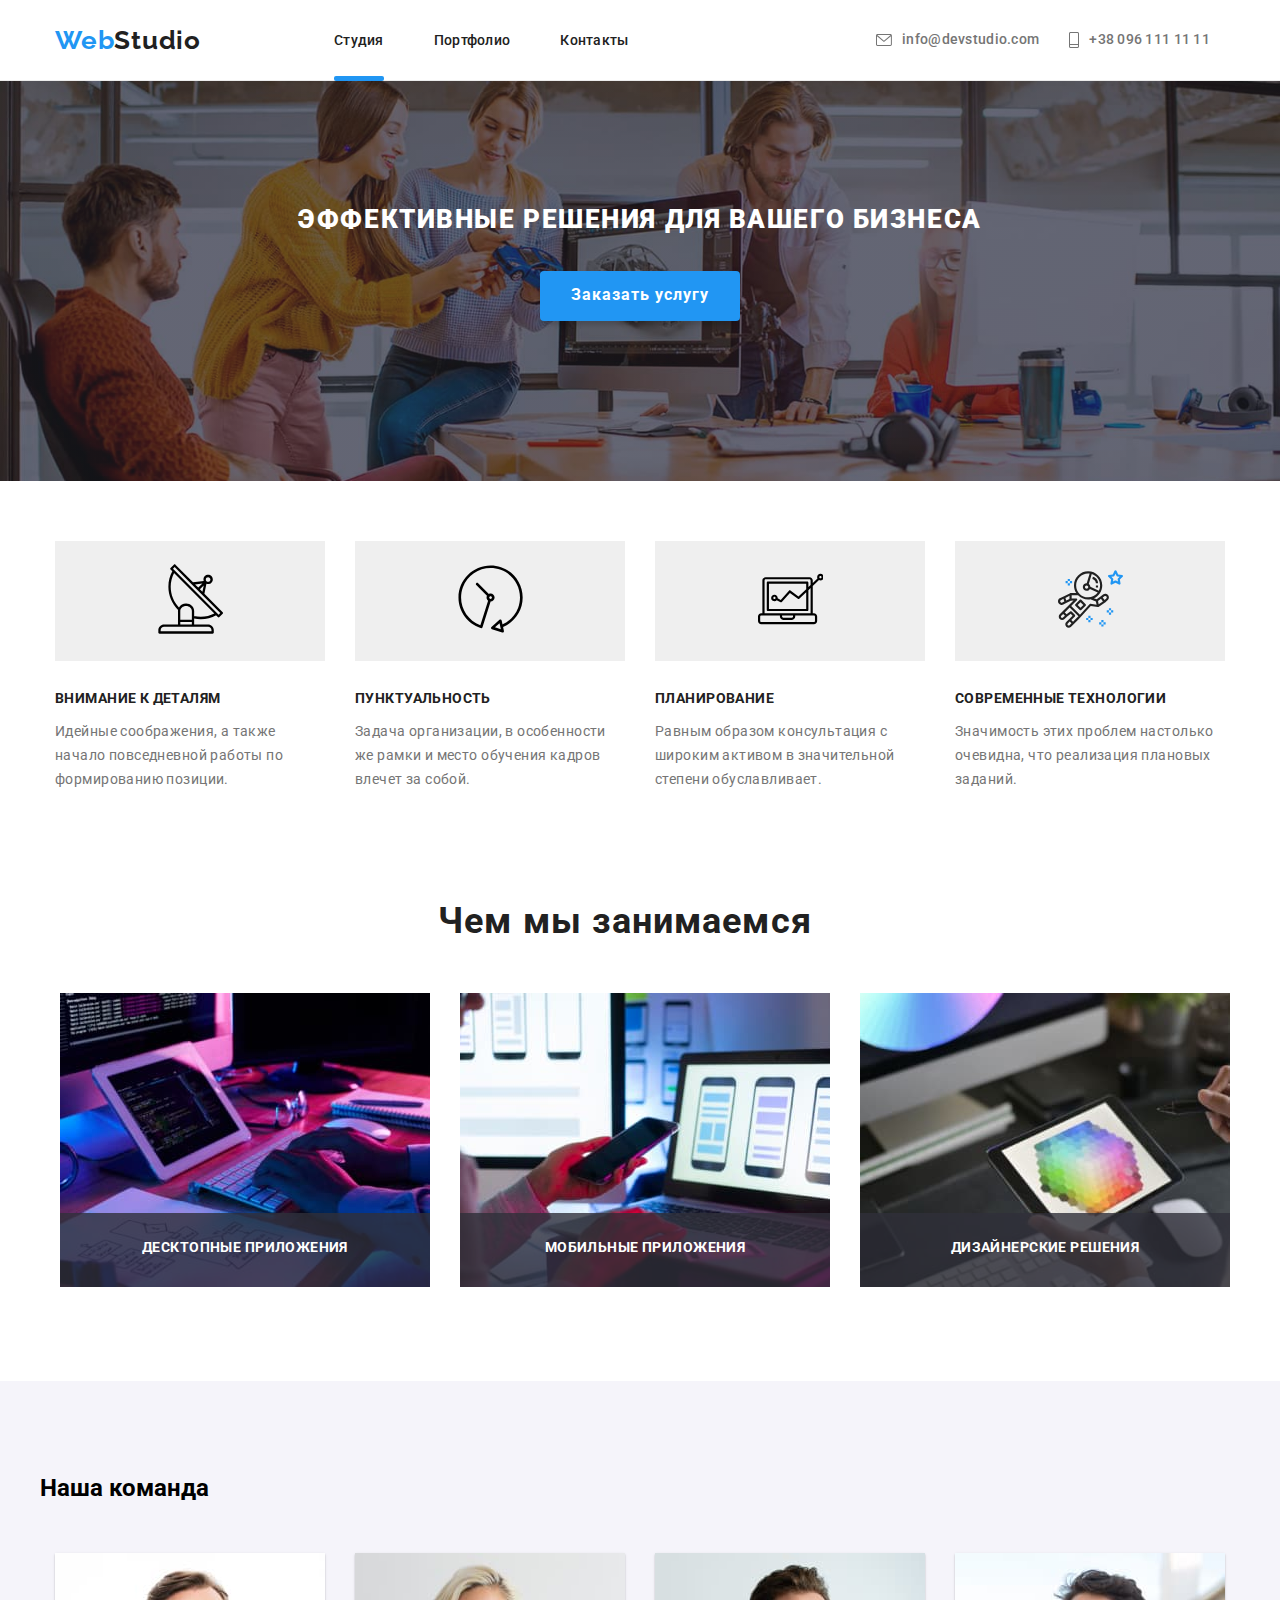
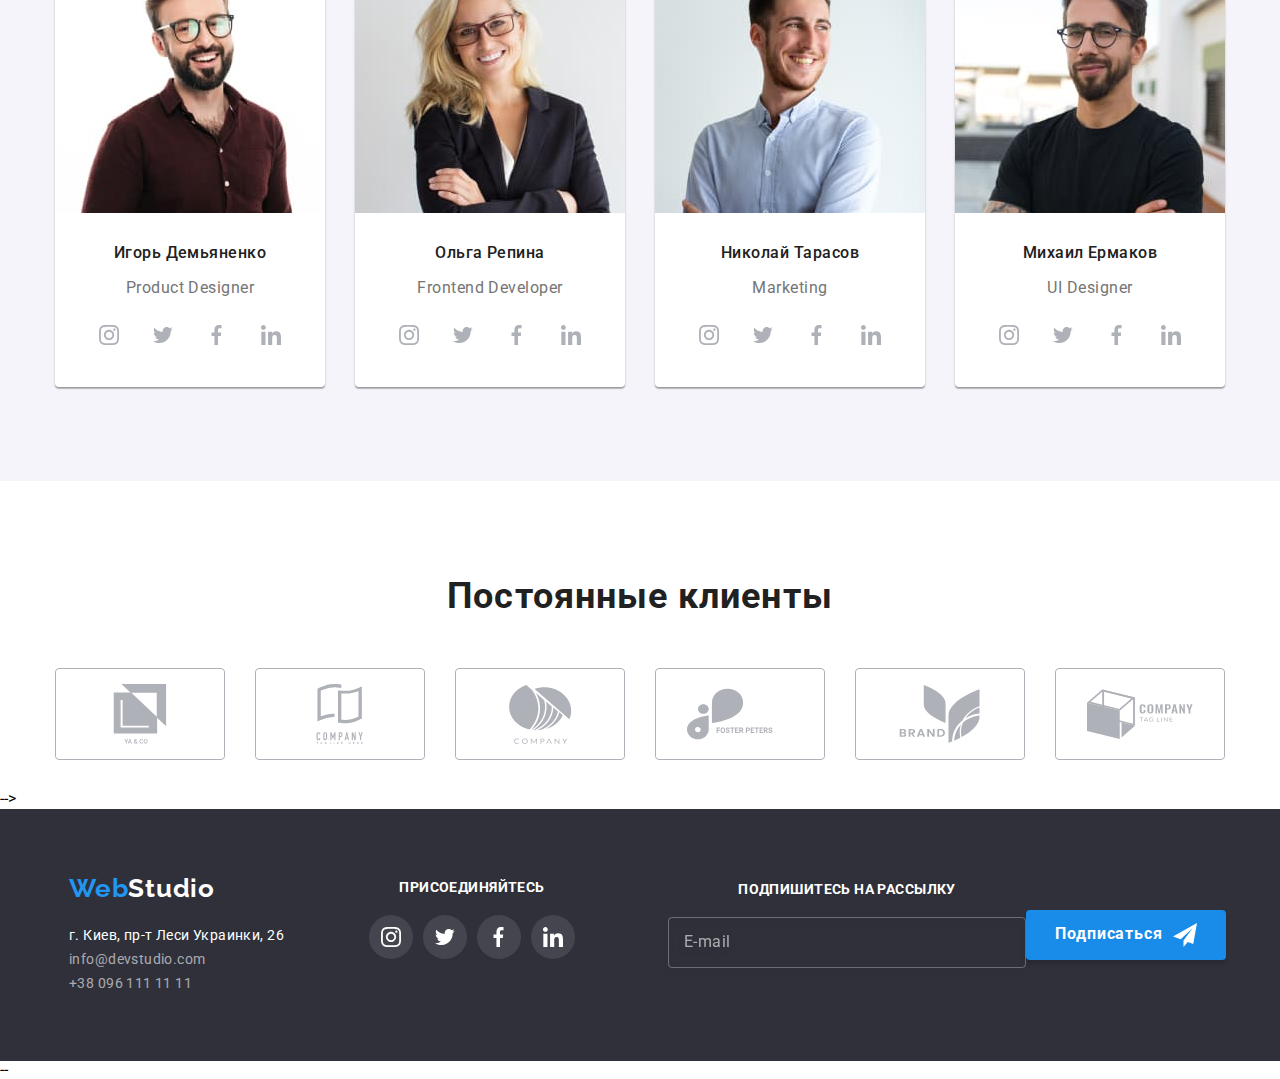
==== commit c36552e4: "8" ====
--- a/index.html
+++ b/index.html
@@ -387,8 +387,9 @@
 
     </main>
     -->
-    <!-- Футер --
+    <!-- Футер -->
      <footer class="footer">
+         <div class="footer__block">
         <div class="container-footer">
              <a class="container-footer__link" href="#">
                    <span class="container-footer__logo">Web</span><span class="container-footer__studio">Studio</span>
@@ -402,8 +403,8 @@
              </ul>
              </address>
         </div>
-    -->
-            <!-- Присоединяйтесь --
+    
+            <!-- Присоединяйтесь -->
         <div class="container-contacts">
             <h3 class="container-contacts__title">Присоединяйтесь</h3>
             <ul class="container-contacts__list list">
@@ -437,11 +438,14 @@
                 </li>
             </ul>
         </div>
-    
+         </div>
+         
     <form class="footer-input">
+        <div class="footer-input__container">
         <div class="footer-form">
         <label for="e-mail" class="footer-form__title">Подпишитесь на рассылку</label>
     <input class="footer-form__email" type="e-mail" name="e-mail-sing" id="e-mail" placeholder="E-mail"/>
+    </div>
     </div>
 
     <button type="submit" class="footer-form__button">Подписаться
@@ -451,7 +455,7 @@
       </button>
     </form>
     </footer>
-    -->
+    
 <!-- Модалка -->
 
     <div class="backdrop is is-hidden" data-modal>
--- a/css/main.min.css
+++ b/css/main.min.css
@@ -1,2 +1,2 @@
-:root{--first-text-color: #212121;--second-text-color: #ffffff;--text-p-color: #757575;--accent-color: #2196f3}body{font-family:Roboto, sans-serif;max-width:1600px}h1,h2,h3,h4,h5{margin:0}.list{list-style:none;margin:0}.backdrop{position:fixed;width:100%;height:100%;background-color:rgba(0,0,0,0.2);top:0;left:0;transition:opacity 300ms, visibility 300ms;overflow-y:scroll}.backdrop .is-hidden .model{transform:rotate(200deg)}.model{width:450px;min-height:609px;position:absolute;background-color:var(--second-text-color);box-shadow:0px 1px 3px rgba(0,0,0,0.12),0px 1px 1px rgba(0,0,0,0.14),0px 2px 1px rgba(0,0,0,0.2);border-radius:4px;top:50%;left:50%;transform:translate(-50%, -50%) rotate(0);transition:transform 250ms}@media screen and (min-width: 1200px){.model{width:528px;height:581px}}.button-modal{position:absolute;border-radius:50%;background:#ffffff;border:1px solid rgba(0,0,0,0.1);top:8px;right:8px;justify-content:center;align-items:center;cursor:pointer;transition:transform 300ms cubic-bezier(0.45, 0.55, 0.62, 0.51)}.is-hidden{visibility:hidden;opacity:0;pointer-events:none}.title-modal{margin-top:40px;margin-left:40px;margin-right:40px;font-weight:bold;font-size:20px;line-height:23px;text-align:center;letter-spacing:0.03em;color:var(--first-text-color)}.name-modal{position:relative;margin-left:40px;margin-right:40px;margin-bottom:10px}.modal-svg{position:absolute;top:50%;left:10px;transform:translate(50%);transition:fill 250ms cubic-bezier(0.4, 0, 0.2, 1)}.name-name{font-size:12px;line-height:14px;letter-spacing:0.01em;color:#757575;margin-bottom:4px}.modal-input{display:flex;width:100%;min-height:40px;justify-content:center;padding-left:42px;padding-right:42px;border:1px solid rgba(33,33,33,0.2);box-sizing:border-box;border-radius:4px;outline:none;transition:border-color 250ms cubic-bezier(0.4, 0, 0.2, 1)}.modal-input:focus{border-color:#188ce8}.modal-input:focus+.modal-svg{fill:#188ce8}.comments{min-height:120px;resize:none;padding:12px 16px;font-weight:normal;font-size:14px;line-height:1.1;letter-spacing:0.01em;color:rgba(117,117,117,0.5)}.modal-comm{display:flex;width:100%;min-height:120px;justify-content:center;margin-bottom:10px;padding:12px 16px}.button-send{display:block;cursor:pointer;background:#188ce8;box-shadow:0px 4px 4px rgba(0,0,0,0.15);border-radius:4px;border:none;font-weight:bold;font-size:16px;line-height:1.8;align-items:center;text-align:center;letter-spacing:0.06em;color:#ffffff;padding:10px 55px;margin:0 auto;margin-top:30px}.modal-check-text::before{content:'';width:16px;height:15px;border-radius:2px;border:2px solid #212121;display:block;margin-right:5px}.modal-check:checked+.modal-check-text::before{background-image:url(../images/check.svg);background-position:center;background-size:cover;background-repeat:no-repeat;border:none}.modal-check-text{display:flex;align-items:center;justify-content:center;font-weight:normal;font-size:14px;line-height:1.7;letter-spacing:0.03em;color:#757575}.modal-link{color:var(--accent-color);font-weight:normal;font-size:14px;line-height:1.7;letter-spacing:0.03em;text-decoration-skip-ink:none}.modal-check{-webkit-appearance:none;-moz-appearance:none;appearance:none}.header{border-bottom:1px solid #ececec;align-items:center}@media screen and (max-width: 768px){.header{display:flex}}.container-header{display:flex;justify-content:space-between;height:60px;width:100%;padding-left:15px;padding-right:15px}@media screen and (min-width: 768px){.container-header{height:80px;display:flex;align-items:center}}@media screen and (min-width: 1200px){.container-header{width:1200px;justify-content:center;align-items:center}}@media screen and (min-width: 1200px){.container-header__contacts{display:flex}}.container-header__link{font-family:Raleway;margin-right:93px;font-style:normal;text-decoration:none;font-weight:bold;font-size:26px;line-height:1.1;letter-spacing:0.03em}.container-header__logo{color:var(--accent-color)}.container-header__nav{display:flex;align-items:center}.container-header__item{text-decoration:none;margin-right:50px;font-weight:500;padding-top:32px;padding-bottom:32px}.container-header__item{position:relative}.container-header__list{align-items:center}@media screen and (max-width: 768px){.container-header__list{display:none}}@media screen and (min-width: 768px){.container-header__list{display:flex}}.container-header__contacts{margin-left:auto;align-items:center;padding-top:20px;padding-bottom:20px;padding:0;padding-right:15px}@media screen and (max-width: 768px){.container-header__contacts{display:none}}.logo{color:var(--first-text-color)}.list{list-style:none}.link{text-decoration:none;font-size:14px;line-height:1.1;letter-spacing:0.02em;color:#212121}.link:hover,.link:focus{color:var(--accent-color)}.container-header__item .active::after{content:' ';position:absolute;width:100%;height:5px;left:0;bottom:0;background:#2196f3;border-radius:2px}.container-header__link-svg{display:flex;flex-direction:row-reverse;font-weight:500;font-size:14px;padding-left:10px;line-height:1.1;letter-spacing:0.02em;text-decoration:none;color:var(--text-p-color)}.container-header__link-svg:hover,.container-header__link-svg:focus{color:var(--accent-color)}.container-header__link-svg:hover .mail-svg,.container-header__link-svg:focus .mail-svg{fill:var(--accent-color)}.container-header__icon{display:flex;margin-right:50px;margin-bottom:10px;align-items:center}.container-header__icon:last-child{margin-right:0}.container-header__icon:hover{color:var(--accent-color)}.container-header__icon:hover .container-header__svg{fill:#2196f3}.container-header__svg{fill:#757575}.open-menu-btn{margin-left:auto}.mob-container_menu{padding-right:22px}@media screen and (min-width: 768px){.mob-container{display:none}}.mob-menu{display:flex;flex-direction:column;position:fixed;width:100vw;height:100vh;background-color:white;top:0;left:0;z-index:5}.mob-menu__item{margin-bottom:32px}.mob-menu_link{font-weight:500;font-size:40px;line-height:1.1;letter-spacing:0.02em;color:var(--first-text-color)}.close-menu-btn{margin-left:auto}.menu-contacts{margin-top:auto}.menu-contacts_tell{font-weight:500;font-size:34px;line-height:1.2;letter-spacing:0.02em;color:#2196f3}.menu-contacts_mail{text-decoration:none;font-weight:500;font-size:24px;line-height:1.2;letter-spacing:0.02em;color:#757575}.menu-networks{display:flex}.menu-networks_link{list-style:none;margin-right:20px;font-weight:500;font-size:18px;line-height:1.2;letter-spacing:0.02em;color:var(--accent-color)}.hero{background-image:linear-gradient(rgba(47,48,58,0.4), rgba(47,48,58,0.4)),url(../images/baner/baner-tell-1x.jpg);background-position:center;background-size:cover;background-repeat:no-repeat;height:400px;width:100%;color:var(--second-text-color);background-color:#2f303a;text-align:center;padding-top:118px;padding-right:60px;padding-left:60px;margin-bottom:60px}@media (min-device-pixel-ratio: 2), (-webkit-min-device-pixel-ratio: 2), (min-resolution: 192dpi), (min-resolution: 2dppx){.hero{background-image:linear-gradient(rgba(47,48,58,0.4), rgba(47,48,58,0.4)),url(../images/baner/baner-tell-2x.jpg)}}@media screen and (min-width: 768px){.hero{background-image:linear-gradient(rgba(47,48,58,0.4), rgba(47,48,58,0.4)),url(../images/baner/baner-tab-1x.jpg)}}@media screen and (min-width: 768px) and (min-device-pixel-ratio: 2), screen and (min-width: 768px) and (-webkit-min-device-pixel-ratio: 2), screen and (min-width: 768px) and (min-resolution: 192dpi), screen and (min-width: 768px) and (min-resolution: 2dppx){.hero{background-image:linear-gradient(rgba(47,48,58,0.4), rgba(47,48,58,0.4)),url(../images/baner/baner-tab-2x.jpg)}}@media screen and (min-width: 1200px){.hero{background-image:linear-gradient(rgba(47,48,58,0.4), rgba(47,48,58,0.4)),url(../images/baner/baner.jpg)}}@media screen and (min-width: 1200px) and (min-device-pixel-ratio: 2), screen and (min-width: 1200px) and (-webkit-min-device-pixel-ratio: 2), screen and (min-width: 1200px) and (min-resolution: 192dpi), screen and (min-width: 1200px) and (min-resolution: 2dppx){.hero{background-image:linear-gradient(rgba(47,48,58,0.4), rgba(47,48,58,0.4)),url(../images/baner/baner-2x.jpg)}}.hero__title{font-weight:900;font-size:26px;line-height:1.6;text-align:center;letter-spacing:0.06em;text-transform:uppercase;color:#ffffff;padding-bottom:30px}.hero__button{cursor:pointer;width:200px;height:50px;font-weight:bold;font-size:16px;line-height:1,8;align-items:center;justify-content:center;text-align:center;letter-spacing:0.06em;color:#ffffff;background-color:var(--accent-color);border-radius:4px;border:none;box-shadow:0px 4px 4px rgba(0,0,0,0.15);text-align:center}.hero__button:hover,.hero__button:focus{color:var(--first-text-color)}.container-about{width:100%;margin:0 auto}@media screen and (min-width: 480px){.container-about{width:480px}}@media screen and (min-width: 768px){.container-about{width:768px}}@media screen and (min-width: 1200px){.container-about{width:1200px}}.container-about__title{display:none;margin-bottom:10px}.about-list{padding:0;margin-right:0}@media screen and (min-width: 768px){.about-list{width:768px;display:flex;flex-wrap:wrap;margin-left:-15px}}@media screen and (min-width: 1200px){.about-list{width:1200px}}@media screen and (min-width: 768px){.about-list__item{width:calc((100% - 2 * 30px) / 2);margin-left:30px}}@media screen and (min-width: 1200px){.about-list__item{width:calc((100% - 4 * 30px) / 4);margin-left:30px}}.about-list__button{width:100%;height:120px;border:none;margin-bottom:30px}.about-list__title{font-weight:bold;justify-content:center;align-items:center;font-size:14px;line-height:1.1;letter-spacing:0.03em;text-transform:uppercase;color:var(--first-text-color)}.about-list__text{font-weight:normal;font-size:14px;line-height:1.7;letter-spacing:0.03em;color:var(--text-p-color)}.section-work{background:var(--second-text-color)}@media screen and (max-width: 1200px){.section-work{display:none;margin-top:94px}}.container-work{justify-content:center;margin-top:94px;margin-bottom:94px;margin-left:-30px}.container-work__title{color:var(--first-text-color);font-size:36px;font-weight:bold;font-size:36px;line-height:1.2;text-align:center;letter-spacing:0.03em}.work-list{display:flex;justify-content:center;margin-top:50px}.work-list__wrappen{position:relative;display:flex}.work-list__text{position:absolute;width:100%;height:25%;margin:0;bottom:0;padding-top:27px;background:rgba(47,48,58,0.8);align-items:center;justify-content:center;font-weight:bold;font-size:14px;line-height:1.1;text-align:center;letter-spacing:0.03em;text-transform:uppercase;color:var(--second-text-color)}.work-list .work-list__item+.work-list__item{margin-left:30px}.section-group{background:#f5f4fa;padding-top:94px;padding-bottom:94px;padding-left:15px;padding-right:15px;margin-bottom:94px}.section-group .container-group{margin:0 auto}@media screen and (min-width: 480px){.section-group .container-group{width:480px}}@media screen and (min-width: 768px){.section-group .container-group{width:768px}}@media screen and (min-width: 1200px){.section-group .container-group{width:1200px}}.section-group__title{padding-bottom:60px;font-weight:bold;font-size:36px;line-height:1.2;text-align:center;letter-spacing:0.03em;color:var(--first-text-color)}.group-list{padding-left:0;justify-content:space-between}@media screen and (min-width: 768px){.group-list{width:768px;display:flex;flex-wrap:wrap;justify-content:center;align-items:center;margin-left:-15px}}@media screen and (min-width: 1200px){.group-list{width:1200px;display:flex;flex-wrap:wrap;justify-content:center;align-items:center;margin-left:-15px;margin-top:50px}}.group-list__item{box-shadow:0px 1px 3px rgba(0,0,0,0.12),0px 1px 1px rgba(0,0,0,0.14),0px 2px 1px rgba(0,0,0,0.2);border-radius:0px 0px 4px 4px;background-color:#ffffff}@media screen and (min-width: 768px){.group-list__item{width:calc((100% - 4 * 15px) / 2);margin-left:15px}}@media screen and (min-width: 1200px){.group-list__item{width:calc((100% - 8 * 15px) / 4);margin-left:30px}}.group-list__title{margin-top:30px;font-family:Roboto;font-style:normal;font-weight:500;font-size:16px;line-height:1.2;text-align:center;letter-spacing:0.03em;color:var(--first-text-color)}.group-list__text{color:var(--text-p-color);font-weight:normal;font-size:16px;line-height:1.2;text-align:center;letter-spacing:0.03em;margin-bottom:16px}.button-group{display:inline;background-size:cover;max-width:270px;background:#ffffff;border:0;padding:0}.networks{display:flex;padding-left:0;justify-content:center;align-items:center}.networks__item{width:44px;height:44px;display:block;margin-bottom:30px}.networks__svg{fill:#afb1b8}.networks__item+.networks__item{margin-left:10px}.networks__link{width:100%;height:100%;border-radius:50%;display:flex;align-items:center;justify-content:center}.networks__link:hover,.networks__link:focus{background-color:var(--accent-color)}.networks__link:hover .networks__svg,.networks__link:focus .networks__svg{fill:#ffffff}.container-company{margin-bottom:94px;width:100%;margin:0 auto}@media screen and (min-width: 480px){.container-company{width:480px}}@media screen and (min-width: 768px){.container-company{width:768px}}@media screen and (min-width: 1200px){.container-company{width:1200px}}.container-company__title{justify-content:center;align-items:center;font-weight:bold;font-size:36px;line-height:1.2;text-align:center;letter-spacing:0.03em;color:#212121;margin-bottom:50px}.container-company__list{justify-content:center;align-items:center;display:flex;flex-wrap:wrap;padding-left:0}@media screen and (min-width: 480px){.container-company__list{width:480px}}@media screen and (min-width: 768px){.container-company__list{width:768px}}@media screen and (min-width: 1200px){.container-company__list{width:1200px;margin-left:-15px}}.container-company__item{width:170px;height:92px;margin-left:30px;margin-bottom:30px}@media screen and (min-width: 480px){.container-company__item{width:calc((100% - 2 * 30px) / 2);margin-left:30px}}@media screen and (min-width: 768px){.container-company__item{width:calc((100% - 3 * 30px) / 3);margin-left:30px}}@media screen and (min-width: 1200px){.container-company__item{width:calc((100% - 6 * 30px) / 6);margin-left:30px}}.container-company__link{width:100%;height:100%;display:flex;justify-content:center;align-items:center;border:1px solid #afb1b8;border-radius:4px}.container-company__link:hover{border:solid #2196f3}.container-company__svg{fill:#afb1b8}.container-company__link:hover .container-company__svg,.container-company__link:focus .container-company__svg{fill:var(--accent-color)}.footer{background:#2f303a;height:252px;display:flex;justify-content:center;align-items:center}.container-footer{max-width:1200px;padding-left:15px;padding-right:15px;margin-right:70px}.container-footer__logo{text-decoration:none;color:var(--accent-color)}.container-footer__address{margin-top:20px}.container-footer__list{font-family:Roboto;font-style:normal;padding-left:0}.container-footer__link{font-family:Raleway;font-style:normal;text-decoration:none;color:var(--second-text-color);font-weight:bold;font-size:26px;line-height:1.2;letter-spacing:0.03em}.container-footer__map{font-weight:normal;font-size:14px;line-height:1.7;letter-spacing:0.03em;color:var(--second-text-color);text-decoration:none}.container-footer__map:hover,.container-footer__map:focus{color:var(--accent-color)}.container-footer__mail{font-weight:normal;font-size:14px;line-height:1.7;letter-spacing:0.03em;color:rgba(255,255,255,0.6);text-decoration:none}.container-footer__mail:hover,.container-footer__mail:focus{color:var(--accent-color)}.container-contacts__title{font-weight:bold;font-size:14px;line-height:1.1;letter-spacing:0.03em;text-transform:uppercase;color:var(--second-text-color);margin-bottom:20px}.container-contacts__item{width:44px;height:44px;margin-bottom:30px}.container-contacts__list{display:flex;padding-left:0}.container-contacts__item+.container-contacts__item{margin-left:10px}.container-contacts__svg{fill:#ffffff}.container-contacts__link{width:100%;height:100%;border-radius:50%;display:flex;background:rgba(255,255,255,0.1);align-items:center;justify-content:center}.container-contacts__link:hover,.container-contacts__link:focus{background-color:var(--accent-color)}.container-contacts__link:hover .container-contacts__svg,.container-contacts__link:focus .container-contacts__svg{fill:#ffffff}.footer-input{display:flex;margin-left:93px}.footer-form__title{display:flex;flex-direction:column;font-weight:bold;font-size:14px;line-height:16px;letter-spacing:0.03em;text-transform:uppercase;color:#ffffff}.footer-form__email::placeholder{font-size:16px;line-height:20px;align-items:center;letter-spacing:0.03em;color:rgba(255,255,255,0.6)}.footer-form__email{margin-top:20px;padding:15px;border:1px solid rgba(255,255,255,0.3);box-sizing:border-box;filter:drop-shadow(0px 4px 4px rgba(0,0,0,0.15));border-radius:4px;background-color:transparent;min-width:358px;min-height:50px}.footer-form__button{width:200px;height:50px;cursor:pointer;display:block;background:#188ce8;box-shadow:0px 4px 4px rgba(0,0,0,0.15);border-radius:4px;border:none;font-weight:bold;font-size:16px;line-height:1.8;align-items:center;justify-content:center;letter-spacing:0.06em;color:#ffffff;margin-top:auto;margin-left:10px;display:flex}.footer-form__svg{fill:#ffffff;margin-left:10px}.portfolio{margin-top:94px}.container-portfolio{width:1200px;margin-bottom:50px;padding-left:15px;padding-right:15px;margin-left:auto;margin-right:auto}.portfolio-title{display:none}.portfolio-list{display:flex;justify-content:center}.button{font-family:Roboto;margin-right:8px;font-style:normal;font-weight:500;font-size:16px;line-height:1.6;text-align:center;letter-spacing:0.03em;background:#f5f4fa;color:var(--first-text-color);border:none;background:#f5f4fa;border-radius:4px}.button:hover,.button:focus{background:var(--accent-color);color:var(--button-color)}.container-list{max-width:1200px;padding-left:15px;padding-right:15px;margin-left:auto;margin-right:auto;margin-bottom:94px}.img-list{display:flex;flex-wrap:wrap;padding-left:0}.list-style{width:calc((100% - 60px) / 3);margin-right:30px;margin-bottom:30px;background:#ffffff;border:1px solid #eeeeee;display:block}.list-style:hover,.list-style:focus{box-shadow:0px 1px 1px rgba(0,0,0,0.12),0px 4px 4px rgba(0,0,0,0.06),1px 4px 6px rgba(0,0,0,0.16)}.list-style:nth-child(3n){margin-right:0}.list-style :nth-last-child(-n+3){margin-bottom:0}.link-img{text-decoration:none}.wrappen-img{position:relative;overflow:hidden;display:block}.wrappen-p{position:absolute;height:100%;width:100%;padding:63px 24px;top:0;left:0;margin:0;transform:translateY(101%);transition:transform 250ms cubic-bezier(0.4, 0, 0.2, 1);overflow:auto;font-weight:normal;font-size:18px;line-height:1.5;letter-spacing:0.03em;color:var(--button-color);background-color:var(--accent-color)}.wrappen-img:hover .wrappen-p{transform:translateY(0)}.list-text{padding-bottom:20px;padding-left:24px;font-weight:normal;font-size:16px;line-height:1.8;letter-spacing:0.03em;color:var(--text-p-color)}.list-title{padding-left:24px;padding-top:20px;font-weight:bold;font-size:18px;line-height:2;letter-spacing:0.06em;color:var(--first-text-color)}
+:root{--first-text-color: #212121;--second-text-color: #ffffff;--text-p-color: #757575;--accent-color: #2196f3}body{font-family:Roboto, sans-serif;max-width:1600px}h1,h2,h3,h4,h5{margin:0}.list{list-style:none;margin:0}.backdrop{position:fixed;width:100%;height:100%;background-color:rgba(0,0,0,0.2);top:0;left:0;transition:opacity 300ms, visibility 300ms;overflow-y:scroll}.backdrop .is-hidden .model{transform:rotate(200deg)}.model{width:450px;min-height:609px;position:absolute;background-color:var(--second-text-color);box-shadow:0px 1px 3px rgba(0,0,0,0.12),0px 1px 1px rgba(0,0,0,0.14),0px 2px 1px rgba(0,0,0,0.2);border-radius:4px;top:50%;left:50%;transform:translate(-50%, -50%) rotate(0);transition:transform 250ms}@media screen and (min-width: 1200px){.model{width:528px;height:581px}}.button-modal{position:absolute;border-radius:50%;background:#ffffff;border:1px solid rgba(0,0,0,0.1);top:8px;right:8px;justify-content:center;align-items:center;cursor:pointer;transition:transform 300ms cubic-bezier(0.45, 0.55, 0.62, 0.51)}.is-hidden{visibility:hidden;opacity:0;pointer-events:none}.title-modal{margin-top:40px;margin-left:40px;margin-right:40px;font-weight:bold;font-size:20px;line-height:23px;text-align:center;letter-spacing:0.03em;color:var(--first-text-color)}.name-modal{position:relative;margin-left:40px;margin-right:40px;margin-bottom:10px}.modal-svg{position:absolute;top:50%;left:10px;transform:translate(50%);transition:fill 250ms cubic-bezier(0.4, 0, 0.2, 1)}.name-name{font-size:12px;line-height:14px;letter-spacing:0.01em;color:#757575;margin-bottom:4px}.modal-input{display:flex;width:100%;min-height:40px;justify-content:center;padding-left:42px;padding-right:42px;border:1px solid rgba(33,33,33,0.2);box-sizing:border-box;border-radius:4px;outline:none;transition:border-color 250ms cubic-bezier(0.4, 0, 0.2, 1)}.modal-input:focus{border-color:#188ce8}.modal-input:focus+.modal-svg{fill:#188ce8}.comments{min-height:120px;resize:none;padding:12px 16px;font-weight:normal;font-size:14px;line-height:1.1;letter-spacing:0.01em;color:rgba(117,117,117,0.5)}.modal-comm{display:flex;width:100%;min-height:120px;justify-content:center;margin-bottom:10px;padding:12px 16px}.button-send{display:block;cursor:pointer;background:#188ce8;box-shadow:0px 4px 4px rgba(0,0,0,0.15);border-radius:4px;border:none;font-weight:bold;font-size:16px;line-height:1.8;align-items:center;text-align:center;letter-spacing:0.06em;color:#ffffff;padding:10px 55px;margin:0 auto;margin-top:30px}.modal-check-text::before{content:'';width:16px;height:15px;border-radius:2px;border:2px solid #212121;display:block;margin-right:5px}.modal-check:checked+.modal-check-text::before{background-image:url(../images/check.svg);background-position:center;background-size:cover;background-repeat:no-repeat;border:none}.modal-check-text{display:flex;align-items:center;justify-content:center;font-weight:normal;font-size:14px;line-height:1.7;letter-spacing:0.03em;color:#757575}.modal-link{color:var(--accent-color);font-weight:normal;font-size:14px;line-height:1.7;letter-spacing:0.03em;text-decoration-skip-ink:none}.modal-check{-webkit-appearance:none;-moz-appearance:none;appearance:none}.header{border-bottom:1px solid #ececec;align-items:center}@media screen and (max-width: 768px){.header{display:flex;justify-content:center}}@media screen and (min-width: 1200px){.header{display:flex;justify-content:center}}.container-header{display:flex;justify-content:space-between;height:60px;width:100%;padding-left:15px;padding-right:15px}@media screen and (min-width: 768px){.container-header{height:80px;display:flex;align-items:center}}@media screen and (min-width: 1200px){.container-header{width:1200px;justify-content:center;align-items:center}}@media screen and (min-width: 1200px){.container-header__contacts{display:flex}}.container-header__link{font-family:Raleway;margin-right:93px;font-style:normal;text-decoration:none;font-weight:bold;font-size:26px;line-height:1.1;letter-spacing:0.03em}.container-header__logo{color:var(--accent-color)}.container-header__nav{display:flex;align-items:center}.container-header__item{text-decoration:none;margin-right:50px;font-weight:500;padding-top:32px;padding-bottom:32px}.container-header__item{position:relative}.container-header__list{align-items:center}@media screen and (max-width: 768px){.container-header__list{display:none}}@media screen and (min-width: 768px){.container-header__list{display:flex}}.container-header__contacts{margin-left:auto;align-items:center;padding-top:20px;padding-bottom:20px;padding:0;padding-right:15px}@media screen and (max-width: 768px){.container-header__contacts{display:none}}.logo{color:var(--first-text-color)}.list{list-style:none}.link{text-decoration:none;font-size:14px;line-height:1.1;letter-spacing:0.02em;color:#212121}.link:hover,.link:focus{color:var(--accent-color)}.container-header__item .active::after{content:' ';position:absolute;width:100%;height:5px;left:0;bottom:0;background:#2196f3;border-radius:2px}.container-header__link-svg{display:flex;flex-direction:row-reverse;font-weight:500;font-size:14px;padding-left:10px;line-height:1.1;letter-spacing:0.02em;text-decoration:none;color:var(--text-p-color)}.container-header__link-svg:hover,.container-header__link-svg:focus{color:var(--accent-color)}.container-header__link-svg:hover .mail-svg,.container-header__link-svg:focus .mail-svg{fill:var(--accent-color)}.container-header__icon{display:flex;align-items:center}@media screen and (min-width: 768px){.container-header__icon{margin-bottom:10px}}@media screen and (min-width: 1200px){.container-header__icon{margin-right:30px;margin-bottom:0}}.container-header__icon:last-child{margin-right:0}.container-header__icon:hover{color:var(--accent-color)}.container-header__icon:hover .container-header__svg{fill:#2196f3}.container-header__svg{fill:#757575}.open-menu-btn{margin-left:auto}.mob-container_menu{padding-right:22px}@media screen and (min-width: 768px){.mob-container{display:none}}.mob-menu{display:flex;flex-direction:column;position:fixed;width:100vw;height:100vh;background-color:white;top:0;left:0;z-index:5}.mob-menu__item{margin-bottom:32px}.mob-menu_link{font-weight:500;font-size:40px;line-height:1.1;letter-spacing:0.02em;color:var(--first-text-color)}.close-menu-btn{margin-left:auto}.menu-contacts{margin-top:auto}.menu-contacts_list{margin-bottom:64px}.menu-contacts_item{margin-bottom:32px}.menu-contacts_tell{font-weight:500;font-size:34px;line-height:1.2;letter-spacing:0.02em;color:#2196f3}.menu-contacts_mail{text-decoration:none;font-weight:500;font-size:24px;line-height:1.2;letter-spacing:0.02em;color:#757575}.menu-networks{display:flex}.menu-networks_item{margin-right:10px;border-right:1px solid rgba(33,33,33,0.2)}.menu-networks .menu-networks_item:last-child{margin-right:0;border:none}.menu-networks_link{list-style:none;margin-right:10px;font-weight:500;font-size:18px;line-height:1.2;letter-spacing:0.02em;color:var(--accent-color)}.hero{background-image:linear-gradient(rgba(47,48,58,0.4), rgba(47,48,58,0.4)),url(../images/baner/baner-tell-1x.jpg);background-position:center;background-size:cover;background-repeat:no-repeat;height:400px;width:100%;color:var(--second-text-color);background-color:#2f303a;text-align:center;padding-top:118px;padding-right:60px;padding-left:60px;margin-bottom:60px}@media (min-device-pixel-ratio: 2), (-webkit-min-device-pixel-ratio: 2), (min-resolution: 192dpi), (min-resolution: 2dppx){.hero{background-image:linear-gradient(rgba(47,48,58,0.4), rgba(47,48,58,0.4)),url(../images/baner/baner-tell-2x.jpg)}}@media screen and (min-width: 768px){.hero{background-image:linear-gradient(rgba(47,48,58,0.4), rgba(47,48,58,0.4)),url(../images/baner/baner-tab-1x.jpg)}}@media screen and (min-width: 768px) and (min-device-pixel-ratio: 2), screen and (min-width: 768px) and (-webkit-min-device-pixel-ratio: 2), screen and (min-width: 768px) and (min-resolution: 192dpi), screen and (min-width: 768px) and (min-resolution: 2dppx){.hero{background-image:linear-gradient(rgba(47,48,58,0.4), rgba(47,48,58,0.4)),url(../images/baner/baner-tab-2x.jpg)}}@media screen and (min-width: 1200px){.hero{background-image:linear-gradient(rgba(47,48,58,0.4), rgba(47,48,58,0.4)),url(../images/baner/baner.jpg)}}@media screen and (min-width: 1200px) and (min-device-pixel-ratio: 2), screen and (min-width: 1200px) and (-webkit-min-device-pixel-ratio: 2), screen and (min-width: 1200px) and (min-resolution: 192dpi), screen and (min-width: 1200px) and (min-resolution: 2dppx){.hero{background-image:linear-gradient(rgba(47,48,58,0.4), rgba(47,48,58,0.4)),url(../images/baner/baner-2x.jpg)}}.hero__title{font-weight:900;font-size:26px;line-height:1.6;text-align:center;letter-spacing:0.06em;text-transform:uppercase;color:#ffffff;padding-bottom:30px}.hero__button{cursor:pointer;width:200px;height:50px;font-weight:bold;font-size:16px;line-height:1,8;align-items:center;justify-content:center;text-align:center;letter-spacing:0.06em;color:#ffffff;background-color:var(--accent-color);border-radius:4px;border:none;box-shadow:0px 4px 4px rgba(0,0,0,0.15);text-align:center}.hero__button:hover,.hero__button:focus{color:var(--first-text-color)}.container-about{width:100%;margin:0 auto}@media screen and (min-width: 480px){.container-about{width:480px}}@media screen and (min-width: 768px){.container-about{width:768px}}@media screen and (min-width: 1200px){.container-about{width:1200px}}.container-about__title{display:none;margin-bottom:10px}.about-list{padding:0;margin-right:0}@media screen and (min-width: 768px){.about-list{width:768px;display:flex;flex-wrap:wrap;margin-left:-15px}}@media screen and (min-width: 1200px){.about-list{width:1200px}}@media screen and (min-width: 768px){.about-list__item{width:calc((100% - 2 * 30px) / 2);margin-left:30px}}@media screen and (min-width: 1200px){.about-list__item{width:calc((100% - 4 * 30px) / 4);margin-left:30px}}.about-list__button{width:100%;height:120px;border:none;margin-bottom:30px}.about-list__title{font-weight:bold;justify-content:center;align-items:center;font-size:14px;line-height:1.1;letter-spacing:0.03em;text-transform:uppercase;color:var(--first-text-color)}.about-list__text{font-weight:normal;font-size:14px;line-height:1.7;letter-spacing:0.03em;color:var(--text-p-color)}.section-work{background:var(--second-text-color)}@media screen and (max-width: 1200px){.section-work{display:none;margin-top:94px}}.container-work{justify-content:center;margin-top:94px;margin-bottom:94px;margin-left:-30px}.container-work__title{color:var(--first-text-color);font-size:36px;font-weight:bold;font-size:36px;line-height:1.2;text-align:center;letter-spacing:0.03em}.work-list{display:flex;justify-content:center;margin-top:50px}.work-list__wrappen{position:relative;display:flex}.work-list__text{position:absolute;width:100%;height:25%;margin:0;bottom:0;padding-top:27px;background:rgba(47,48,58,0.8);align-items:center;justify-content:center;font-weight:bold;font-size:14px;line-height:1.1;text-align:center;letter-spacing:0.03em;text-transform:uppercase;color:var(--second-text-color)}.work-list .work-list__item+.work-list__item{margin-left:30px}.section-group{background:#f5f4fa;padding-top:94px;padding-bottom:94px;padding-left:15px;padding-right:15px;margin-bottom:94px}.section-group .container-group{margin:0 auto}@media screen and (min-width: 480px){.section-group .container-group{width:480px}}@media screen and (min-width: 768px){.section-group .container-group{width:768px}}@media screen and (min-width: 1200px){.section-group .container-group{width:1200px}}.section-group__title{padding-bottom:60px;font-weight:bold;font-size:36px;line-height:1.2;text-align:center;letter-spacing:0.03em;color:var(--first-text-color)}.group-list{padding-left:0;justify-content:space-between}@media screen and (min-width: 768px){.group-list{width:768px;display:flex;flex-wrap:wrap;justify-content:center;align-items:center;margin-left:-15px}}@media screen and (min-width: 1200px){.group-list{width:1200px;display:flex;flex-wrap:wrap;justify-content:center;align-items:center;margin-left:-15px;margin-top:50px}}.group-list__item{box-shadow:0px 1px 3px rgba(0,0,0,0.12),0px 1px 1px rgba(0,0,0,0.14),0px 2px 1px rgba(0,0,0,0.2);border-radius:0px 0px 4px 4px;background-color:#ffffff}@media screen and (min-width: 768px){.group-list__item{width:calc((100% - 4 * 15px) / 2);margin-left:15px}}@media screen and (min-width: 1200px){.group-list__item{width:calc((100% - 8 * 15px) / 4);margin-left:30px}}.group-list__img{max-width:100%;display:block;height:auto}.group-list__title{margin-top:30px;font-family:Roboto;font-style:normal;font-weight:500;font-size:16px;line-height:1.2;text-align:center;letter-spacing:0.03em;color:var(--first-text-color)}.group-list__text{color:var(--text-p-color);font-weight:normal;font-size:16px;line-height:1.2;text-align:center;letter-spacing:0.03em;margin-bottom:16px}.button-group{display:inline;background-size:cover;max-width:270px;background:#ffffff;border:0;padding:0}.networks{display:flex;padding-left:0;justify-content:center;align-items:center}.networks__item{width:44px;height:44px;display:block;margin-bottom:30px}.networks__svg{fill:#afb1b8}.networks__item+.networks__item{margin-left:10px}.networks__link{width:100%;height:100%;border-radius:50%;display:flex;align-items:center;justify-content:center}.networks__link:hover,.networks__link:focus{background-color:var(--accent-color)}.networks__link:hover .networks__svg,.networks__link:focus .networks__svg{fill:#ffffff}.container-company{margin-bottom:94px;width:100%;margin:0 auto}@media screen and (min-width: 480px){.container-company{width:480px}}@media screen and (min-width: 768px){.container-company{width:768px}}@media screen and (min-width: 1200px){.container-company{width:1200px}}.container-company__title{justify-content:center;align-items:center;font-weight:bold;font-size:36px;line-height:1.2;text-align:center;letter-spacing:0.03em;color:#212121;margin-bottom:50px}.container-company__list{justify-content:center;align-items:center;display:flex;flex-wrap:wrap;padding-left:0}@media screen and (min-width: 480px){.container-company__list{width:480px}}@media screen and (min-width: 768px){.container-company__list{width:768px}}@media screen and (min-width: 1200px){.container-company__list{width:1200px;margin-left:-15px}}.container-company__item{width:170px;height:92px;margin-left:30px;margin-bottom:30px}@media screen and (min-width: 480px){.container-company__item{width:calc((100% - 2 * 30px) / 2);margin-left:30px}}@media screen and (min-width: 768px){.container-company__item{width:calc((100% - 3 * 30px) / 3);margin-left:30px}}@media screen and (min-width: 1200px){.container-company__item{width:calc((100% - 6 * 30px) / 6);margin-left:30px}}.container-company__link{width:100%;height:100%;display:flex;justify-content:center;align-items:center;border:1px solid #afb1b8;border-radius:4px}.container-company__link:hover{border:solid #2196f3}.container-company__svg{fill:#afb1b8}.container-company__link:hover .container-company__svg,.container-company__link:focus .container-company__svg{fill:var(--accent-color)}.footer{background:#2f303a;justify-content:center;align-items:center}@media screen and (min-width: 480px){.footer{width:100%;height:603px;justify-content:center}}@media screen and (min-width: 768px){.footer{width:100%;height:463px;justify-content:center}}@media screen and (min-width: 1200px){.footer{display:flex;justify-content:center;height:252px}}@media screen and (min-width: 768px){.footer__block{justify-content:center;align-items:center;padding-top:60px;margin-bottom:60px;display:flex}}@media screen and (min-width: 1200px){.footer__block{display:flex}}.container-footer{padding-left:15px;padding-right:15px}@media screen and (min-width: 480px){.container-footer{padding-top:60px;margin-bottom:60px}}@media screen and (min-width: 768px){.container-footer{margin-right:165px;padding-top:0;margin-bottom:0}}@media screen and (min-width: 1200px){.container-footer{margin-right:70px}}.container-footer__logo{text-decoration:none;color:var(--accent-color)}.container-footer__address{margin-top:20px}.container-footer__list{font-family:Roboto;font-style:normal;padding-left:0}.container-footer__link{font-family:Raleway;font-style:normal;text-decoration:none;color:var(--second-text-color);font-weight:bold;font-size:26px;line-height:1.2;letter-spacing:0.03em}@media screen and (max-width: 1200px){.container-footer__link{display:flex;justify-content:center;align-items:center}}.container-footer__map{font-weight:normal;font-size:14px;line-height:1.7;letter-spacing:0.03em;color:var(--second-text-color);text-decoration:none}@media screen and (min-width: 480px){.container-footer__map{display:flex;justify-content:center;align-items:center}}.container-footer__map:hover,.container-footer__map:focus{color:var(--accent-color)}.container-footer__mail{font-weight:normal;font-size:14px;line-height:1.7;letter-spacing:0.03em;color:rgba(255,255,255,0.6);text-decoration:none}@media screen and (min-width: 480px){.container-footer__mail{display:flex;justify-content:center;align-items:center}}@media screen and (min-width: 1200px){.container-footer__mail{justify-content:flex-start}}.container-footer__mail:hover,.container-footer__mail:focus{color:var(--accent-color)}@media screen and (min-width: 480px){.container-contacts{margin-bottom:60px}}@media screen and (min-width: 768px){.container-contacts{margin-bottom:0}}.container-contacts__title{font-weight:bold;font-size:14px;line-height:1.1;letter-spacing:0.03em;text-transform:uppercase;color:var(--second-text-color);margin-bottom:20px}@media screen and (min-width: 480px){.container-contacts__title{display:flex;justify-content:center;align-items:center}}.container-contacts__item{width:44px;height:44px;margin-bottom:30px}.container-contacts__list{display:flex;padding-left:0}@media screen and (min-width: 480px){.container-contacts__list{justify-content:center;align-items:center}}.container-contacts__item+.container-contacts__item{margin-left:10px}.container-contacts__svg{fill:#ffffff}.container-contacts__link{width:100%;height:100%;border-radius:50%;display:flex;background:rgba(255,255,255,0.1);align-items:center;justify-content:center}.container-contacts__link:hover,.container-contacts__link:focus{background-color:var(--accent-color)}.container-contacts__link:hover .container-contacts__svg,.container-contacts__link:focus .container-contacts__svg{fill:#ffffff}.footer-input__container{display:flex;justify-content:center;align-items:center;margin-bottom:20px}@media screen and (min-width: 768px){.footer-input{justify-content:center;align-items:center}}@media screen and (min-width: 1200px){.footer-input{margin-left:93px;display:flex}}@media screen and (min-width: 768px){.footer-form{justify-content:center;align-items:center;margin-bottom:0}}.footer-form__title{display:flex;flex-direction:column;font-weight:bold;font-size:14px;line-height:16px;letter-spacing:0.03em;text-transform:uppercase;color:#ffffff;align-items:center}.footer-form__email::placeholder{font-size:16px;line-height:20px;align-items:center;letter-spacing:0.03em;color:rgba(255,255,255,0.6)}.footer-form__email{margin-top:20px;padding:15px;border:1px solid rgba(255,255,255,0.3);box-sizing:border-box;filter:drop-shadow(0px 4px 4px rgba(0,0,0,0.15));border-radius:4px;background-color:transparent;min-width:358px;min-height:50px}.footer-form__button{width:200px;height:50px;cursor:pointer;display:block;background:#188ce8;box-shadow:0px 4px 4px rgba(0,0,0,0.15);border-radius:4px;border:none;font-weight:bold;font-size:16px;line-height:1.8;align-items:center;justify-content:center;letter-spacing:0.06em;color:#ffffff;margin-top:auto;margin-left:10px;display:flex;margin:auto}.footer-form__svg{fill:#ffffff;margin-left:10px}.portfolio{margin-top:94px}.container-tabs{width:100%;margin-bottom:50px;padding-left:15px;padding-right:15px;margin-left:auto;margin-right:auto}@media screen and (min-width: 480px){.container-tabs{width:480px}}@media screen and (min-width: 768px){.container-tabs{width:768px}}@media screen and (min-width: 1200px){.container-tabs{width:1200px}}.container-tabs__title{display:none}@media screen and (min-width: 480px){.container-tabs__list{justify-content:start;display:flex;flex-wrap:wrap}}@media screen and (min-width: 768px){.container-tabs__list{display:flex;justify-content:center}}.container-tabs__button{font-family:Roboto;margin-right:8px;font-style:normal;font-weight:500;font-size:16px;line-height:1.6;text-align:center;letter-spacing:0.03em;background:#f5f4fa;color:var(--first-text-color);border:none;background:#f5f4fa;border-radius:4px;padding:6px 22px}.container-tabs__button:hover,.container-tabs__button:focus{background:var(--accent-color);color:var(--button-color)}.container-img{padding-left:15px;padding-right:15px}@media screen and (min-width: 480px){.container-img{width:480px}}@media screen and (min-width: 768px){.container-img{width:768px}}@media screen and (min-width: 1200px){.container-img{width:1200px;margin-left:auto;margin-right:auto;margin-bottom:94px}}@media screen and (min-width: 1200px){.container-img__list{display:flex;flex-wrap:wrap;padding-left:0}}.container-img__item{background:#ffffff;border:1px solid #eeeeee;display:block}@media screen and (min-width: 768px){.container-img__item{width:calc((100% - 60px) / 3);margin-right:30px;margin-bottom:30px}}.container-img__item:hover,.container-img__item:focus{box-shadow:0px 1px 1px rgba(0,0,0,0.12),0px 4px 4px rgba(0,0,0,0.06),1px 4px 6px rgba(0,0,0,0.16)}.container-img__item:nth-child(3n){margin-right:0}.container-img__item :nth-last-child(-n+3){margin-bottom:0}.container-img__link{text-decoration:none}.wrappen-img{position:relative;overflow:hidden;display:block}.wrappen-img__img{display:block;max-width:100%}.wrappen-img__text{position:absolute;height:100%;width:100%;padding:63px 24px;top:0;left:0;margin:0;transform:translateY(101%);transition:transform 250ms cubic-bezier(0.4, 0, 0.2, 1);overflow:auto;font-weight:normal;font-size:18px;line-height:1.5;letter-spacing:0.03em;color:var(--button-color);background-color:var(--accent-color)}.wrappen-img:hover .wrappen-img__text{transform:translateY(0)}.list-text{padding-bottom:20px;padding-left:24px;font-weight:normal;font-size:16px;line-height:1.8;letter-spacing:0.03em;color:var(--text-p-color)}.list-title{padding-left:24px;padding-top:20px;font-weight:bold;font-size:18px;line-height:2;letter-spacing:0.06em;color:var(--first-text-color)}
 /*# sourceMappingURL=main.min.css.map */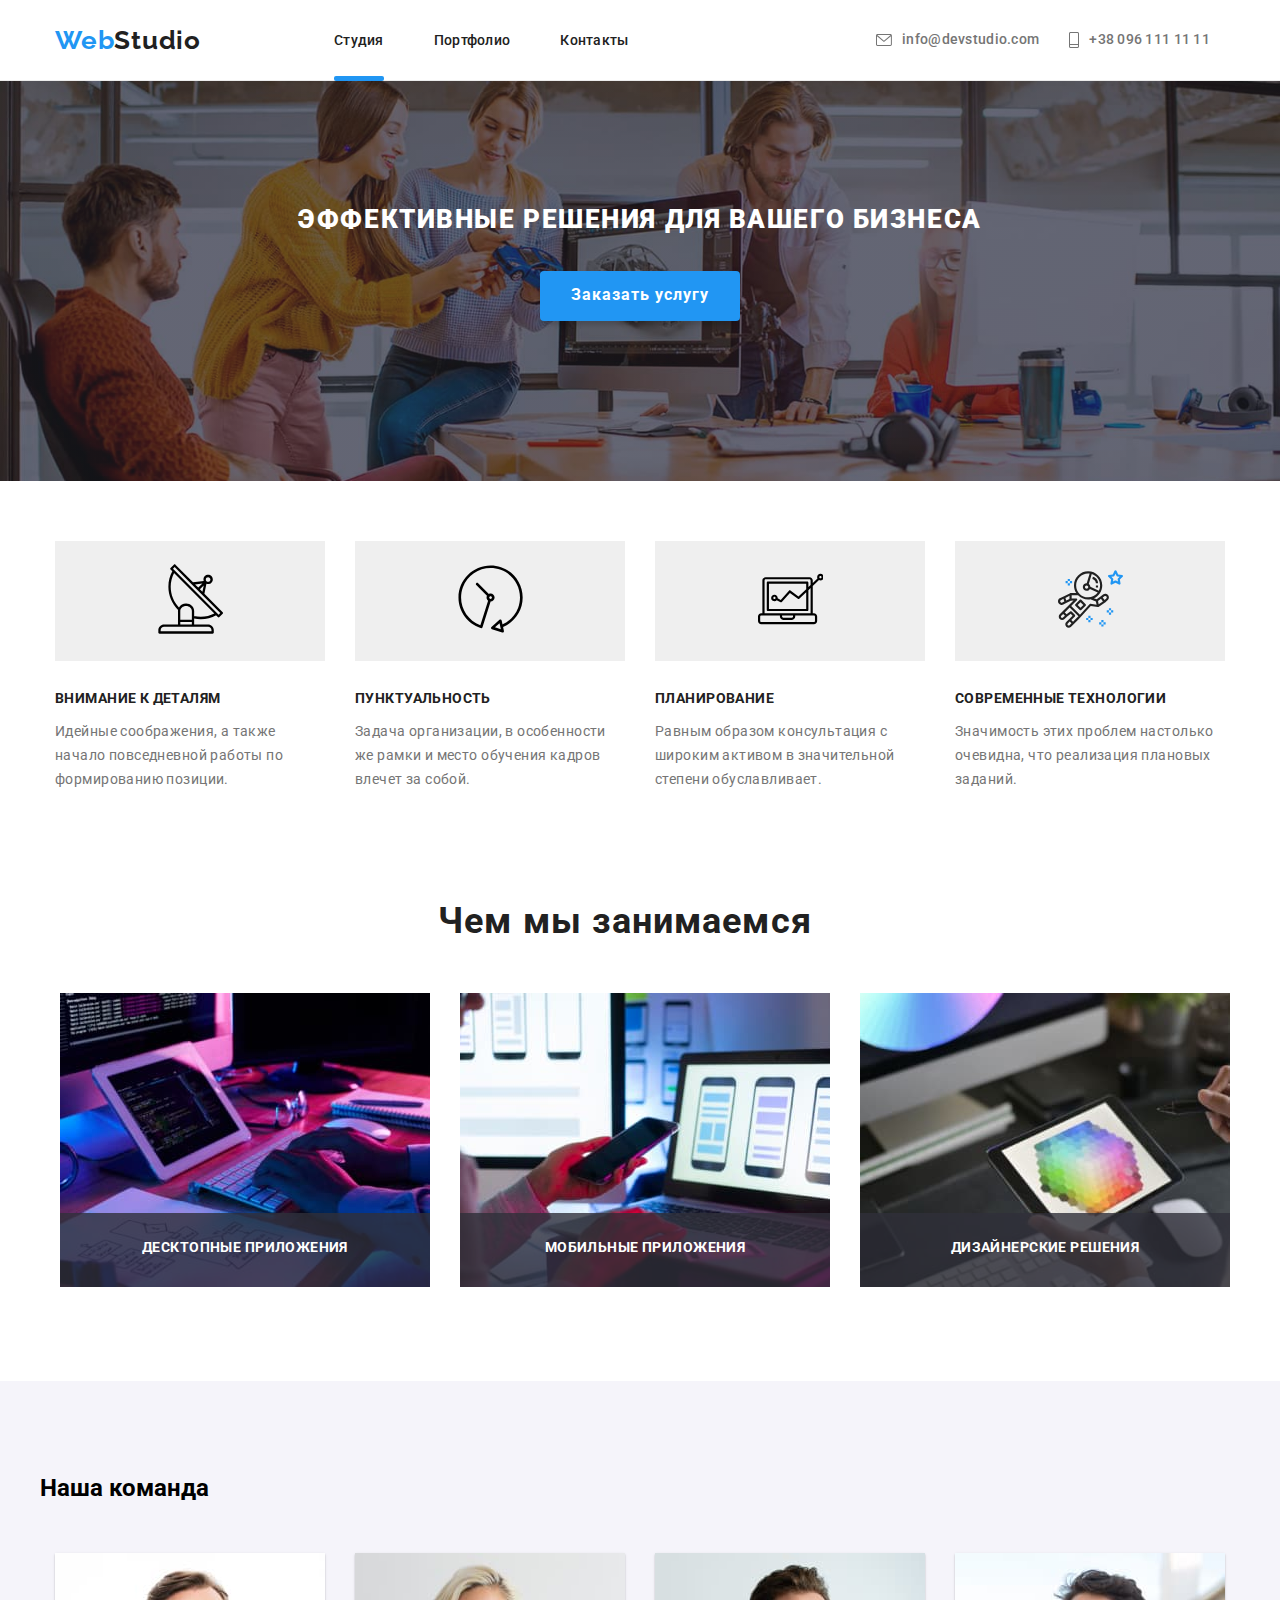
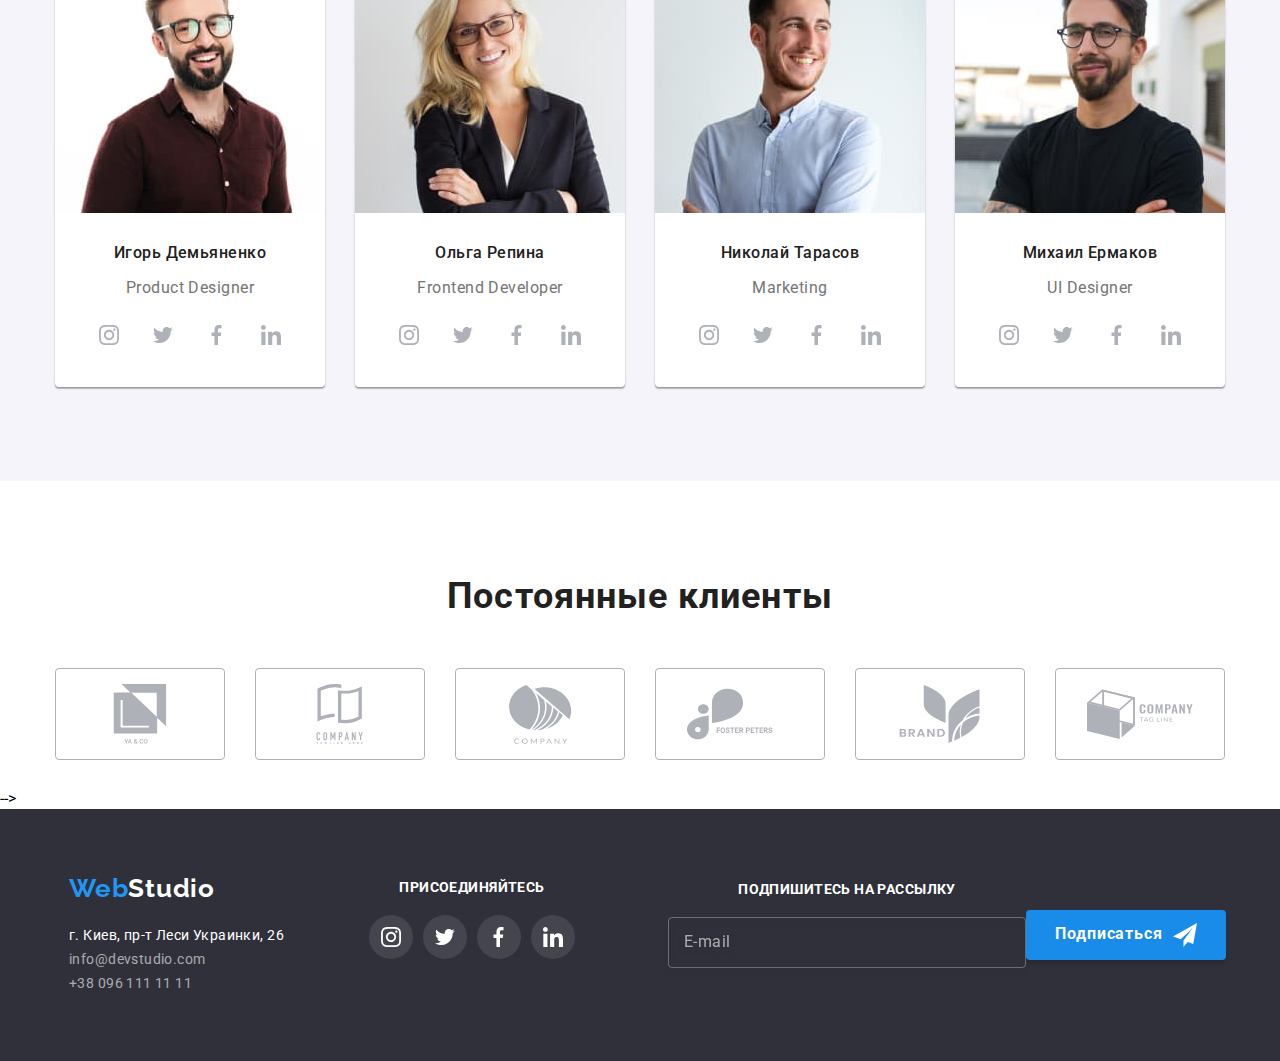
==== commit 31c343b8: "8" ====
--- a/index.html
+++ b/index.html
@@ -510,7 +510,6 @@
             </form>
         </div>
     </div>
---
     <script src="./modal.js"></script> 
     <script src="./menu.js"></script>
 
--- a/css/main.min.css
+++ b/css/main.min.css
@@ -1,2 +1,2 @@
-:root{--first-text-color: #212121;--second-text-color: #ffffff;--text-p-color: #757575;--accent-color: #2196f3}body{font-family:Roboto, sans-serif;max-width:1600px}h1,h2,h3,h4,h5{margin:0}.list{list-style:none;margin:0}.backdrop{position:fixed;width:100%;height:100%;background-color:rgba(0,0,0,0.2);top:0;left:0;transition:opacity 300ms, visibility 300ms;overflow-y:scroll}.backdrop .is-hidden .model{transform:rotate(200deg)}.model{width:450px;min-height:609px;position:absolute;background-color:var(--second-text-color);box-shadow:0px 1px 3px rgba(0,0,0,0.12),0px 1px 1px rgba(0,0,0,0.14),0px 2px 1px rgba(0,0,0,0.2);border-radius:4px;top:50%;left:50%;transform:translate(-50%, -50%) rotate(0);transition:transform 250ms}@media screen and (min-width: 1200px){.model{width:528px;height:581px}}.button-modal{position:absolute;border-radius:50%;background:#ffffff;border:1px solid rgba(0,0,0,0.1);top:8px;right:8px;justify-content:center;align-items:center;cursor:pointer;transition:transform 300ms cubic-bezier(0.45, 0.55, 0.62, 0.51)}.is-hidden{visibility:hidden;opacity:0;pointer-events:none}.title-modal{margin-top:40px;margin-left:40px;margin-right:40px;font-weight:bold;font-size:20px;line-height:23px;text-align:center;letter-spacing:0.03em;color:var(--first-text-color)}.name-modal{position:relative;margin-left:40px;margin-right:40px;margin-bottom:10px}.modal-svg{position:absolute;top:50%;left:10px;transform:translate(50%);transition:fill 250ms cubic-bezier(0.4, 0, 0.2, 1)}.name-name{font-size:12px;line-height:14px;letter-spacing:0.01em;color:#757575;margin-bottom:4px}.modal-input{display:flex;width:100%;min-height:40px;justify-content:center;padding-left:42px;padding-right:42px;border:1px solid rgba(33,33,33,0.2);box-sizing:border-box;border-radius:4px;outline:none;transition:border-color 250ms cubic-bezier(0.4, 0, 0.2, 1)}.modal-input:focus{border-color:#188ce8}.modal-input:focus+.modal-svg{fill:#188ce8}.comments{min-height:120px;resize:none;padding:12px 16px;font-weight:normal;font-size:14px;line-height:1.1;letter-spacing:0.01em;color:rgba(117,117,117,0.5)}.modal-comm{display:flex;width:100%;min-height:120px;justify-content:center;margin-bottom:10px;padding:12px 16px}.button-send{display:block;cursor:pointer;background:#188ce8;box-shadow:0px 4px 4px rgba(0,0,0,0.15);border-radius:4px;border:none;font-weight:bold;font-size:16px;line-height:1.8;align-items:center;text-align:center;letter-spacing:0.06em;color:#ffffff;padding:10px 55px;margin:0 auto;margin-top:30px}.modal-check-text::before{content:'';width:16px;height:15px;border-radius:2px;border:2px solid #212121;display:block;margin-right:5px}.modal-check:checked+.modal-check-text::before{background-image:url(../images/check.svg);background-position:center;background-size:cover;background-repeat:no-repeat;border:none}.modal-check-text{display:flex;align-items:center;justify-content:center;font-weight:normal;font-size:14px;line-height:1.7;letter-spacing:0.03em;color:#757575}.modal-link{color:var(--accent-color);font-weight:normal;font-size:14px;line-height:1.7;letter-spacing:0.03em;text-decoration-skip-ink:none}.modal-check{-webkit-appearance:none;-moz-appearance:none;appearance:none}.header{border-bottom:1px solid #ececec;align-items:center}@media screen and (max-width: 768px){.header{display:flex;justify-content:center}}@media screen and (min-width: 1200px){.header{display:flex;justify-content:center}}.container-header{display:flex;justify-content:space-between;height:60px;width:100%;padding-left:15px;padding-right:15px}@media screen and (min-width: 768px){.container-header{height:80px;display:flex;align-items:center}}@media screen and (min-width: 1200px){.container-header{width:1200px;justify-content:center;align-items:center}}@media screen and (min-width: 1200px){.container-header__contacts{display:flex}}.container-header__link{font-family:Raleway;margin-right:93px;font-style:normal;text-decoration:none;font-weight:bold;font-size:26px;line-height:1.1;letter-spacing:0.03em}.container-header__logo{color:var(--accent-color)}.container-header__nav{display:flex;align-items:center}.container-header__item{text-decoration:none;margin-right:50px;font-weight:500;padding-top:32px;padding-bottom:32px}.container-header__item{position:relative}.container-header__list{align-items:center}@media screen and (max-width: 768px){.container-header__list{display:none}}@media screen and (min-width: 768px){.container-header__list{display:flex}}.container-header__contacts{margin-left:auto;align-items:center;padding-top:20px;padding-bottom:20px;padding:0;padding-right:15px}@media screen and (max-width: 768px){.container-header__contacts{display:none}}.logo{color:var(--first-text-color)}.list{list-style:none}.link{text-decoration:none;font-size:14px;line-height:1.1;letter-spacing:0.02em;color:#212121}.link:hover,.link:focus{color:var(--accent-color)}.container-header__item .active::after{content:' ';position:absolute;width:100%;height:5px;left:0;bottom:0;background:#2196f3;border-radius:2px}.container-header__link-svg{display:flex;flex-direction:row-reverse;font-weight:500;font-size:14px;padding-left:10px;line-height:1.1;letter-spacing:0.02em;text-decoration:none;color:var(--text-p-color)}.container-header__link-svg:hover,.container-header__link-svg:focus{color:var(--accent-color)}.container-header__link-svg:hover .mail-svg,.container-header__link-svg:focus .mail-svg{fill:var(--accent-color)}.container-header__icon{display:flex;align-items:center}@media screen and (min-width: 768px){.container-header__icon{margin-bottom:10px}}@media screen and (min-width: 1200px){.container-header__icon{margin-right:30px;margin-bottom:0}}.container-header__icon:last-child{margin-right:0}.container-header__icon:hover{color:var(--accent-color)}.container-header__icon:hover .container-header__svg{fill:#2196f3}.container-header__svg{fill:#757575}.open-menu-btn{margin-left:auto}.mob-container_menu{padding-right:22px}@media screen and (min-width: 768px){.mob-container{display:none}}.mob-menu{display:flex;flex-direction:column;position:fixed;width:100vw;height:100vh;background-color:white;top:0;left:0;z-index:5}.mob-menu__item{margin-bottom:32px}.mob-menu_link{font-weight:500;font-size:40px;line-height:1.1;letter-spacing:0.02em;color:var(--first-text-color)}.close-menu-btn{margin-left:auto}.menu-contacts{margin-top:auto}.menu-contacts_list{margin-bottom:64px}.menu-contacts_item{margin-bottom:32px}.menu-contacts_tell{font-weight:500;font-size:34px;line-height:1.2;letter-spacing:0.02em;color:#2196f3}.menu-contacts_mail{text-decoration:none;font-weight:500;font-size:24px;line-height:1.2;letter-spacing:0.02em;color:#757575}.menu-networks{display:flex}.menu-networks_item{margin-right:10px;border-right:1px solid rgba(33,33,33,0.2)}.menu-networks .menu-networks_item:last-child{margin-right:0;border:none}.menu-networks_link{list-style:none;margin-right:10px;font-weight:500;font-size:18px;line-height:1.2;letter-spacing:0.02em;color:var(--accent-color)}.hero{background-image:linear-gradient(rgba(47,48,58,0.4), rgba(47,48,58,0.4)),url(../images/baner/baner-tell-1x.jpg);background-position:center;background-size:cover;background-repeat:no-repeat;height:400px;width:100%;color:var(--second-text-color);background-color:#2f303a;text-align:center;padding-top:118px;padding-right:60px;padding-left:60px;margin-bottom:60px}@media (min-device-pixel-ratio: 2), (-webkit-min-device-pixel-ratio: 2), (min-resolution: 192dpi), (min-resolution: 2dppx){.hero{background-image:linear-gradient(rgba(47,48,58,0.4), rgba(47,48,58,0.4)),url(../images/baner/baner-tell-2x.jpg)}}@media screen and (min-width: 768px){.hero{background-image:linear-gradient(rgba(47,48,58,0.4), rgba(47,48,58,0.4)),url(../images/baner/baner-tab-1x.jpg)}}@media screen and (min-width: 768px) and (min-device-pixel-ratio: 2), screen and (min-width: 768px) and (-webkit-min-device-pixel-ratio: 2), screen and (min-width: 768px) and (min-resolution: 192dpi), screen and (min-width: 768px) and (min-resolution: 2dppx){.hero{background-image:linear-gradient(rgba(47,48,58,0.4), rgba(47,48,58,0.4)),url(../images/baner/baner-tab-2x.jpg)}}@media screen and (min-width: 1200px){.hero{background-image:linear-gradient(rgba(47,48,58,0.4), rgba(47,48,58,0.4)),url(../images/baner/baner.jpg)}}@media screen and (min-width: 1200px) and (min-device-pixel-ratio: 2), screen and (min-width: 1200px) and (-webkit-min-device-pixel-ratio: 2), screen and (min-width: 1200px) and (min-resolution: 192dpi), screen and (min-width: 1200px) and (min-resolution: 2dppx){.hero{background-image:linear-gradient(rgba(47,48,58,0.4), rgba(47,48,58,0.4)),url(../images/baner/baner-2x.jpg)}}.hero__title{font-weight:900;font-size:26px;line-height:1.6;text-align:center;letter-spacing:0.06em;text-transform:uppercase;color:#ffffff;padding-bottom:30px}.hero__button{cursor:pointer;width:200px;height:50px;font-weight:bold;font-size:16px;line-height:1,8;align-items:center;justify-content:center;text-align:center;letter-spacing:0.06em;color:#ffffff;background-color:var(--accent-color);border-radius:4px;border:none;box-shadow:0px 4px 4px rgba(0,0,0,0.15);text-align:center}.hero__button:hover,.hero__button:focus{color:var(--first-text-color)}.container-about{width:100%;margin:0 auto}@media screen and (min-width: 480px){.container-about{width:480px}}@media screen and (min-width: 768px){.container-about{width:768px}}@media screen and (min-width: 1200px){.container-about{width:1200px}}.container-about__title{display:none;margin-bottom:10px}.about-list{padding:0;margin-right:0}@media screen and (min-width: 768px){.about-list{width:768px;display:flex;flex-wrap:wrap;margin-left:-15px}}@media screen and (min-width: 1200px){.about-list{width:1200px}}@media screen and (min-width: 768px){.about-list__item{width:calc((100% - 2 * 30px) / 2);margin-left:30px}}@media screen and (min-width: 1200px){.about-list__item{width:calc((100% - 4 * 30px) / 4);margin-left:30px}}.about-list__button{width:100%;height:120px;border:none;margin-bottom:30px}.about-list__title{font-weight:bold;justify-content:center;align-items:center;font-size:14px;line-height:1.1;letter-spacing:0.03em;text-transform:uppercase;color:var(--first-text-color)}.about-list__text{font-weight:normal;font-size:14px;line-height:1.7;letter-spacing:0.03em;color:var(--text-p-color)}.section-work{background:var(--second-text-color)}@media screen and (max-width: 1200px){.section-work{display:none;margin-top:94px}}.container-work{justify-content:center;margin-top:94px;margin-bottom:94px;margin-left:-30px}.container-work__title{color:var(--first-text-color);font-size:36px;font-weight:bold;font-size:36px;line-height:1.2;text-align:center;letter-spacing:0.03em}.work-list{display:flex;justify-content:center;margin-top:50px}.work-list__wrappen{position:relative;display:flex}.work-list__text{position:absolute;width:100%;height:25%;margin:0;bottom:0;padding-top:27px;background:rgba(47,48,58,0.8);align-items:center;justify-content:center;font-weight:bold;font-size:14px;line-height:1.1;text-align:center;letter-spacing:0.03em;text-transform:uppercase;color:var(--second-text-color)}.work-list .work-list__item+.work-list__item{margin-left:30px}.section-group{background:#f5f4fa;padding-top:94px;padding-bottom:94px;padding-left:15px;padding-right:15px;margin-bottom:94px}.section-group .container-group{margin:0 auto}@media screen and (min-width: 480px){.section-group .container-group{width:480px}}@media screen and (min-width: 768px){.section-group .container-group{width:768px}}@media screen and (min-width: 1200px){.section-group .container-group{width:1200px}}.section-group__title{padding-bottom:60px;font-weight:bold;font-size:36px;line-height:1.2;text-align:center;letter-spacing:0.03em;color:var(--first-text-color)}.group-list{padding-left:0;justify-content:space-between}@media screen and (min-width: 768px){.group-list{width:768px;display:flex;flex-wrap:wrap;justify-content:center;align-items:center;margin-left:-15px}}@media screen and (min-width: 1200px){.group-list{width:1200px;display:flex;flex-wrap:wrap;justify-content:center;align-items:center;margin-left:-15px;margin-top:50px}}.group-list__item{box-shadow:0px 1px 3px rgba(0,0,0,0.12),0px 1px 1px rgba(0,0,0,0.14),0px 2px 1px rgba(0,0,0,0.2);border-radius:0px 0px 4px 4px;background-color:#ffffff}@media screen and (min-width: 768px){.group-list__item{width:calc((100% - 4 * 15px) / 2);margin-left:15px}}@media screen and (min-width: 1200px){.group-list__item{width:calc((100% - 8 * 15px) / 4);margin-left:30px}}.group-list__img{max-width:100%;display:block;height:auto}.group-list__title{margin-top:30px;font-family:Roboto;font-style:normal;font-weight:500;font-size:16px;line-height:1.2;text-align:center;letter-spacing:0.03em;color:var(--first-text-color)}.group-list__text{color:var(--text-p-color);font-weight:normal;font-size:16px;line-height:1.2;text-align:center;letter-spacing:0.03em;margin-bottom:16px}.button-group{display:inline;background-size:cover;max-width:270px;background:#ffffff;border:0;padding:0}.networks{display:flex;padding-left:0;justify-content:center;align-items:center}.networks__item{width:44px;height:44px;display:block;margin-bottom:30px}.networks__svg{fill:#afb1b8}.networks__item+.networks__item{margin-left:10px}.networks__link{width:100%;height:100%;border-radius:50%;display:flex;align-items:center;justify-content:center}.networks__link:hover,.networks__link:focus{background-color:var(--accent-color)}.networks__link:hover .networks__svg,.networks__link:focus .networks__svg{fill:#ffffff}.container-company{margin-bottom:94px;width:100%;margin:0 auto}@media screen and (min-width: 480px){.container-company{width:480px}}@media screen and (min-width: 768px){.container-company{width:768px}}@media screen and (min-width: 1200px){.container-company{width:1200px}}.container-company__title{justify-content:center;align-items:center;font-weight:bold;font-size:36px;line-height:1.2;text-align:center;letter-spacing:0.03em;color:#212121;margin-bottom:50px}.container-company__list{justify-content:center;align-items:center;display:flex;flex-wrap:wrap;padding-left:0}@media screen and (min-width: 480px){.container-company__list{width:480px}}@media screen and (min-width: 768px){.container-company__list{width:768px}}@media screen and (min-width: 1200px){.container-company__list{width:1200px;margin-left:-15px}}.container-company__item{width:170px;height:92px;margin-left:30px;margin-bottom:30px}@media screen and (min-width: 480px){.container-company__item{width:calc((100% - 2 * 30px) / 2);margin-left:30px}}@media screen and (min-width: 768px){.container-company__item{width:calc((100% - 3 * 30px) / 3);margin-left:30px}}@media screen and (min-width: 1200px){.container-company__item{width:calc((100% - 6 * 30px) / 6);margin-left:30px}}.container-company__link{width:100%;height:100%;display:flex;justify-content:center;align-items:center;border:1px solid #afb1b8;border-radius:4px}.container-company__link:hover{border:solid #2196f3}.container-company__svg{fill:#afb1b8}.container-company__link:hover .container-company__svg,.container-company__link:focus .container-company__svg{fill:var(--accent-color)}.footer{background:#2f303a;justify-content:center;align-items:center}@media screen and (min-width: 480px){.footer{width:100%;height:603px;justify-content:center}}@media screen and (min-width: 768px){.footer{width:100%;height:463px;justify-content:center}}@media screen and (min-width: 1200px){.footer{display:flex;justify-content:center;height:252px}}@media screen and (min-width: 768px){.footer__block{justify-content:center;align-items:center;padding-top:60px;margin-bottom:60px;display:flex}}@media screen and (min-width: 1200px){.footer__block{display:flex}}.container-footer{padding-left:15px;padding-right:15px}@media screen and (min-width: 480px){.container-footer{padding-top:60px;margin-bottom:60px}}@media screen and (min-width: 768px){.container-footer{margin-right:165px;padding-top:0;margin-bottom:0}}@media screen and (min-width: 1200px){.container-footer{margin-right:70px}}.container-footer__logo{text-decoration:none;color:var(--accent-color)}.container-footer__address{margin-top:20px}.container-footer__list{font-family:Roboto;font-style:normal;padding-left:0}.container-footer__link{font-family:Raleway;font-style:normal;text-decoration:none;color:var(--second-text-color);font-weight:bold;font-size:26px;line-height:1.2;letter-spacing:0.03em}@media screen and (max-width: 1200px){.container-footer__link{display:flex;justify-content:center;align-items:center}}.container-footer__map{font-weight:normal;font-size:14px;line-height:1.7;letter-spacing:0.03em;color:var(--second-text-color);text-decoration:none}@media screen and (min-width: 480px){.container-footer__map{display:flex;justify-content:center;align-items:center}}.container-footer__map:hover,.container-footer__map:focus{color:var(--accent-color)}.container-footer__mail{font-weight:normal;font-size:14px;line-height:1.7;letter-spacing:0.03em;color:rgba(255,255,255,0.6);text-decoration:none}@media screen and (min-width: 480px){.container-footer__mail{display:flex;justify-content:center;align-items:center}}@media screen and (min-width: 1200px){.container-footer__mail{justify-content:flex-start}}.container-footer__mail:hover,.container-footer__mail:focus{color:var(--accent-color)}@media screen and (min-width: 480px){.container-contacts{margin-bottom:60px}}@media screen and (min-width: 768px){.container-contacts{margin-bottom:0}}.container-contacts__title{font-weight:bold;font-size:14px;line-height:1.1;letter-spacing:0.03em;text-transform:uppercase;color:var(--second-text-color);margin-bottom:20px}@media screen and (min-width: 480px){.container-contacts__title{display:flex;justify-content:center;align-items:center}}.container-contacts__item{width:44px;height:44px;margin-bottom:30px}.container-contacts__list{display:flex;padding-left:0}@media screen and (min-width: 480px){.container-contacts__list{justify-content:center;align-items:center}}.container-contacts__item+.container-contacts__item{margin-left:10px}.container-contacts__svg{fill:#ffffff}.container-contacts__link{width:100%;height:100%;border-radius:50%;display:flex;background:rgba(255,255,255,0.1);align-items:center;justify-content:center}.container-contacts__link:hover,.container-contacts__link:focus{background-color:var(--accent-color)}.container-contacts__link:hover .container-contacts__svg,.container-contacts__link:focus .container-contacts__svg{fill:#ffffff}.footer-input__container{display:flex;justify-content:center;align-items:center;margin-bottom:20px}@media screen and (min-width: 768px){.footer-input{justify-content:center;align-items:center}}@media screen and (min-width: 1200px){.footer-input{margin-left:93px;display:flex}}@media screen and (min-width: 768px){.footer-form{justify-content:center;align-items:center;margin-bottom:0}}.footer-form__title{display:flex;flex-direction:column;font-weight:bold;font-size:14px;line-height:16px;letter-spacing:0.03em;text-transform:uppercase;color:#ffffff;align-items:center}.footer-form__email::placeholder{font-size:16px;line-height:20px;align-items:center;letter-spacing:0.03em;color:rgba(255,255,255,0.6)}.footer-form__email{margin-top:20px;padding:15px;border:1px solid rgba(255,255,255,0.3);box-sizing:border-box;filter:drop-shadow(0px 4px 4px rgba(0,0,0,0.15));border-radius:4px;background-color:transparent;min-width:358px;min-height:50px}.footer-form__button{width:200px;height:50px;cursor:pointer;display:block;background:#188ce8;box-shadow:0px 4px 4px rgba(0,0,0,0.15);border-radius:4px;border:none;font-weight:bold;font-size:16px;line-height:1.8;align-items:center;justify-content:center;letter-spacing:0.06em;color:#ffffff;margin-top:auto;margin-left:10px;display:flex;margin:auto}.footer-form__svg{fill:#ffffff;margin-left:10px}.portfolio{margin-top:94px}.container-tabs{width:100%;margin-bottom:50px;padding-left:15px;padding-right:15px;margin-left:auto;margin-right:auto}@media screen and (min-width: 480px){.container-tabs{width:480px}}@media screen and (min-width: 768px){.container-tabs{width:768px}}@media screen and (min-width: 1200px){.container-tabs{width:1200px}}.container-tabs__title{display:none}@media screen and (min-width: 480px){.container-tabs__list{justify-content:start;display:flex;flex-wrap:wrap}}@media screen and (min-width: 768px){.container-tabs__list{display:flex;justify-content:center}}.container-tabs__button{font-family:Roboto;margin-right:8px;font-style:normal;font-weight:500;font-size:16px;line-height:1.6;text-align:center;letter-spacing:0.03em;background:#f5f4fa;color:var(--first-text-color);border:none;background:#f5f4fa;border-radius:4px;padding:6px 22px}.container-tabs__button:hover,.container-tabs__button:focus{background:var(--accent-color);color:var(--button-color)}.container-img{padding-left:15px;padding-right:15px}@media screen and (min-width: 480px){.container-img{width:480px}}@media screen and (min-width: 768px){.container-img{width:768px}}@media screen and (min-width: 1200px){.container-img{width:1200px;margin-left:auto;margin-right:auto;margin-bottom:94px}}@media screen and (min-width: 1200px){.container-img__list{display:flex;flex-wrap:wrap;padding-left:0}}.container-img__item{background:#ffffff;border:1px solid #eeeeee;display:block}@media screen and (min-width: 768px){.container-img__item{width:calc((100% - 60px) / 3);margin-right:30px;margin-bottom:30px}}.container-img__item:hover,.container-img__item:focus{box-shadow:0px 1px 1px rgba(0,0,0,0.12),0px 4px 4px rgba(0,0,0,0.06),1px 4px 6px rgba(0,0,0,0.16)}.container-img__item:nth-child(3n){margin-right:0}.container-img__item :nth-last-child(-n+3){margin-bottom:0}.container-img__link{text-decoration:none}.wrappen-img{position:relative;overflow:hidden;display:block}.wrappen-img__img{display:block;max-width:100%}.wrappen-img__text{position:absolute;height:100%;width:100%;padding:63px 24px;top:0;left:0;margin:0;transform:translateY(101%);transition:transform 250ms cubic-bezier(0.4, 0, 0.2, 1);overflow:auto;font-weight:normal;font-size:18px;line-height:1.5;letter-spacing:0.03em;color:var(--button-color);background-color:var(--accent-color)}.wrappen-img:hover .wrappen-img__text{transform:translateY(0)}.list-text{padding-bottom:20px;padding-left:24px;font-weight:normal;font-size:16px;line-height:1.8;letter-spacing:0.03em;color:var(--text-p-color)}.list-title{padding-left:24px;padding-top:20px;font-weight:bold;font-size:18px;line-height:2;letter-spacing:0.06em;color:var(--first-text-color)}
+:root{--first-text-color: #212121;--second-text-color: #ffffff;--text-p-color: #757575;--accent-color: #2196f3}body{font-family:Roboto, sans-serif;max-width:1600px}h1,h2,h3,h4,h5{margin:0}.list{list-style:none;margin:0}.backdrop{position:fixed;width:100%;height:100%;background-color:rgba(0,0,0,0.2);top:0;left:0;transition:opacity 300ms, visibility 300ms;overflow-y:scroll}.backdrop .is-hidden .model{transform:rotate(200deg)}.model{width:450px;min-height:609px;position:absolute;background-color:var(--second-text-color);box-shadow:0px 1px 3px rgba(0,0,0,0.12),0px 1px 1px rgba(0,0,0,0.14),0px 2px 1px rgba(0,0,0,0.2);border-radius:4px;top:50%;left:50%;transform:translate(-50%, -50%) rotate(0);transition:transform 250ms}@media screen and (min-width: 1200px){.model{width:528px;height:581px}}.button-modal{position:absolute;border-radius:50%;background:#ffffff;border:1px solid rgba(0,0,0,0.1);top:8px;right:8px;justify-content:center;align-items:center;cursor:pointer;transition:transform 300ms cubic-bezier(0.45, 0.55, 0.62, 0.51)}.is-hidden{visibility:hidden;opacity:0;pointer-events:none}.title-modal{margin-top:40px;margin-left:40px;margin-right:40px;font-weight:bold;font-size:20px;line-height:23px;text-align:center;letter-spacing:0.03em;color:var(--first-text-color)}.name-modal{position:relative;margin-left:40px;margin-right:40px;margin-bottom:10px}.modal-svg{position:absolute;top:50%;left:10px;transform:translate(50%);transition:fill 250ms cubic-bezier(0.4, 0, 0.2, 1)}.name-name{font-size:12px;line-height:14px;letter-spacing:0.01em;color:#757575;margin-bottom:4px}.modal-input{display:flex;width:100%;min-height:40px;justify-content:center;padding-left:42px;padding-right:42px;border:1px solid rgba(33,33,33,0.2);box-sizing:border-box;border-radius:4px;outline:none;transition:border-color 250ms cubic-bezier(0.4, 0, 0.2, 1)}.modal-input:focus{border-color:#188ce8}.modal-input:focus+.modal-svg{fill:#188ce8}.comments{min-height:120px;resize:none;padding:12px 16px;font-weight:normal;font-size:14px;line-height:1.1;letter-spacing:0.01em;color:rgba(117,117,117,0.5)}.modal-comm{display:flex;width:100%;min-height:120px;justify-content:center;margin-bottom:10px;padding:12px 16px}.button-send{display:block;cursor:pointer;background:#188ce8;box-shadow:0px 4px 4px rgba(0,0,0,0.15);border-radius:4px;border:none;font-weight:bold;font-size:16px;line-height:1.8;align-items:center;text-align:center;letter-spacing:0.06em;color:#ffffff;padding:10px 55px;margin:0 auto;margin-top:30px}.modal-check-text::before{content:'';width:16px;height:15px;border-radius:2px;border:2px solid #212121;display:block;margin-right:5px}.modal-check:checked+.modal-check-text::before{background-image:url(../images/check.svg);background-position:center;background-size:cover;background-repeat:no-repeat;border:none}.modal-check-text{display:flex;align-items:center;justify-content:center;font-weight:normal;font-size:14px;line-height:1.7;letter-spacing:0.03em;color:#757575}.modal-link{color:var(--accent-color);font-weight:normal;font-size:14px;line-height:1.7;letter-spacing:0.03em;text-decoration-skip-ink:none}.modal-check{-webkit-appearance:none;-moz-appearance:none;appearance:none}.header{border-bottom:1px solid #ececec;align-items:center}@media screen and (max-width: 768px){.header{display:flex;justify-content:center}}@media screen and (min-width: 1200px){.header{display:flex;justify-content:center}}.container-header{display:flex;justify-content:space-between;height:60px;width:100%;padding-left:15px;padding-right:15px}@media screen and (min-width: 768px){.container-header{height:80px;display:flex;align-items:center}}@media screen and (min-width: 1200px){.container-header{width:1200px;justify-content:center;align-items:center}}@media screen and (min-width: 1200px){.container-header__contacts{display:flex}}.container-header__link{font-family:Raleway;margin-right:93px;font-style:normal;text-decoration:none;font-weight:bold;font-size:26px;line-height:1.1;letter-spacing:0.03em}.container-header__logo{color:var(--accent-color)}.container-header__nav{display:flex;align-items:center}.container-header__item{text-decoration:none;margin-right:50px;font-weight:500;padding-top:32px;padding-bottom:32px}.container-header__item{position:relative}.container-header__list{align-items:center}@media screen and (max-width: 768px){.container-header__list{display:none}}@media screen and (min-width: 768px){.container-header__list{display:flex}}.container-header__contacts{margin-left:auto;align-items:center;padding-top:20px;padding-bottom:20px;padding:0;padding-right:15px}@media screen and (max-width: 768px){.container-header__contacts{display:none}}.logo{color:var(--first-text-color)}.list{list-style:none}.link{text-decoration:none;font-size:14px;line-height:1.1;letter-spacing:0.02em;color:#212121}.link:hover,.link:focus{color:var(--accent-color)}.container-header__item .active::after{content:' ';position:absolute;width:100%;height:5px;left:0;bottom:0;background:#2196f3;border-radius:2px}.container-header__link-svg{display:flex;flex-direction:row-reverse;font-weight:500;font-size:14px;padding-left:10px;line-height:1.1;letter-spacing:0.02em;text-decoration:none;color:var(--text-p-color)}.container-header__link-svg:hover,.container-header__link-svg:focus{color:var(--accent-color)}.container-header__link-svg:hover .mail-svg,.container-header__link-svg:focus .mail-svg{fill:var(--accent-color)}.container-header__icon{display:flex;align-items:center}@media screen and (min-width: 768px){.container-header__icon{margin-bottom:10px}}@media screen and (min-width: 1200px){.container-header__icon{margin-right:30px;margin-bottom:0}}.container-header__icon:last-child{margin-right:0}.container-header__icon:hover{color:var(--accent-color)}.container-header__icon:hover .container-header__svg{fill:#2196f3}.container-header__svg{fill:#757575}.open-menu-btn{margin-left:auto}.mob-container_menu{padding-right:22px}@media screen and (min-width: 768px){.mob-container{display:none}}.mob-menu{display:flex;flex-direction:column;position:fixed;width:100vw;height:100vh;background-color:white;top:0;left:0;z-index:5}.mob-menu__item{margin-bottom:32px}.mob-menu_link{font-weight:500;font-size:40px;line-height:1.1;letter-spacing:0.02em;color:var(--first-text-color)}.close-menu-btn{margin-left:auto}.menu-contacts{margin-top:auto}.menu-contacts_list{margin-bottom:64px}.menu-contacts_item{margin-bottom:32px}.menu-contacts_tell{font-weight:500;font-size:34px;line-height:1.2;letter-spacing:0.02em;color:#2196f3}.menu-contacts_mail{text-decoration:none;font-weight:500;font-size:24px;line-height:1.2;letter-spacing:0.02em;color:#757575}.menu-networks{display:flex}.menu-networks_item{margin-right:10px;border-right:1px solid rgba(33,33,33,0.2)}.menu-networks .menu-networks_item:last-child{margin-right:0;border:none}.menu-networks_link{list-style:none;margin-right:10px;font-weight:500;font-size:18px;line-height:1.2;letter-spacing:0.02em;color:var(--accent-color)}.hero{background-image:linear-gradient(rgba(47,48,58,0.4), rgba(47,48,58,0.4)),url(../images/baner/baner-tell-1x.jpg);background-position:center;background-size:cover;background-repeat:no-repeat;height:400px;width:100%;color:var(--second-text-color);background-color:#2f303a;text-align:center;padding-top:118px;padding-right:60px;padding-left:60px;margin-bottom:60px}@media (min-device-pixel-ratio: 2), (-webkit-min-device-pixel-ratio: 2), (min-resolution: 192dpi), (min-resolution: 2dppx){.hero{background-image:linear-gradient(rgba(47,48,58,0.4), rgba(47,48,58,0.4)),url(../images/baner/baner-tell-2x.jpg)}}@media screen and (min-width: 768px){.hero{background-image:linear-gradient(rgba(47,48,58,0.4), rgba(47,48,58,0.4)),url(../images/baner/baner-tab-1x.jpg)}}@media screen and (min-width: 768px) and (min-device-pixel-ratio: 2), screen and (min-width: 768px) and (-webkit-min-device-pixel-ratio: 2), screen and (min-width: 768px) and (min-resolution: 192dpi), screen and (min-width: 768px) and (min-resolution: 2dppx){.hero{background-image:linear-gradient(rgba(47,48,58,0.4), rgba(47,48,58,0.4)),url(../images/baner/baner-tab-2x.jpg)}}@media screen and (min-width: 1200px){.hero{background-image:linear-gradient(rgba(47,48,58,0.4), rgba(47,48,58,0.4)),url(../images/baner/baner.jpg)}}@media screen and (min-width: 1200px) and (min-device-pixel-ratio: 2), screen and (min-width: 1200px) and (-webkit-min-device-pixel-ratio: 2), screen and (min-width: 1200px) and (min-resolution: 192dpi), screen and (min-width: 1200px) and (min-resolution: 2dppx){.hero{background-image:linear-gradient(rgba(47,48,58,0.4), rgba(47,48,58,0.4)),url(../images/baner/baner-2x.jpg)}}.hero__title{font-weight:900;font-size:26px;line-height:1.6;text-align:center;letter-spacing:0.06em;text-transform:uppercase;color:#ffffff;padding-bottom:30px}.hero__button{cursor:pointer;width:200px;height:50px;font-weight:bold;font-size:16px;line-height:1,8;align-items:center;justify-content:center;text-align:center;letter-spacing:0.06em;color:#ffffff;background-color:var(--accent-color);border-radius:4px;border:none;box-shadow:0px 4px 4px rgba(0,0,0,0.15);text-align:center}.hero__button:hover,.hero__button:focus{color:var(--first-text-color)}.container-about{width:100%;margin:0 auto}@media screen and (min-width: 480px){.container-about{width:480px}}@media screen and (min-width: 768px){.container-about{width:768px}}@media screen and (min-width: 1200px){.container-about{width:1200px}}.container-about__title{display:none;margin-bottom:10px}.about-list{padding:0;margin-right:0}@media screen and (min-width: 768px){.about-list{width:768px;display:flex;flex-wrap:wrap;margin-left:-15px}}@media screen and (min-width: 1200px){.about-list{width:1200px}}@media screen and (min-width: 768px){.about-list__item{width:calc((100% - 2 * 30px) / 2);margin-left:30px}}@media screen and (min-width: 1200px){.about-list__item{width:calc((100% - 4 * 30px) / 4);margin-left:30px}}.about-list__button{width:100%;height:120px;border:none;margin-bottom:30px}.about-list__title{font-weight:bold;justify-content:center;align-items:center;font-size:14px;line-height:1.1;letter-spacing:0.03em;text-transform:uppercase;color:var(--first-text-color)}.about-list__text{font-weight:normal;font-size:14px;line-height:1.7;letter-spacing:0.03em;color:var(--text-p-color)}.section-work{background:var(--second-text-color)}@media screen and (max-width: 1200px){.section-work{display:none;margin-top:94px}}.container-work{justify-content:center;margin-top:94px;margin-bottom:94px;margin-left:-30px}.container-work__title{color:var(--first-text-color);font-size:36px;font-weight:bold;font-size:36px;line-height:1.2;text-align:center;letter-spacing:0.03em}.work-list{display:flex;justify-content:center;margin-top:50px}.work-list__wrappen{position:relative;display:flex}.work-list__text{position:absolute;width:100%;height:25%;margin:0;bottom:0;padding-top:27px;background:rgba(47,48,58,0.8);align-items:center;justify-content:center;font-weight:bold;font-size:14px;line-height:1.1;text-align:center;letter-spacing:0.03em;text-transform:uppercase;color:var(--second-text-color)}.work-list .work-list__item+.work-list__item{margin-left:30px}.section-group{background:#f5f4fa;padding-top:94px;padding-bottom:94px;padding-left:15px;padding-right:15px;margin-bottom:94px}.section-group .container-group{margin:0 auto}@media screen and (min-width: 480px){.section-group .container-group{width:480px}}@media screen and (min-width: 768px){.section-group .container-group{width:768px}}@media screen and (min-width: 1200px){.section-group .container-group{width:1200px}}.section-group__title{padding-bottom:60px;font-weight:bold;font-size:36px;line-height:1.2;text-align:center;letter-spacing:0.03em;color:var(--first-text-color)}.group-list{padding-left:0;justify-content:space-between}@media screen and (min-width: 768px){.group-list{width:768px;display:flex;flex-wrap:wrap;justify-content:center;align-items:center;margin-left:-15px}}@media screen and (min-width: 1200px){.group-list{width:1200px;display:flex;flex-wrap:wrap;justify-content:center;align-items:center;margin-left:-15px;margin-top:50px}}.group-list__item{box-shadow:0px 1px 3px rgba(0,0,0,0.12),0px 1px 1px rgba(0,0,0,0.14),0px 2px 1px rgba(0,0,0,0.2);border-radius:0px 0px 4px 4px;background-color:#ffffff}@media screen and (min-width: 768px){.group-list__item{width:calc((100% - 4 * 15px) / 2);margin-left:15px}}@media screen and (min-width: 1200px){.group-list__item{width:calc((100% - 8 * 15px) / 4);margin-left:30px}}.group-list__img{max-width:100%;display:block;height:auto}.group-list__title{margin-top:30px;font-family:Roboto;font-style:normal;font-weight:500;font-size:16px;line-height:1.2;text-align:center;letter-spacing:0.03em;color:var(--first-text-color)}.group-list__text{color:var(--text-p-color);font-weight:normal;font-size:16px;line-height:1.2;text-align:center;letter-spacing:0.03em;margin-bottom:16px}.button-group{display:inline;background-size:cover;max-width:270px;background:#ffffff;border:0;padding:0}.networks{display:flex;padding-left:0;justify-content:center;align-items:center}.networks__item{width:44px;height:44px;display:block;margin-bottom:30px}.networks__svg{fill:#afb1b8}.networks__item+.networks__item{margin-left:10px}.networks__link{width:100%;height:100%;border-radius:50%;display:flex;align-items:center;justify-content:center}.networks__link:hover,.networks__link:focus{background-color:var(--accent-color)}.networks__link:hover .networks__svg,.networks__link:focus .networks__svg{fill:#ffffff}.container-company{margin-bottom:94px;width:100%;margin:0 auto}@media screen and (min-width: 480px){.container-company{width:480px}}@media screen and (min-width: 768px){.container-company{width:768px}}@media screen and (min-width: 1200px){.container-company{width:1200px}}.container-company__title{justify-content:center;align-items:center;font-weight:bold;font-size:36px;line-height:1.2;text-align:center;letter-spacing:0.03em;color:#212121;margin-bottom:50px}.container-company__list{justify-content:center;align-items:center;display:flex;flex-wrap:wrap;padding-left:0}@media screen and (min-width: 480px){.container-company__list{width:480px}}@media screen and (min-width: 768px){.container-company__list{width:768px}}@media screen and (min-width: 1200px){.container-company__list{width:1200px;margin-left:-15px}}.container-company__item{width:170px;height:92px;margin-left:30px;margin-bottom:30px}@media screen and (min-width: 480px){.container-company__item{width:calc((100% - 2 * 30px) / 2);margin-left:30px}}@media screen and (min-width: 768px){.container-company__item{width:calc((100% - 3 * 30px) / 3);margin-left:30px}}@media screen and (min-width: 1200px){.container-company__item{width:calc((100% - 6 * 30px) / 6);margin-left:30px}}.container-company__link{width:100%;height:100%;display:flex;justify-content:center;align-items:center;border:1px solid #afb1b8;border-radius:4px}.container-company__link:hover{border:solid #2196f3}.container-company__svg{fill:#afb1b8}.container-company__link:hover .container-company__svg,.container-company__link:focus .container-company__svg{fill:var(--accent-color)}.footer{background:#2f303a;justify-content:center;align-items:center}@media screen and (min-width: 480px){.footer{width:100%;height:603px;justify-content:center}}@media screen and (min-width: 768px){.footer{width:100%;height:463px;justify-content:center}}@media screen and (min-width: 1200px){.footer{display:flex;justify-content:center;height:252px}}@media screen and (min-width: 768px){.footer__block{justify-content:center;align-items:center;padding-top:60px;margin-bottom:60px;display:flex}}@media screen and (min-width: 1200px){.footer__block{display:flex}}.container-footer{padding-left:15px;padding-right:15px}@media screen and (min-width: 480px){.container-footer{padding-top:60px;margin-bottom:60px}}@media screen and (min-width: 768px){.container-footer{margin-right:165px;padding-top:0;margin-bottom:0}}@media screen and (min-width: 1200px){.container-footer{margin-right:70px}}.container-footer__logo{text-decoration:none;color:var(--accent-color)}.container-footer__address{margin-top:20px}.container-footer__list{font-family:Roboto;font-style:normal;padding-left:0}.container-footer__link{font-family:Raleway;font-style:normal;text-decoration:none;color:var(--second-text-color);font-weight:bold;font-size:26px;line-height:1.2;letter-spacing:0.03em}@media screen and (max-width: 1200px){.container-footer__link{display:flex;justify-content:center;align-items:center}}.container-footer__map{font-weight:normal;font-size:14px;line-height:1.7;letter-spacing:0.03em;color:var(--second-text-color);text-decoration:none}@media screen and (min-width: 480px){.container-footer__map{display:flex;justify-content:center;align-items:center}}.container-footer__map:hover,.container-footer__map:focus{color:var(--accent-color)}.container-footer__mail{font-weight:normal;font-size:14px;line-height:1.7;letter-spacing:0.03em;color:rgba(255,255,255,0.6);text-decoration:none}@media screen and (min-width: 480px){.container-footer__mail{display:flex;justify-content:center;align-items:center}}@media screen and (min-width: 1200px){.container-footer__mail{justify-content:flex-start}}.container-footer__mail:hover,.container-footer__mail:focus{color:var(--accent-color)}@media screen and (min-width: 480px){.container-contacts{margin-bottom:60px}}@media screen and (min-width: 768px){.container-contacts{margin-bottom:0}}.container-contacts__title{font-weight:bold;font-size:14px;line-height:1.1;letter-spacing:0.03em;text-transform:uppercase;color:var(--second-text-color);margin-bottom:20px}@media screen and (min-width: 480px){.container-contacts__title{display:flex;justify-content:center;align-items:center}}.container-contacts__item{width:44px;height:44px;margin-bottom:30px}.container-contacts__list{display:flex;padding-left:0}@media screen and (min-width: 480px){.container-contacts__list{justify-content:center;align-items:center}}.container-contacts__item+.container-contacts__item{margin-left:10px}.container-contacts__svg{fill:#ffffff}.container-contacts__link{width:100%;height:100%;border-radius:50%;display:flex;background:rgba(255,255,255,0.1);align-items:center;justify-content:center}.container-contacts__link:hover,.container-contacts__link:focus{background-color:var(--accent-color)}.container-contacts__link:hover .container-contacts__svg,.container-contacts__link:focus .container-contacts__svg{fill:#ffffff}.footer-input__container{display:flex;justify-content:center;align-items:center;margin-bottom:20px}@media screen and (min-width: 768px){.footer-input{justify-content:center;align-items:center}}@media screen and (min-width: 1200px){.footer-input{margin-left:93px;display:flex}}@media screen and (min-width: 768px){.footer-form{justify-content:center;align-items:center;margin-bottom:0}}.footer-form__title{display:flex;flex-direction:column;font-weight:bold;font-size:14px;line-height:16px;letter-spacing:0.03em;text-transform:uppercase;color:#ffffff;align-items:center}.footer-form__email::placeholder{font-size:16px;line-height:20px;align-items:center;letter-spacing:0.03em;color:rgba(255,255,255,0.6)}.footer-form__email{margin-top:20px;padding:15px;border:1px solid rgba(255,255,255,0.3);box-sizing:border-box;filter:drop-shadow(0px 4px 4px rgba(0,0,0,0.15));border-radius:4px;background-color:transparent;min-width:358px;min-height:50px}.footer-form__button{width:200px;height:50px;cursor:pointer;display:block;background:#188ce8;box-shadow:0px 4px 4px rgba(0,0,0,0.15);border-radius:4px;border:none;font-weight:bold;font-size:16px;line-height:1.8;align-items:center;justify-content:center;letter-spacing:0.06em;color:#ffffff;margin-top:auto;margin-left:10px;display:flex;margin:auto}.footer-form__svg{fill:#ffffff;margin-left:10px}.portfolio{margin-top:94px}.container-tabs{width:100%;margin-bottom:50px;padding-left:15px;padding-right:15px;margin-left:auto;margin-right:auto}@media screen and (min-width: 480px){.container-tabs{width:480px}}@media screen and (min-width: 768px){.container-tabs{width:768px}}@media screen and (min-width: 1200px){.container-tabs{width:1200px}}.container-tabs__title{display:none}@media screen and (min-width: 480px){.container-tabs__list{justify-content:start;display:flex;flex-wrap:wrap}}@media screen and (min-width: 768px){.container-tabs__list{display:flex;justify-content:center}}.container-tabs__button{margin-bottom:15px;font-family:Roboto;margin-right:8px;font-style:normal;font-weight:500;font-size:16px;line-height:1.6;text-align:center;letter-spacing:0.03em;background:#f5f4fa;color:var(--first-text-color);border:none;background:#f5f4fa;border-radius:4px;padding:6px 22px}.container-tabs__button:hover,.container-tabs__button:focus{background:var(--accent-color);color:var(--button-color)}.container-img{padding-left:15px;padding-right:15px}@media screen and (min-width: 480px){.container-img{width:480px}}@media screen and (min-width: 768px){.container-img{width:768px}}@media screen and (min-width: 1200px){.container-img{width:1200px;margin-left:auto;margin-right:auto;margin-bottom:94px}}@media screen and (min-width: 1200px){.container-img__list{display:flex;flex-wrap:wrap;padding-left:0}}.container-img__item{background:#ffffff;border:1px solid #eeeeee;display:block}@media screen and (min-width: 480px){.container-img__item{margin-bottom:30px}}@media screen and (min-width: 768px){.container-img__item{width:calc((100% - 30px) / 2)}}@media screen and (min-width: 1200px){.container-img__item{width:calc((100% - 60px) / 3);margin-right:30px;margin-bottom:30px}}.container-img__item:hover,.container-img__item:focus{box-shadow:0px 1px 1px rgba(0,0,0,0.12),0px 4px 4px rgba(0,0,0,0.06),1px 4px 6px rgba(0,0,0,0.16)}.container-img__item:nth-child(3n){margin-right:0}.container-img__item :nth-last-child(-n+3){margin-bottom:0}.container-img__link{text-decoration:none}.wrappen-img{position:relative;overflow:hidden;display:block}.wrappen-img__img{width:100%;display:block;height:auto}.wrappen-img__text{position:absolute;height:100%;width:100%;padding:63px 24px;top:0;left:0;margin:0;transform:translateY(101%);transition:transform 250ms cubic-bezier(0.4, 0, 0.2, 1);overflow:auto;font-weight:normal;font-size:18px;line-height:1.5;letter-spacing:0.03em;color:var(--button-color);background-color:var(--accent-color)}.wrappen-img:hover .wrappen-img__text{transform:translateY(0)}.list-text{padding-bottom:20px;padding-left:24px;font-weight:normal;font-size:16px;line-height:1.8;letter-spacing:0.03em;color:var(--text-p-color)}.list-title{padding-left:24px;padding-top:20px;font-weight:bold;font-size:18px;line-height:2;letter-spacing:0.06em;color:var(--first-text-color)}
 /*# sourceMappingURL=main.min.css.map */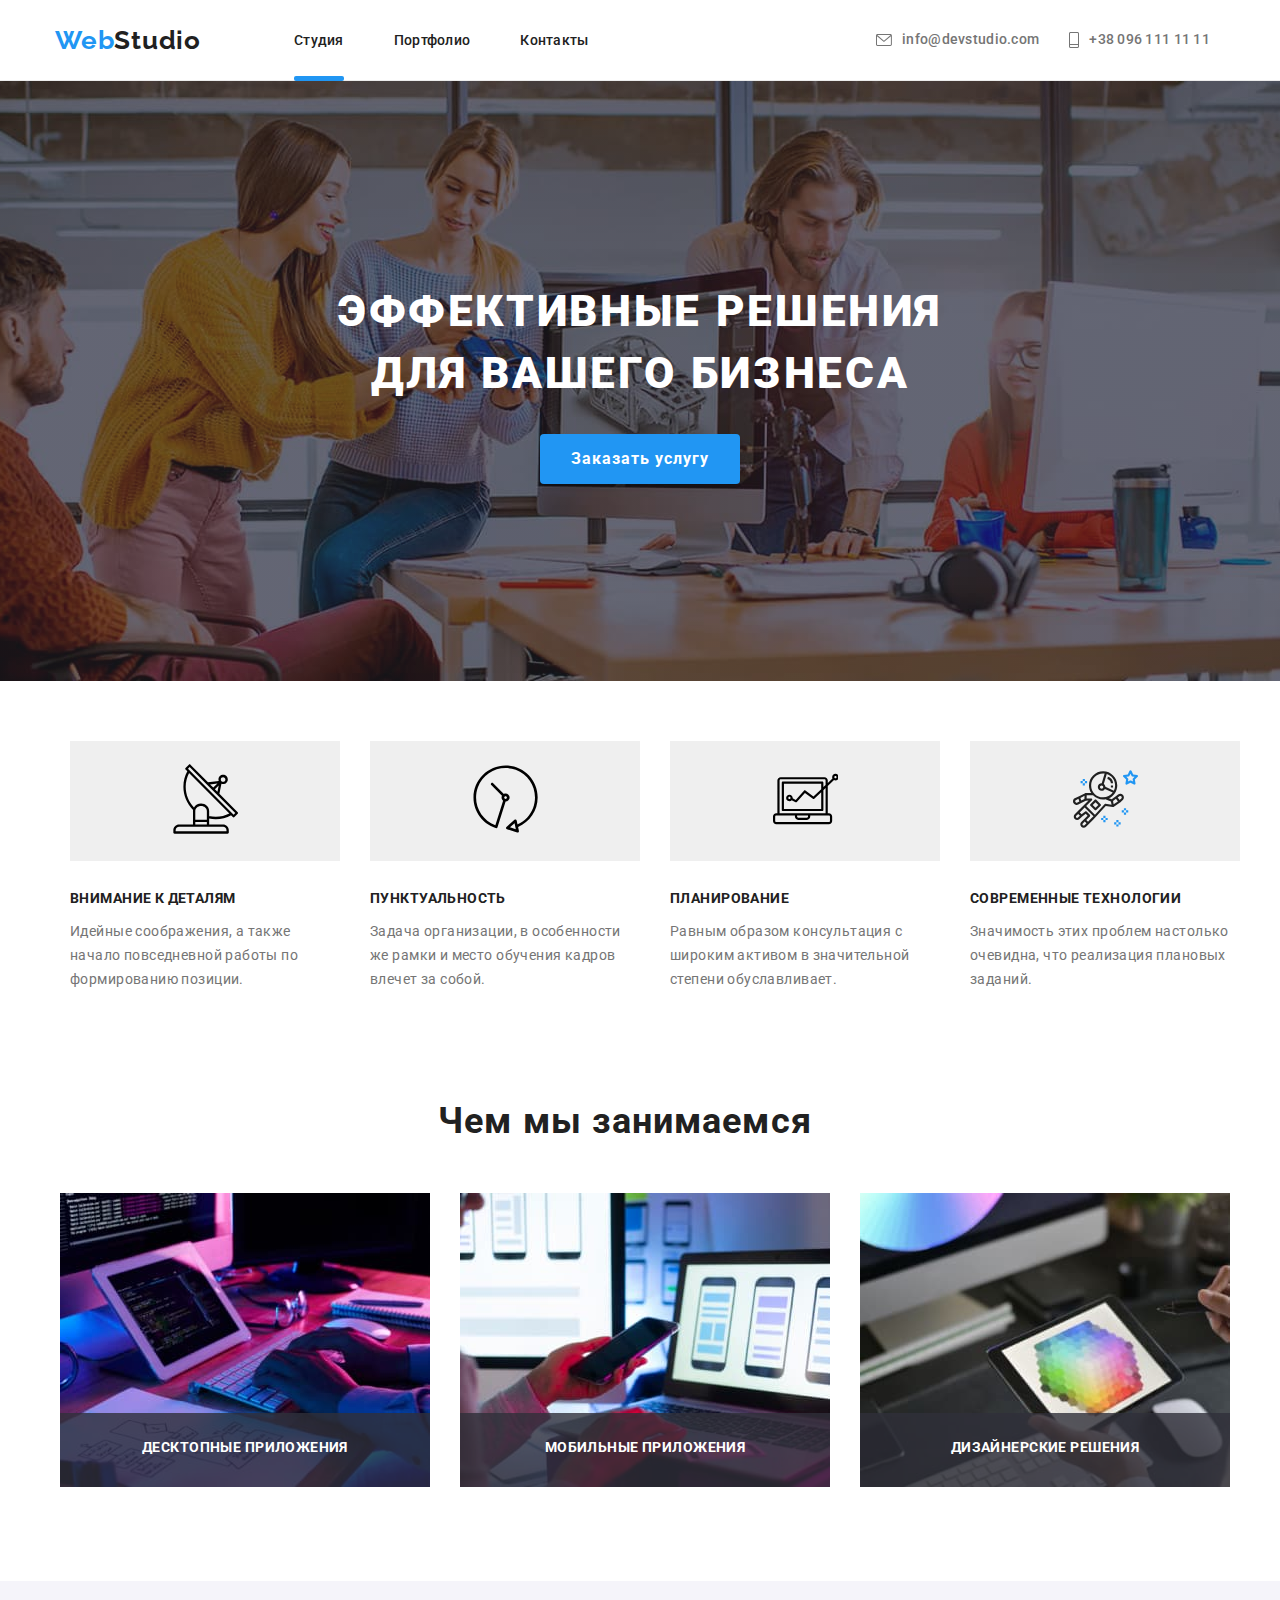
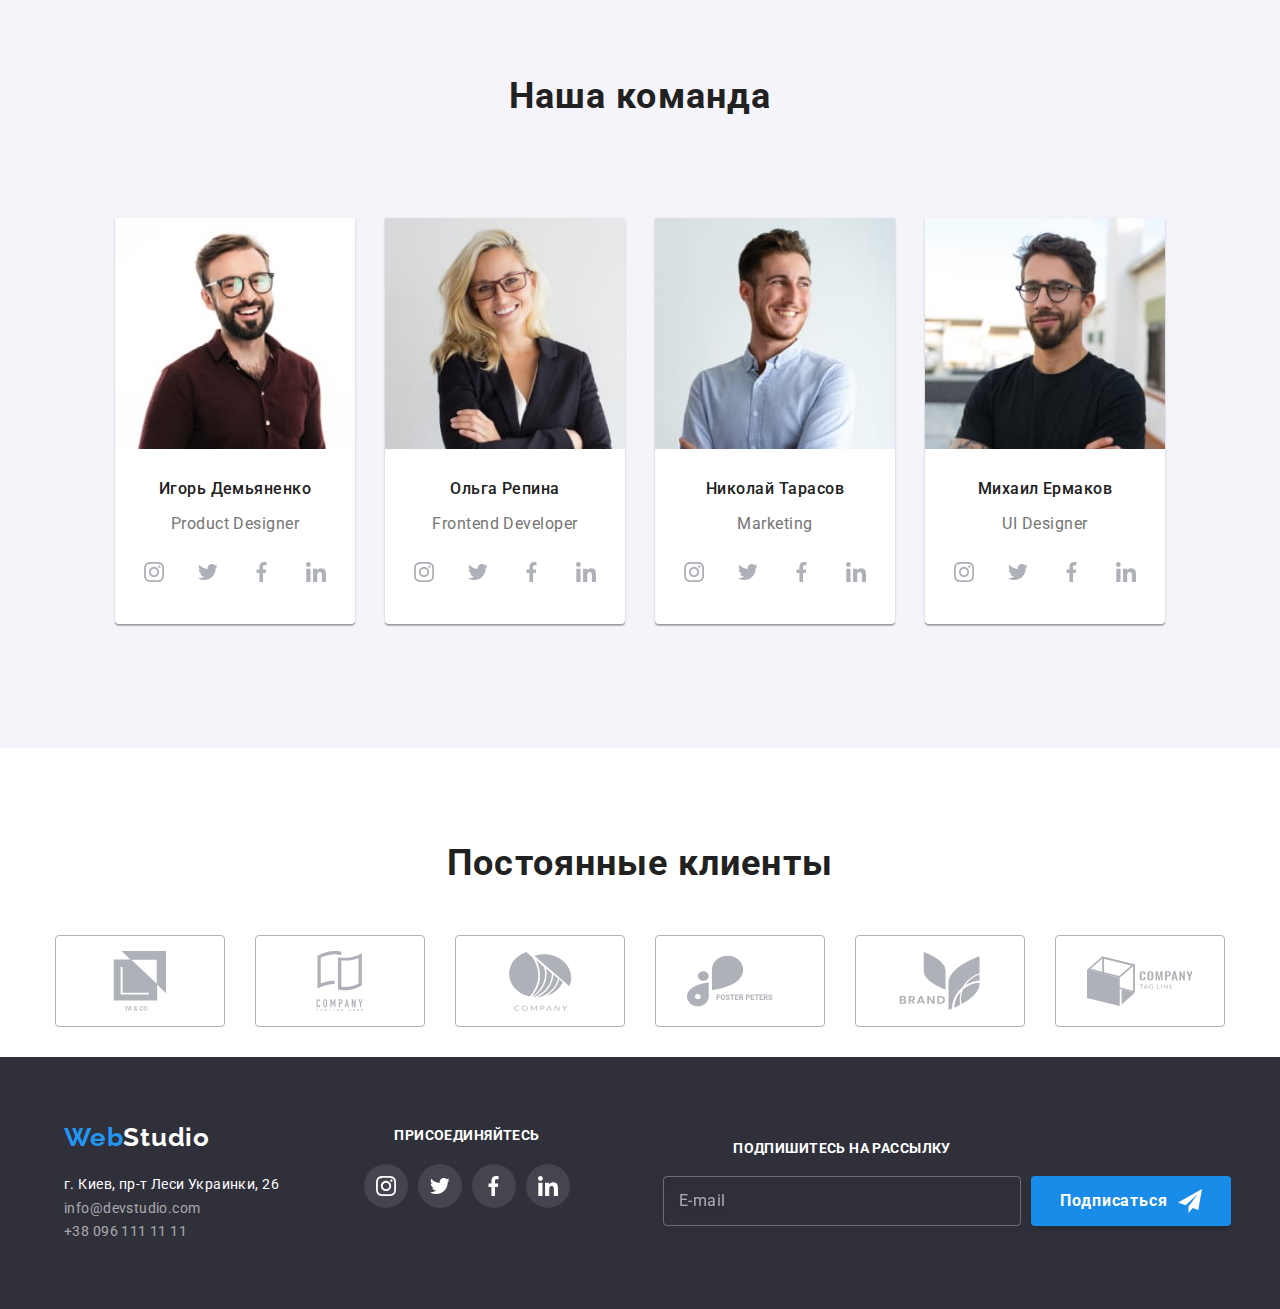
==== commit fa75628d: "dz-8" ====
--- a/index.html
+++ b/index.html
@@ -96,7 +96,7 @@
     <!-- Банер -->
     <main>
         <section class="hero">
-            <h1 class="hero__title">Эффективные решения для вашего бизнеса</h1>
+            <h1 class="hero__title">Эффективные решения <br> для вашего бизнеса</h1>
             <button class="hero__button" data-modal-open type="button">Заказать услугу</button>
         </section>
 
@@ -386,7 +386,6 @@
                 </section>
 
     </main>
-    -->
     <!-- Футер -->
      <footer class="footer">
          <div class="footer__block">
--- a/css/main.min.css
+++ b/css/main.min.css
@@ -1,2 +1,2 @@
-:root{--first-text-color: #212121;--second-text-color: #ffffff;--text-p-color: #757575;--accent-color: #2196f3}body{font-family:Roboto, sans-serif;max-width:1600px}h1,h2,h3,h4,h5{margin:0}.list{list-style:none;margin:0}.backdrop{position:fixed;width:100%;height:100%;background-color:rgba(0,0,0,0.2);top:0;left:0;transition:opacity 300ms, visibility 300ms;overflow-y:scroll}.backdrop .is-hidden .model{transform:rotate(200deg)}.model{width:450px;min-height:609px;position:absolute;background-color:var(--second-text-color);box-shadow:0px 1px 3px rgba(0,0,0,0.12),0px 1px 1px rgba(0,0,0,0.14),0px 2px 1px rgba(0,0,0,0.2);border-radius:4px;top:50%;left:50%;transform:translate(-50%, -50%) rotate(0);transition:transform 250ms}@media screen and (min-width: 1200px){.model{width:528px;height:581px}}.button-modal{position:absolute;border-radius:50%;background:#ffffff;border:1px solid rgba(0,0,0,0.1);top:8px;right:8px;justify-content:center;align-items:center;cursor:pointer;transition:transform 300ms cubic-bezier(0.45, 0.55, 0.62, 0.51)}.is-hidden{visibility:hidden;opacity:0;pointer-events:none}.title-modal{margin-top:40px;margin-left:40px;margin-right:40px;font-weight:bold;font-size:20px;line-height:23px;text-align:center;letter-spacing:0.03em;color:var(--first-text-color)}.name-modal{position:relative;margin-left:40px;margin-right:40px;margin-bottom:10px}.modal-svg{position:absolute;top:50%;left:10px;transform:translate(50%);transition:fill 250ms cubic-bezier(0.4, 0, 0.2, 1)}.name-name{font-size:12px;line-height:14px;letter-spacing:0.01em;color:#757575;margin-bottom:4px}.modal-input{display:flex;width:100%;min-height:40px;justify-content:center;padding-left:42px;padding-right:42px;border:1px solid rgba(33,33,33,0.2);box-sizing:border-box;border-radius:4px;outline:none;transition:border-color 250ms cubic-bezier(0.4, 0, 0.2, 1)}.modal-input:focus{border-color:#188ce8}.modal-input:focus+.modal-svg{fill:#188ce8}.comments{min-height:120px;resize:none;padding:12px 16px;font-weight:normal;font-size:14px;line-height:1.1;letter-spacing:0.01em;color:rgba(117,117,117,0.5)}.modal-comm{display:flex;width:100%;min-height:120px;justify-content:center;margin-bottom:10px;padding:12px 16px}.button-send{display:block;cursor:pointer;background:#188ce8;box-shadow:0px 4px 4px rgba(0,0,0,0.15);border-radius:4px;border:none;font-weight:bold;font-size:16px;line-height:1.8;align-items:center;text-align:center;letter-spacing:0.06em;color:#ffffff;padding:10px 55px;margin:0 auto;margin-top:30px}.modal-check-text::before{content:'';width:16px;height:15px;border-radius:2px;border:2px solid #212121;display:block;margin-right:5px}.modal-check:checked+.modal-check-text::before{background-image:url(../images/check.svg);background-position:center;background-size:cover;background-repeat:no-repeat;border:none}.modal-check-text{display:flex;align-items:center;justify-content:center;font-weight:normal;font-size:14px;line-height:1.7;letter-spacing:0.03em;color:#757575}.modal-link{color:var(--accent-color);font-weight:normal;font-size:14px;line-height:1.7;letter-spacing:0.03em;text-decoration-skip-ink:none}.modal-check{-webkit-appearance:none;-moz-appearance:none;appearance:none}.header{border-bottom:1px solid #ececec;align-items:center}@media screen and (max-width: 768px){.header{display:flex;justify-content:center}}@media screen and (min-width: 1200px){.header{display:flex;justify-content:center}}.container-header{display:flex;justify-content:space-between;height:60px;width:100%;padding-left:15px;padding-right:15px}@media screen and (min-width: 768px){.container-header{height:80px;display:flex;align-items:center}}@media screen and (min-width: 1200px){.container-header{width:1200px;justify-content:center;align-items:center}}@media screen and (min-width: 1200px){.container-header__contacts{display:flex}}.container-header__link{font-family:Raleway;margin-right:93px;font-style:normal;text-decoration:none;font-weight:bold;font-size:26px;line-height:1.1;letter-spacing:0.03em}.container-header__logo{color:var(--accent-color)}.container-header__nav{display:flex;align-items:center}.container-header__item{text-decoration:none;margin-right:50px;font-weight:500;padding-top:32px;padding-bottom:32px}.container-header__item{position:relative}.container-header__list{align-items:center}@media screen and (max-width: 768px){.container-header__list{display:none}}@media screen and (min-width: 768px){.container-header__list{display:flex}}.container-header__contacts{margin-left:auto;align-items:center;padding-top:20px;padding-bottom:20px;padding:0;padding-right:15px}@media screen and (max-width: 768px){.container-header__contacts{display:none}}.logo{color:var(--first-text-color)}.list{list-style:none}.link{text-decoration:none;font-size:14px;line-height:1.1;letter-spacing:0.02em;color:#212121}.link:hover,.link:focus{color:var(--accent-color)}.container-header__item .active::after{content:' ';position:absolute;width:100%;height:5px;left:0;bottom:0;background:#2196f3;border-radius:2px}.container-header__link-svg{display:flex;flex-direction:row-reverse;font-weight:500;font-size:14px;padding-left:10px;line-height:1.1;letter-spacing:0.02em;text-decoration:none;color:var(--text-p-color)}.container-header__link-svg:hover,.container-header__link-svg:focus{color:var(--accent-color)}.container-header__link-svg:hover .mail-svg,.container-header__link-svg:focus .mail-svg{fill:var(--accent-color)}.container-header__icon{display:flex;align-items:center}@media screen and (min-width: 768px){.container-header__icon{margin-bottom:10px}}@media screen and (min-width: 1200px){.container-header__icon{margin-right:30px;margin-bottom:0}}.container-header__icon:last-child{margin-right:0}.container-header__icon:hover{color:var(--accent-color)}.container-header__icon:hover .container-header__svg{fill:#2196f3}.container-header__svg{fill:#757575}.open-menu-btn{margin-left:auto}.mob-container_menu{padding-right:22px}@media screen and (min-width: 768px){.mob-container{display:none}}.mob-menu{display:flex;flex-direction:column;position:fixed;width:100vw;height:100vh;background-color:white;top:0;left:0;z-index:5}.mob-menu__item{margin-bottom:32px}.mob-menu_link{font-weight:500;font-size:40px;line-height:1.1;letter-spacing:0.02em;color:var(--first-text-color)}.close-menu-btn{margin-left:auto}.menu-contacts{margin-top:auto}.menu-contacts_list{margin-bottom:64px}.menu-contacts_item{margin-bottom:32px}.menu-contacts_tell{font-weight:500;font-size:34px;line-height:1.2;letter-spacing:0.02em;color:#2196f3}.menu-contacts_mail{text-decoration:none;font-weight:500;font-size:24px;line-height:1.2;letter-spacing:0.02em;color:#757575}.menu-networks{display:flex}.menu-networks_item{margin-right:10px;border-right:1px solid rgba(33,33,33,0.2)}.menu-networks .menu-networks_item:last-child{margin-right:0;border:none}.menu-networks_link{list-style:none;margin-right:10px;font-weight:500;font-size:18px;line-height:1.2;letter-spacing:0.02em;color:var(--accent-color)}.hero{background-image:linear-gradient(rgba(47,48,58,0.4), rgba(47,48,58,0.4)),url(../images/baner/baner-tell-1x.jpg);background-position:center;background-size:cover;background-repeat:no-repeat;height:400px;width:100%;color:var(--second-text-color);background-color:#2f303a;text-align:center;padding-top:118px;padding-right:60px;padding-left:60px;margin-bottom:60px}@media (min-device-pixel-ratio: 2), (-webkit-min-device-pixel-ratio: 2), (min-resolution: 192dpi), (min-resolution: 2dppx){.hero{background-image:linear-gradient(rgba(47,48,58,0.4), rgba(47,48,58,0.4)),url(../images/baner/baner-tell-2x.jpg)}}@media screen and (min-width: 768px){.hero{background-image:linear-gradient(rgba(47,48,58,0.4), rgba(47,48,58,0.4)),url(../images/baner/baner-tab-1x.jpg)}}@media screen and (min-width: 768px) and (min-device-pixel-ratio: 2), screen and (min-width: 768px) and (-webkit-min-device-pixel-ratio: 2), screen and (min-width: 768px) and (min-resolution: 192dpi), screen and (min-width: 768px) and (min-resolution: 2dppx){.hero{background-image:linear-gradient(rgba(47,48,58,0.4), rgba(47,48,58,0.4)),url(../images/baner/baner-tab-2x.jpg)}}@media screen and (min-width: 1200px){.hero{background-image:linear-gradient(rgba(47,48,58,0.4), rgba(47,48,58,0.4)),url(../images/baner/baner.jpg)}}@media screen and (min-width: 1200px) and (min-device-pixel-ratio: 2), screen and (min-width: 1200px) and (-webkit-min-device-pixel-ratio: 2), screen and (min-width: 1200px) and (min-resolution: 192dpi), screen and (min-width: 1200px) and (min-resolution: 2dppx){.hero{background-image:linear-gradient(rgba(47,48,58,0.4), rgba(47,48,58,0.4)),url(../images/baner/baner-2x.jpg)}}.hero__title{font-weight:900;font-size:26px;line-height:1.6;text-align:center;letter-spacing:0.06em;text-transform:uppercase;color:#ffffff;padding-bottom:30px}.hero__button{cursor:pointer;width:200px;height:50px;font-weight:bold;font-size:16px;line-height:1,8;align-items:center;justify-content:center;text-align:center;letter-spacing:0.06em;color:#ffffff;background-color:var(--accent-color);border-radius:4px;border:none;box-shadow:0px 4px 4px rgba(0,0,0,0.15);text-align:center}.hero__button:hover,.hero__button:focus{color:var(--first-text-color)}.container-about{width:100%;margin:0 auto}@media screen and (min-width: 480px){.container-about{width:480px}}@media screen and (min-width: 768px){.container-about{width:768px}}@media screen and (min-width: 1200px){.container-about{width:1200px}}.container-about__title{display:none;margin-bottom:10px}.about-list{padding:0;margin-right:0}@media screen and (min-width: 768px){.about-list{width:768px;display:flex;flex-wrap:wrap;margin-left:-15px}}@media screen and (min-width: 1200px){.about-list{width:1200px}}@media screen and (min-width: 768px){.about-list__item{width:calc((100% - 2 * 30px) / 2);margin-left:30px}}@media screen and (min-width: 1200px){.about-list__item{width:calc((100% - 4 * 30px) / 4);margin-left:30px}}.about-list__button{width:100%;height:120px;border:none;margin-bottom:30px}.about-list__title{font-weight:bold;justify-content:center;align-items:center;font-size:14px;line-height:1.1;letter-spacing:0.03em;text-transform:uppercase;color:var(--first-text-color)}.about-list__text{font-weight:normal;font-size:14px;line-height:1.7;letter-spacing:0.03em;color:var(--text-p-color)}.section-work{background:var(--second-text-color)}@media screen and (max-width: 1200px){.section-work{display:none;margin-top:94px}}.container-work{justify-content:center;margin-top:94px;margin-bottom:94px;margin-left:-30px}.container-work__title{color:var(--first-text-color);font-size:36px;font-weight:bold;font-size:36px;line-height:1.2;text-align:center;letter-spacing:0.03em}.work-list{display:flex;justify-content:center;margin-top:50px}.work-list__wrappen{position:relative;display:flex}.work-list__text{position:absolute;width:100%;height:25%;margin:0;bottom:0;padding-top:27px;background:rgba(47,48,58,0.8);align-items:center;justify-content:center;font-weight:bold;font-size:14px;line-height:1.1;text-align:center;letter-spacing:0.03em;text-transform:uppercase;color:var(--second-text-color)}.work-list .work-list__item+.work-list__item{margin-left:30px}.section-group{background:#f5f4fa;padding-top:94px;padding-bottom:94px;padding-left:15px;padding-right:15px;margin-bottom:94px}.section-group .container-group{margin:0 auto}@media screen and (min-width: 480px){.section-group .container-group{width:480px}}@media screen and (min-width: 768px){.section-group .container-group{width:768px}}@media screen and (min-width: 1200px){.section-group .container-group{width:1200px}}.section-group__title{padding-bottom:60px;font-weight:bold;font-size:36px;line-height:1.2;text-align:center;letter-spacing:0.03em;color:var(--first-text-color)}.group-list{padding-left:0;justify-content:space-between}@media screen and (min-width: 768px){.group-list{width:768px;display:flex;flex-wrap:wrap;justify-content:center;align-items:center;margin-left:-15px}}@media screen and (min-width: 1200px){.group-list{width:1200px;display:flex;flex-wrap:wrap;justify-content:center;align-items:center;margin-left:-15px;margin-top:50px}}.group-list__item{box-shadow:0px 1px 3px rgba(0,0,0,0.12),0px 1px 1px rgba(0,0,0,0.14),0px 2px 1px rgba(0,0,0,0.2);border-radius:0px 0px 4px 4px;background-color:#ffffff}@media screen and (min-width: 768px){.group-list__item{width:calc((100% - 4 * 15px) / 2);margin-left:15px}}@media screen and (min-width: 1200px){.group-list__item{width:calc((100% - 8 * 15px) / 4);margin-left:30px}}.group-list__img{max-width:100%;display:block;height:auto}.group-list__title{margin-top:30px;font-family:Roboto;font-style:normal;font-weight:500;font-size:16px;line-height:1.2;text-align:center;letter-spacing:0.03em;color:var(--first-text-color)}.group-list__text{color:var(--text-p-color);font-weight:normal;font-size:16px;line-height:1.2;text-align:center;letter-spacing:0.03em;margin-bottom:16px}.button-group{display:inline;background-size:cover;max-width:270px;background:#ffffff;border:0;padding:0}.networks{display:flex;padding-left:0;justify-content:center;align-items:center}.networks__item{width:44px;height:44px;display:block;margin-bottom:30px}.networks__svg{fill:#afb1b8}.networks__item+.networks__item{margin-left:10px}.networks__link{width:100%;height:100%;border-radius:50%;display:flex;align-items:center;justify-content:center}.networks__link:hover,.networks__link:focus{background-color:var(--accent-color)}.networks__link:hover .networks__svg,.networks__link:focus .networks__svg{fill:#ffffff}.container-company{margin-bottom:94px;width:100%;margin:0 auto}@media screen and (min-width: 480px){.container-company{width:480px}}@media screen and (min-width: 768px){.container-company{width:768px}}@media screen and (min-width: 1200px){.container-company{width:1200px}}.container-company__title{justify-content:center;align-items:center;font-weight:bold;font-size:36px;line-height:1.2;text-align:center;letter-spacing:0.03em;color:#212121;margin-bottom:50px}.container-company__list{justify-content:center;align-items:center;display:flex;flex-wrap:wrap;padding-left:0}@media screen and (min-width: 480px){.container-company__list{width:480px}}@media screen and (min-width: 768px){.container-company__list{width:768px}}@media screen and (min-width: 1200px){.container-company__list{width:1200px;margin-left:-15px}}.container-company__item{width:170px;height:92px;margin-left:30px;margin-bottom:30px}@media screen and (min-width: 480px){.container-company__item{width:calc((100% - 2 * 30px) / 2);margin-left:30px}}@media screen and (min-width: 768px){.container-company__item{width:calc((100% - 3 * 30px) / 3);margin-left:30px}}@media screen and (min-width: 1200px){.container-company__item{width:calc((100% - 6 * 30px) / 6);margin-left:30px}}.container-company__link{width:100%;height:100%;display:flex;justify-content:center;align-items:center;border:1px solid #afb1b8;border-radius:4px}.container-company__link:hover{border:solid #2196f3}.container-company__svg{fill:#afb1b8}.container-company__link:hover .container-company__svg,.container-company__link:focus .container-company__svg{fill:var(--accent-color)}.footer{background:#2f303a;justify-content:center;align-items:center}@media screen and (min-width: 480px){.footer{width:100%;height:603px;justify-content:center}}@media screen and (min-width: 768px){.footer{width:100%;height:463px;justify-content:center}}@media screen and (min-width: 1200px){.footer{display:flex;justify-content:center;height:252px}}@media screen and (min-width: 768px){.footer__block{justify-content:center;align-items:center;padding-top:60px;margin-bottom:60px;display:flex}}@media screen and (min-width: 1200px){.footer__block{display:flex}}.container-footer{padding-left:15px;padding-right:15px}@media screen and (min-width: 480px){.container-footer{padding-top:60px;margin-bottom:60px}}@media screen and (min-width: 768px){.container-footer{margin-right:165px;padding-top:0;margin-bottom:0}}@media screen and (min-width: 1200px){.container-footer{margin-right:70px}}.container-footer__logo{text-decoration:none;color:var(--accent-color)}.container-footer__address{margin-top:20px}.container-footer__list{font-family:Roboto;font-style:normal;padding-left:0}.container-footer__link{font-family:Raleway;font-style:normal;text-decoration:none;color:var(--second-text-color);font-weight:bold;font-size:26px;line-height:1.2;letter-spacing:0.03em}@media screen and (max-width: 1200px){.container-footer__link{display:flex;justify-content:center;align-items:center}}.container-footer__map{font-weight:normal;font-size:14px;line-height:1.7;letter-spacing:0.03em;color:var(--second-text-color);text-decoration:none}@media screen and (min-width: 480px){.container-footer__map{display:flex;justify-content:center;align-items:center}}.container-footer__map:hover,.container-footer__map:focus{color:var(--accent-color)}.container-footer__mail{font-weight:normal;font-size:14px;line-height:1.7;letter-spacing:0.03em;color:rgba(255,255,255,0.6);text-decoration:none}@media screen and (min-width: 480px){.container-footer__mail{display:flex;justify-content:center;align-items:center}}@media screen and (min-width: 1200px){.container-footer__mail{justify-content:flex-start}}.container-footer__mail:hover,.container-footer__mail:focus{color:var(--accent-color)}@media screen and (min-width: 480px){.container-contacts{margin-bottom:60px}}@media screen and (min-width: 768px){.container-contacts{margin-bottom:0}}.container-contacts__title{font-weight:bold;font-size:14px;line-height:1.1;letter-spacing:0.03em;text-transform:uppercase;color:var(--second-text-color);margin-bottom:20px}@media screen and (min-width: 480px){.container-contacts__title{display:flex;justify-content:center;align-items:center}}.container-contacts__item{width:44px;height:44px;margin-bottom:30px}.container-contacts__list{display:flex;padding-left:0}@media screen and (min-width: 480px){.container-contacts__list{justify-content:center;align-items:center}}.container-contacts__item+.container-contacts__item{margin-left:10px}.container-contacts__svg{fill:#ffffff}.container-contacts__link{width:100%;height:100%;border-radius:50%;display:flex;background:rgba(255,255,255,0.1);align-items:center;justify-content:center}.container-contacts__link:hover,.container-contacts__link:focus{background-color:var(--accent-color)}.container-contacts__link:hover .container-contacts__svg,.container-contacts__link:focus .container-contacts__svg{fill:#ffffff}.footer-input__container{display:flex;justify-content:center;align-items:center;margin-bottom:20px}@media screen and (min-width: 768px){.footer-input{justify-content:center;align-items:center}}@media screen and (min-width: 1200px){.footer-input{margin-left:93px;display:flex}}@media screen and (min-width: 768px){.footer-form{justify-content:center;align-items:center;margin-bottom:0}}.footer-form__title{display:flex;flex-direction:column;font-weight:bold;font-size:14px;line-height:16px;letter-spacing:0.03em;text-transform:uppercase;color:#ffffff;align-items:center}.footer-form__email::placeholder{font-size:16px;line-height:20px;align-items:center;letter-spacing:0.03em;color:rgba(255,255,255,0.6)}.footer-form__email{margin-top:20px;padding:15px;border:1px solid rgba(255,255,255,0.3);box-sizing:border-box;filter:drop-shadow(0px 4px 4px rgba(0,0,0,0.15));border-radius:4px;background-color:transparent;min-width:358px;min-height:50px}.footer-form__button{width:200px;height:50px;cursor:pointer;display:block;background:#188ce8;box-shadow:0px 4px 4px rgba(0,0,0,0.15);border-radius:4px;border:none;font-weight:bold;font-size:16px;line-height:1.8;align-items:center;justify-content:center;letter-spacing:0.06em;color:#ffffff;margin-top:auto;margin-left:10px;display:flex;margin:auto}.footer-form__svg{fill:#ffffff;margin-left:10px}.portfolio{margin-top:94px}.container-tabs{width:100%;margin-bottom:50px;padding-left:15px;padding-right:15px;margin-left:auto;margin-right:auto}@media screen and (min-width: 480px){.container-tabs{width:480px}}@media screen and (min-width: 768px){.container-tabs{width:768px}}@media screen and (min-width: 1200px){.container-tabs{width:1200px}}.container-tabs__title{display:none}@media screen and (min-width: 480px){.container-tabs__list{justify-content:start;display:flex;flex-wrap:wrap}}@media screen and (min-width: 768px){.container-tabs__list{display:flex;justify-content:center}}.container-tabs__button{margin-bottom:15px;font-family:Roboto;margin-right:8px;font-style:normal;font-weight:500;font-size:16px;line-height:1.6;text-align:center;letter-spacing:0.03em;background:#f5f4fa;color:var(--first-text-color);border:none;background:#f5f4fa;border-radius:4px;padding:6px 22px}.container-tabs__button:hover,.container-tabs__button:focus{background:var(--accent-color);color:var(--button-color)}.container-img{padding-left:15px;padding-right:15px}@media screen and (min-width: 480px){.container-img{width:480px}}@media screen and (min-width: 768px){.container-img{width:768px}}@media screen and (min-width: 1200px){.container-img{width:1200px;margin-left:auto;margin-right:auto;margin-bottom:94px}}@media screen and (min-width: 1200px){.container-img__list{display:flex;flex-wrap:wrap;padding-left:0}}.container-img__item{background:#ffffff;border:1px solid #eeeeee;display:block}@media screen and (min-width: 480px){.container-img__item{margin-bottom:30px}}@media screen and (min-width: 768px){.container-img__item{width:calc((100% - 30px) / 2)}}@media screen and (min-width: 1200px){.container-img__item{width:calc((100% - 60px) / 3);margin-right:30px;margin-bottom:30px}}.container-img__item:hover,.container-img__item:focus{box-shadow:0px 1px 1px rgba(0,0,0,0.12),0px 4px 4px rgba(0,0,0,0.06),1px 4px 6px rgba(0,0,0,0.16)}.container-img__item:nth-child(3n){margin-right:0}.container-img__item :nth-last-child(-n+3){margin-bottom:0}.container-img__link{text-decoration:none}.wrappen-img{position:relative;overflow:hidden;display:block}.wrappen-img__img{width:100%;display:block;height:auto}.wrappen-img__text{position:absolute;height:100%;width:100%;padding:63px 24px;top:0;left:0;margin:0;transform:translateY(101%);transition:transform 250ms cubic-bezier(0.4, 0, 0.2, 1);overflow:auto;font-weight:normal;font-size:18px;line-height:1.5;letter-spacing:0.03em;color:var(--button-color);background-color:var(--accent-color)}.wrappen-img:hover .wrappen-img__text{transform:translateY(0)}.list-text{padding-bottom:20px;padding-left:24px;font-weight:normal;font-size:16px;line-height:1.8;letter-spacing:0.03em;color:var(--text-p-color)}.list-title{padding-left:24px;padding-top:20px;font-weight:bold;font-size:18px;line-height:2;letter-spacing:0.06em;color:var(--first-text-color)}
+:root{--first-text-color: #212121;--second-text-color: #ffffff;--text-p-color: #757575;--accent-color: #2196f3}body{font-family:Roboto, sans-serif;max-width:1600px}h1,h2,h3,h4,h5{margin:0}.list{list-style:none;margin:0}.backdrop{position:fixed;width:100%;height:100%;background-color:rgba(0,0,0,0.2);top:0;left:0;transition:opacity 300ms, visibility 300ms;overflow-y:scroll}.backdrop .is-hidden .model{transform:rotate(200deg)}.model{width:450px;min-height:609px;position:absolute;background-color:var(--second-text-color);box-shadow:0px 1px 3px rgba(0,0,0,0.12),0px 1px 1px rgba(0,0,0,0.14),0px 2px 1px rgba(0,0,0,0.2);border-radius:4px;top:50%;left:50%;transform:translate(-50%, -50%) rotate(0);transition:transform 250ms}@media screen and (max-width: 450px){.model{width:100%}}@media screen and (min-width: 1200px){.model{width:528px;height:581px}}.button-modal{position:absolute;border-radius:50%;background:#ffffff;border:1px solid rgba(0,0,0,0.1);top:8px;right:8px;justify-content:center;align-items:center;cursor:pointer;transition:transform 300ms cubic-bezier(0.45, 0.55, 0.62, 0.51)}.is-hidden{visibility:hidden;opacity:0;pointer-events:none}.title-modal{margin-top:40px;margin-left:40px;margin-right:40px;font-weight:bold;font-size:20px;line-height:23px;text-align:center;letter-spacing:0.03em;color:var(--first-text-color)}.name-modal{position:relative;margin-left:40px;margin-right:40px;margin-bottom:10px}.modal-svg{position:absolute;top:50%;left:10px;transform:translate(50%);transition:fill 250ms cubic-bezier(0.4, 0, 0.2, 1)}.name-name{font-size:12px;line-height:14px;letter-spacing:0.01em;color:#757575;margin-bottom:4px}.modal-input{display:flex;width:100%;min-height:40px;justify-content:center;padding-left:42px;padding-right:42px;border:1px solid rgba(33,33,33,0.2);box-sizing:border-box;border-radius:4px;outline:none;transition:border-color 250ms cubic-bezier(0.4, 0, 0.2, 1)}.modal-input:focus{border-color:#188ce8}.modal-input:focus+.modal-svg{fill:#188ce8}.comments{min-height:120px;resize:none;padding:12px 16px;font-weight:normal;font-size:14px;line-height:1.1;letter-spacing:0.01em;color:rgba(117,117,117,0.5)}.modal-comm{display:flex;width:100%;min-height:120px;justify-content:center;margin-bottom:10px;padding:12px 16px}.button-send{display:block;cursor:pointer;background:#188ce8;box-shadow:0px 4px 4px rgba(0,0,0,0.15);border-radius:4px;border:none;font-weight:bold;font-size:16px;line-height:1.8;align-items:center;text-align:center;letter-spacing:0.06em;color:#ffffff;padding:10px 55px;margin:0 auto;margin-top:30px}.modal-check-text::before{content:'';width:16px;height:15px;border-radius:2px;border:2px solid #212121;display:block;margin-right:5px}.modal-check:checked+.modal-check-text::before{background-image:url(../images/check.svg);background-position:center;background-size:cover;background-repeat:no-repeat;border:none}.modal-check-text{display:flex;align-items:center;justify-content:center;font-weight:normal;font-size:14px;line-height:1.7;letter-spacing:0.03em;color:#757575}.modal-link{color:var(--accent-color);font-weight:normal;font-size:14px;line-height:1.7;letter-spacing:0.03em;text-decoration-skip-ink:none}.modal-check{-webkit-appearance:none;-moz-appearance:none;appearance:none}.header{border-bottom:1px solid #ececec;align-items:center}@media screen and (max-width: 768px){.header{display:flex;justify-content:center}}@media screen and (min-width: 1200px){.header{display:flex;justify-content:center}}.container-header{display:flex;justify-content:space-between;height:60px;width:100%;padding-left:15px;padding-right:15px}@media screen and (min-width: 768px){.container-header{height:80px;display:flex;align-items:center}}@media screen and (min-width: 1200px){.container-header{width:1200px;justify-content:center;align-items:center}}@media screen and (min-width: 1200px){.container-header__contacts{display:flex}}.container-header__link{font-family:Raleway;margin-right:93px;font-style:normal;text-decoration:none;font-weight:bold;font-size:26px;line-height:1.1;letter-spacing:0.03em}.container-header__logo{color:var(--accent-color)}.container-header__nav{display:flex;align-items:center}.container-header__item{text-decoration:none;margin-right:50px;font-weight:500;padding-top:32px;padding-bottom:32px}.container-header__item{position:relative}.container-header__list{align-items:center;padding-left:0}@media screen and (max-width: 768px){.container-header__list{display:none}}@media screen and (min-width: 768px){.container-header__list{display:flex}}.container-header__contacts{margin-left:auto;align-items:center;padding-top:20px;padding-bottom:20px;padding:0;padding-right:15px}@media screen and (max-width: 768px){.container-header__contacts{display:none}}.logo{color:var(--first-text-color)}.list{list-style:none}.link{text-decoration:none;font-size:14px;line-height:1.1;letter-spacing:0.02em;color:#212121}.link:hover,.link:focus{color:var(--accent-color)}.container-header__item .active::after{content:' ';position:absolute;width:100%;height:5px;left:0;bottom:0;background:#2196f3;border-radius:2px}.container-header__link-svg{display:flex;flex-direction:row-reverse;font-weight:500;font-size:14px;padding-left:10px;line-height:1.1;letter-spacing:0.02em;text-decoration:none;color:var(--text-p-color)}.container-header__link-svg:hover,.container-header__link-svg:focus{color:var(--accent-color)}.container-header__link-svg:hover .mail-svg,.container-header__link-svg:focus .mail-svg{fill:var(--accent-color)}.container-header__icon{display:flex;align-items:center}@media screen and (min-width: 768px){.container-header__icon{margin-bottom:10px}}@media screen and (min-width: 1200px){.container-header__icon{margin-right:30px;margin-bottom:0}}.container-header__icon:last-child{margin-right:0}.container-header__icon:hover{color:var(--accent-color)}.container-header__icon:hover .container-header__svg{fill:#2196f3}.container-header__svg{fill:#757575}.open-menu-btn{margin-left:auto;border:none;background-color:transparent}.mob-container_menu{padding-right:22px}@media screen and (min-width: 768px){.mob-container{display:none}}.mob-menu{display:flex;flex-direction:column;position:fixed;width:100vw;height:100vh;background-color:white;top:0;left:0;z-index:5}.mob-menu__item{margin-bottom:32px}.mob-menu_link{font-weight:500;font-size:40px;line-height:1.1;letter-spacing:0.02em;color:var(--first-text-color)}.close-menu-btn{margin-left:auto}.menu-contacts{margin-top:auto}.menu-contacts_list{margin-bottom:64px}.menu-contacts_item{margin-bottom:32px}.menu-contacts_tell{font-weight:500;font-size:34px;line-height:1.2;letter-spacing:0.02em;color:#2196f3}.menu-contacts_mail{text-decoration:none;font-weight:500;font-size:24px;line-height:1.2;letter-spacing:0.02em;color:#757575}.menu-networks{display:flex}.menu-networks_item{margin-right:10px;border-right:1px solid rgba(33,33,33,0.2)}.menu-networks .menu-networks_item:last-child{margin-right:0;border:none}.menu-networks_link{list-style:none;margin-right:10px;font-weight:500;font-size:18px;line-height:1.2;letter-spacing:0.02em;color:var(--accent-color)}.hero{background-image:linear-gradient(rgba(47,48,58,0.4), rgba(47,48,58,0.4)),url(../images/baner/baner-tell-1x.jpg);background-position:center;background-size:cover;background-repeat:no-repeat;height:400px;width:100%;color:var(--second-text-color);background-color:#2f303a;text-align:center;padding-top:118px;padding-right:60px;padding-left:60px;margin-bottom:60px}@media screen and (min-width: 1200px){.hero{height:600px;padding-top:200px}}@media (min-device-pixel-ratio: 2), (-webkit-min-device-pixel-ratio: 2), (min-resolution: 192dpi), (min-resolution: 2dppx){.hero{background-image:linear-gradient(rgba(47,48,58,0.4), rgba(47,48,58,0.4)),url(../images/baner/baner-tell-2x.jpg)}}@media screen and (min-width: 768px){.hero{background-image:linear-gradient(rgba(47,48,58,0.4), rgba(47,48,58,0.4)),url(../images/baner/baner-tab-1x.jpg)}}@media screen and (min-width: 768px) and (min-device-pixel-ratio: 2), screen and (min-width: 768px) and (-webkit-min-device-pixel-ratio: 2), screen and (min-width: 768px) and (min-resolution: 192dpi), screen and (min-width: 768px) and (min-resolution: 2dppx){.hero{background-image:linear-gradient(rgba(47,48,58,0.4), rgba(47,48,58,0.4)),url(../images/baner/baner-tab-2x.jpg)}}@media screen and (min-width: 1200px){.hero{background-image:linear-gradient(rgba(47,48,58,0.4), rgba(47,48,58,0.4)),url(../images/baner/baner.jpg)}}@media screen and (min-width: 1200px) and (min-device-pixel-ratio: 2), screen and (min-width: 1200px) and (-webkit-min-device-pixel-ratio: 2), screen and (min-width: 1200px) and (min-resolution: 192dpi), screen and (min-width: 1200px) and (min-resolution: 2dppx){.hero{background-image:linear-gradient(rgba(47,48,58,0.4), rgba(47,48,58,0.4)),url(../images/baner/baner-2x.jpg)}}.hero__title{font-weight:900;font-size:26px;line-height:1.6;text-align:center;letter-spacing:0.06em;text-transform:uppercase;color:#ffffff;padding-bottom:30px}@media screen and (min-width: 1200px){.hero__title{font-weight:900;font-size:44px;line-height:1.4}}.hero__button{cursor:pointer;width:200px;height:50px;font-weight:bold;font-size:16px;line-height:1, 8;align-items:center;justify-content:center;text-align:center;letter-spacing:0.06em;color:#ffffff;background-color:var(--accent-color);border-radius:4px;border:none;box-shadow:0px 4px 4px rgba(0,0,0,0.15);text-align:center}.hero__button:hover,.hero__button:focus{color:var(--first-text-color)}.container-about{width:100%;margin:0 auto;padding-left:15px;padding-right:15px;padding-bottom:60px}@media screen and (min-width: 480px){.container-about{width:480px}}@media screen and (min-width: 768px){.container-about{width:768px}}@media screen and (min-width: 1200px){.container-about{width:1200px;padding-bottom:0}}.container-about__title{display:none;margin-bottom:10px}.about-list{padding:0;margin-right:0}@media screen and (min-width: 768px){.about-list{width:768px;display:flex;flex-wrap:wrap;margin-left:-15px}}@media screen and (min-width: 1200px){.about-list{width:1200px}}@media screen and (min-width: 768px){.about-list__item{width:calc((100% - 2 * 30px) / 2);margin-left:30px}}@media screen and (min-width: 1200px){.about-list__item{width:calc((100% - 4 * 30px) / 4);margin-left:30px}}.about-list__button{width:100%;height:120px;border:none;margin-bottom:30px}.about-list__title{font-weight:bold;justify-content:center;align-items:center;font-size:14px;line-height:1.1;letter-spacing:0.03em;text-transform:uppercase;color:var(--first-text-color)}.about-list__text{font-weight:normal;font-size:14px;line-height:1.7;letter-spacing:0.03em;color:var(--text-p-color)}.section-work{background:var(--second-text-color)}@media screen and (max-width: 1200px){.section-work{display:none;margin-top:94px}}.container-work{justify-content:center;margin-top:94px;margin-bottom:94px;margin-left:-30px}.container-work__title{color:var(--first-text-color);font-size:36px;font-weight:bold;font-size:36px;line-height:1.2;text-align:center;letter-spacing:0.03em}.work-list{display:flex;justify-content:center;margin-top:50px}.work-list__wrappen{position:relative;display:flex}.work-list__text{position:absolute;width:100%;height:25%;margin:0;bottom:0;padding-top:27px;background:rgba(47,48,58,0.8);align-items:center;justify-content:center;font-weight:bold;font-size:14px;line-height:1.1;text-align:center;letter-spacing:0.03em;text-transform:uppercase;color:var(--second-text-color)}.work-list .work-list__item+.work-list__item{margin-left:30px}.section-group{background:#f5f4fa;padding-top:60px;padding-bottom:94px;padding-left:15px;padding-right:15px;margin-bottom:94px}@media screen and (min-width: 1200px){.section-group{padding-top:94px}}.section-group .container-group{margin:0 auto}.section-group .container-group__title{padding-bottom:30px;font-weight:bold;font-size:36px;line-height:1.2;text-align:center;letter-spacing:0.03em;color:var(--first-text-color);display:flex;align-items:center;justify-content:center}@media screen and (min-width: 1200px){.section-group .container-group__title{padding-bottom:50px}}@media screen and (min-width: 480px){.section-group .container-group{width:480px}}@media screen and (min-width: 768px){.section-group .container-group{width:768px}}@media screen and (min-width: 1200px){.section-group .container-group{width:1200px}}.group-list{padding-left:0;justify-content:space-between}@media screen and (min-width: 768px){.group-list{width:768px;display:flex;flex-wrap:wrap;justify-content:center;align-items:center;margin-left:-15px}}@media screen and (min-width: 1200px){.group-list{width:1200px;display:flex;flex-wrap:wrap;justify-content:center;align-items:center;margin-left:-15px;margin-top:50px}}.group-list__item{margin-bottom:30px;box-shadow:0px 1px 3px rgba(0,0,0,0.12),0px 1px 1px rgba(0,0,0,0.14),0px 2px 1px rgba(0,0,0,0.2);border-radius:0px 0px 4px 4px;background-color:#ffffff}@media screen and (min-width: 768px){.group-list__item{width:calc((100% - 4 * 15px) / 2);margin-left:15px}}@media screen and (min-width: 1200px){.group-list__item{width:calc((100% - 8 * 30px) / 4);margin-left:30px}}.group-list__img{width:100%;display:block;height:auto}.group-list__title{margin-top:30px;font-family:Roboto;font-style:normal;font-weight:500;font-size:16px;line-height:1.2;text-align:center;letter-spacing:0.03em;color:var(--first-text-color)}.group-list__text{color:var(--text-p-color);font-weight:normal;font-size:16px;line-height:1.2;text-align:center;letter-spacing:0.03em;margin-bottom:16px}.button-group{display:inline;background-size:cover;max-width:270px;background:#ffffff;border:0;padding:0}.networks{display:flex;padding-left:0;justify-content:center;align-items:center}.networks__item{width:44px;height:44px;display:block;margin-bottom:30px}.networks__svg{fill:#afb1b8}.networks__item+.networks__item{margin-left:10px}.networks__link{width:100%;height:100%;border-radius:50%;display:flex;align-items:center;justify-content:center}.networks__link:hover,.networks__link:focus{background-color:var(--accent-color)}.networks__link:hover .networks__svg,.networks__link:focus .networks__svg{fill:#ffffff}.container-company{margin-bottom:94px;width:100%;margin:0 auto}@media screen and (min-width: 480px){.container-company{width:480px}}@media screen and (min-width: 768px){.container-company{width:768px}}@media screen and (min-width: 1200px){.container-company{width:1200px}}.container-company__title{justify-content:center;align-items:center;font-weight:bold;font-size:36px;line-height:1.2;text-align:center;letter-spacing:0.03em;color:#212121;margin-bottom:50px}.container-company__list{justify-content:center;align-items:center;display:flex;flex-wrap:wrap;padding-left:0}@media screen and (min-width: 480px){.container-company__list{width:480px}}@media screen and (min-width: 768px){.container-company__list{width:768px}}@media screen and (min-width: 1200px){.container-company__list{width:1200px;margin-left:-15px}}.container-company__item{width:170px;height:92px;margin-left:30px;margin-bottom:30px}@media screen and (min-width: 480px){.container-company__item{width:calc((100% - 2 * 30px) / 2);margin-left:30px}}@media screen and (min-width: 768px){.container-company__item{width:calc((100% - 3 * 30px) / 3);margin-left:30px}}@media screen and (min-width: 1200px){.container-company__item{width:calc((100% - 6 * 30px) / 6);margin-left:30px}}.container-company__link{width:100%;height:100%;display:flex;justify-content:center;align-items:center;border:1px solid #afb1b8;border-radius:4px}.container-company__link:hover{border:solid #2196f3}.container-company__svg{fill:#afb1b8}.container-company__link:hover .container-company__svg,.container-company__link:focus .container-company__svg{fill:var(--accent-color)}.footer{background:#2f303a;justify-content:center;align-items:center}@media screen and (min-width: 480px){.footer{width:100%;height:603px;justify-content:center}}@media screen and (min-width: 768px){.footer{width:100%;height:463px;justify-content:center}}@media screen and (min-width: 1200px){.footer{display:flex;justify-content:center;height:252px}}@media screen and (min-width: 768px){.footer__block{justify-content:center;align-items:center;padding-top:60px;margin-bottom:60px;display:flex}}@media screen and (min-width: 1200px){.footer__block{display:flex}}.container-footer{padding-top:60px;margin-bottom:60px;padding-left:15px;padding-right:15px}@media screen and (min-width: 768px){.container-footer{margin-right:165px;padding-top:0;margin-bottom:0}}@media screen and (min-width: 1200px){.container-footer{margin-right:70px}}.container-footer__logo{text-decoration:none;color:var(--accent-color)}.container-footer__address{margin-top:20px}.container-footer__list{font-family:Roboto;font-style:normal;padding-left:0}.container-footer__link{font-family:Raleway;font-style:normal;text-decoration:none;color:var(--second-text-color);font-weight:bold;font-size:26px;line-height:1.2;letter-spacing:0.03em}@media screen and (max-width: 1200px){.container-footer__link{display:flex;justify-content:center;align-items:center}}.container-footer__map{display:flex;justify-content:center;align-items:center;font-weight:normal;font-size:14px;line-height:1.7;letter-spacing:0.03em;color:var(--second-text-color);text-decoration:none}.container-footer__map:hover,.container-footer__map:focus{color:var(--accent-color)}.container-footer__mail{display:flex;justify-content:center;align-items:center;font-weight:normal;font-size:14px;line-height:1.7;letter-spacing:0.03em;color:rgba(255,255,255,0.6);text-decoration:none}@media screen and (min-width: 1200px){.container-footer__mail{justify-content:flex-start}}.container-footer__mail:hover,.container-footer__mail:focus{color:var(--accent-color)}.container-contacts{margin-bottom:60px}@media screen and (min-width: 768px){.container-contacts{margin-bottom:0}}.container-contacts__title{font-weight:bold;font-size:14px;line-height:1.1;letter-spacing:0.03em;text-transform:uppercase;color:var(--second-text-color);margin-bottom:20px;display:flex;justify-content:center;align-items:center}.container-contacts__item{width:44px;height:44px;margin-bottom:30px}.container-contacts__list{display:flex;padding-left:0;justify-content:center;align-items:center}.container-contacts__item+.container-contacts__item{margin-left:10px}.container-contacts__svg{fill:#ffffff}.container-contacts__link{width:100%;height:100%;border-radius:50%;display:flex;background:rgba(255,255,255,0.1);align-items:center;justify-content:center}.container-contacts__link:hover,.container-contacts__link:focus{background-color:var(--accent-color)}.container-contacts__link:hover .container-contacts__svg,.container-contacts__link:focus .container-contacts__svg{fill:#ffffff}.footer-input__container{display:flex;justify-content:center;align-items:center}@media screen and (max-width: 1200px){.footer-input__container{margin-bottom:20px}}@media screen and (min-width: 768px){.footer-input{justify-content:center;align-items:center}}@media screen and (min-width: 1200px){.footer-input{margin-left:93px;display:flex}}@media screen and (min-width: 768px){.footer-form{justify-content:center;align-items:center;margin-bottom:0}}.footer-form__title{display:flex;flex-direction:column;font-weight:bold;font-size:14px;line-height:16px;letter-spacing:0.03em;text-transform:uppercase;color:#ffffff;align-items:center}.footer-form__email::placeholder{font-size:16px;line-height:20px;align-items:center;letter-spacing:0.03em;color:rgba(255,255,255,0.6)}.footer-form__email{margin-top:20px;padding:15px;border:1px solid rgba(255,255,255,0.3);box-sizing:border-box;filter:drop-shadow(0px 4px 4px rgba(0,0,0,0.15));border-radius:4px;background-color:transparent;min-width:358px;min-height:50px}.footer-form__button{width:200px;height:50px;cursor:pointer;display:block;background:#188ce8;box-shadow:0px 4px 4px rgba(0,0,0,0.15);border-radius:4px;border:none;font-weight:bold;font-size:16px;line-height:1.8;align-items:center;justify-content:center;letter-spacing:0.06em;color:#ffffff;margin-top:auto;margin-left:10px;display:flex}@media screen and (max-width: 1200px){.footer-form__button{margin:auto}}.footer-form__svg{fill:#ffffff;margin-left:10px}.portfolio{margin-top:94px}.container-tabs{width:100%;margin-bottom:50px;padding-left:15px;padding-right:15px;margin-left:auto;margin-right:auto}@media screen and (min-width: 480px){.container-tabs{width:480px}}@media screen and (min-width: 768px){.container-tabs{width:768px}}@media screen and (min-width: 1200px){.container-tabs{width:1200px}}.container-tabs__title{display:none}.container-tabs__list{justify-content:start;display:flex;flex-wrap:wrap}@media screen and (min-width: 768px){.container-tabs__list{display:flex;justify-content:center}}.container-tabs__button{margin-bottom:15px;font-family:Roboto;margin-right:8px;font-style:normal;font-weight:500;font-size:16px;line-height:1.6;text-align:center;letter-spacing:0.03em;background:#f5f4fa;color:var(--first-text-color);border:none;background:#f5f4fa;border-radius:4px;padding:6px 22px}.container-tabs__button:hover,.container-tabs__button:focus{background:var(--accent-color);color:var(--button-color)}.container-img{padding-left:15px;padding-right:15px}@media screen and (min-width: 480px){.container-img{width:480px;margin:0 auto}}@media screen and (min-width: 768px){.container-img{width:768px}}@media screen and (min-width: 1200px){.container-img{width:1200px;margin-left:auto;margin-right:auto;margin-bottom:94px}}.container-img__list{padding-left:0}@media screen and (min-width: 768px){.container-img__list{display:flex;flex-wrap:wrap}}@media screen and (min-width: 1200px){.container-img__list{display:flex;flex-wrap:wrap;padding-left:0}}.container-img__item{margin-bottom:30px;background:#ffffff;border:1px solid #eeeeee;display:block}@media screen and (min-width: 768px){.container-img__item{width:calc((100% - 2 * 30px) / 2);margin-right:30px}}@media screen and (min-width: 1200px){.container-img__item{width:calc((100% - 60px) / 3);margin-right:30px}}.container-img__item:hover,.container-img__item:focus{box-shadow:0px 1px 1px rgba(0,0,0,0.12),0px 4px 4px rgba(0,0,0,0.06),1px 4px 6px rgba(0,0,0,0.16)}@media screen and (min-width: 1200px){.container-img__item:nth-child(3n){margin-right:0}}.container-img__item :nth-last-child(-n+3){margin-bottom:0}.container-img__link{text-decoration:none}.wrappen-img{position:relative;overflow:hidden;display:block}.wrappen-img__img{width:100%;display:block;height:auto}.wrappen-img__text{position:absolute;height:100%;width:100%;padding:63px 24px;top:0;left:0;margin:0;transform:translateY(101%);transition:transform 250ms cubic-bezier(0.4, 0, 0.2, 1);overflow:auto;font-weight:normal;font-size:18px;line-height:1.5;letter-spacing:0.03em;color:var(--button-color);background-color:var(--accent-color)}.wrappen-img:hover .wrappen-img__text{transform:translateY(0)}.list-text{padding-bottom:20px;padding-left:24px;font-weight:normal;font-size:16px;line-height:1.8;letter-spacing:0.03em;color:var(--text-p-color)}.list-title{padding-left:24px;padding-top:20px;font-weight:bold;font-size:18px;line-height:2;letter-spacing:0.06em;color:var(--first-text-color)}
 /*# sourceMappingURL=main.min.css.map */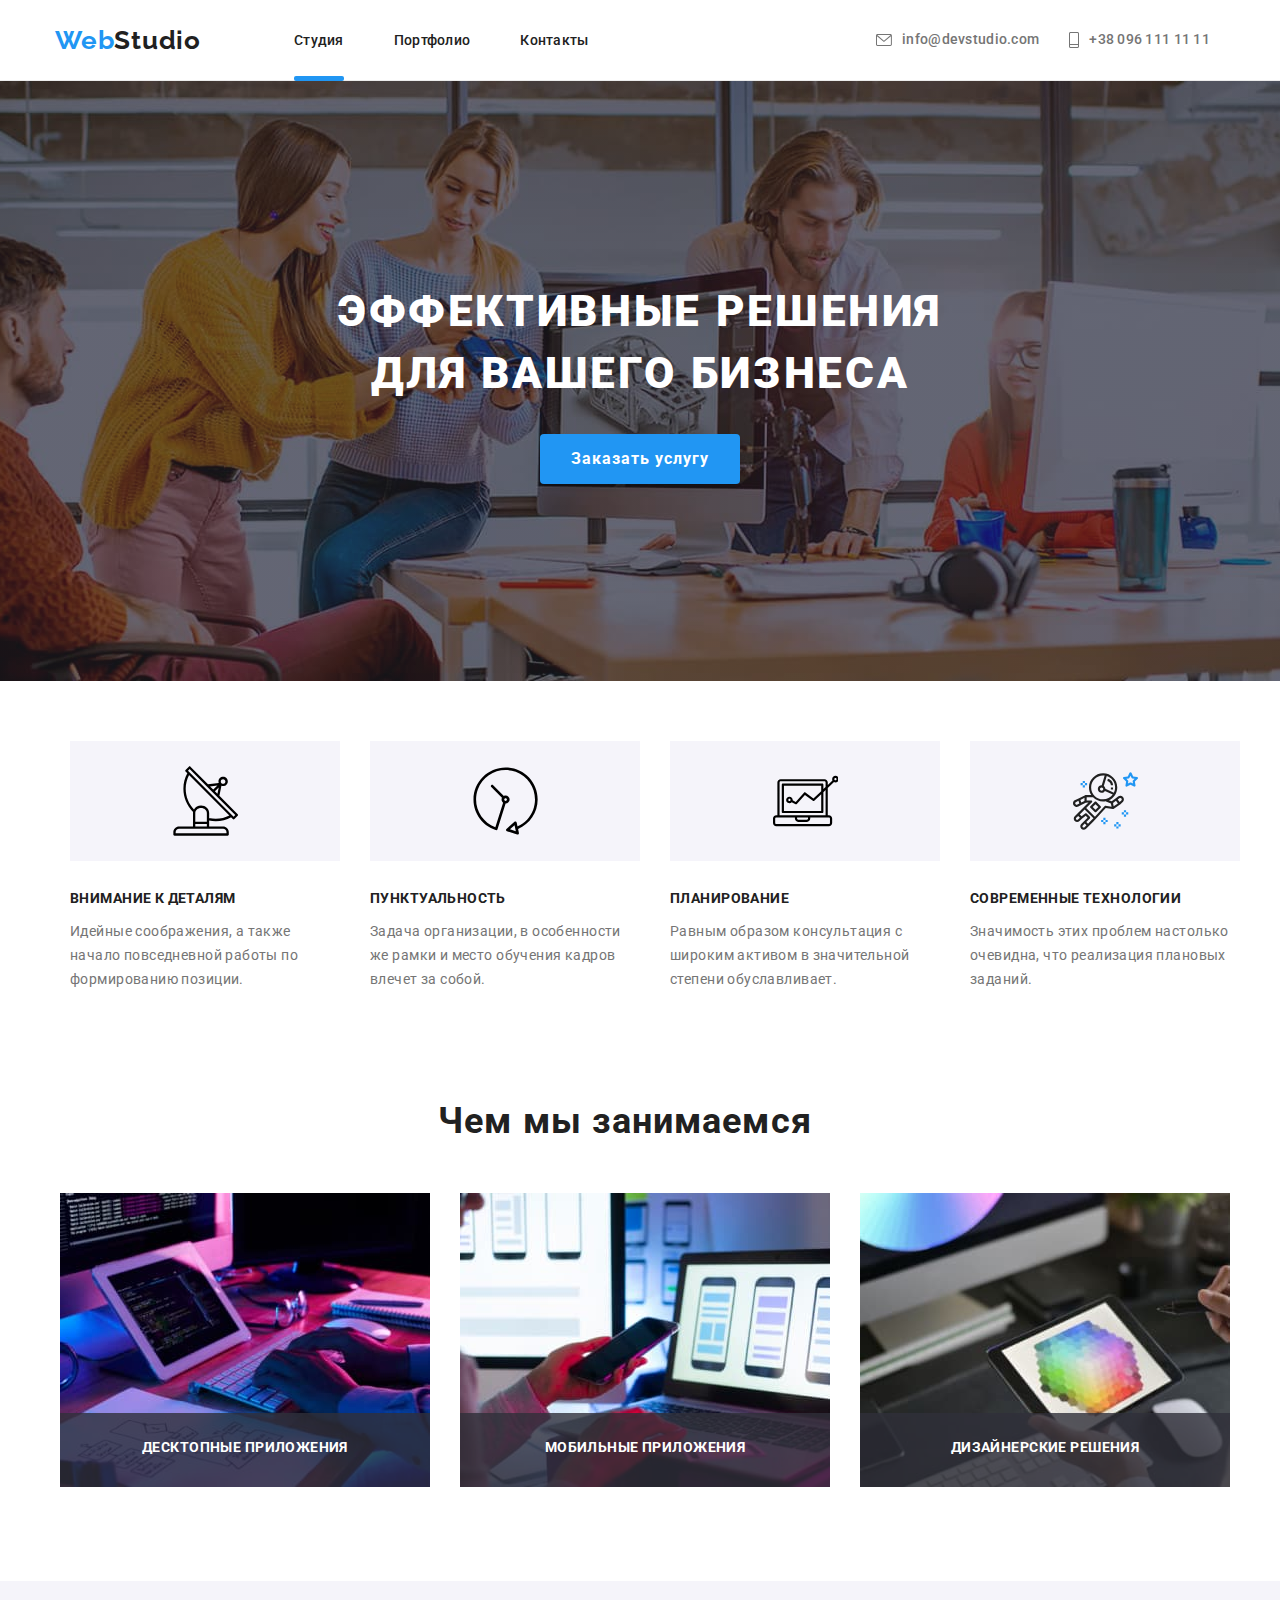
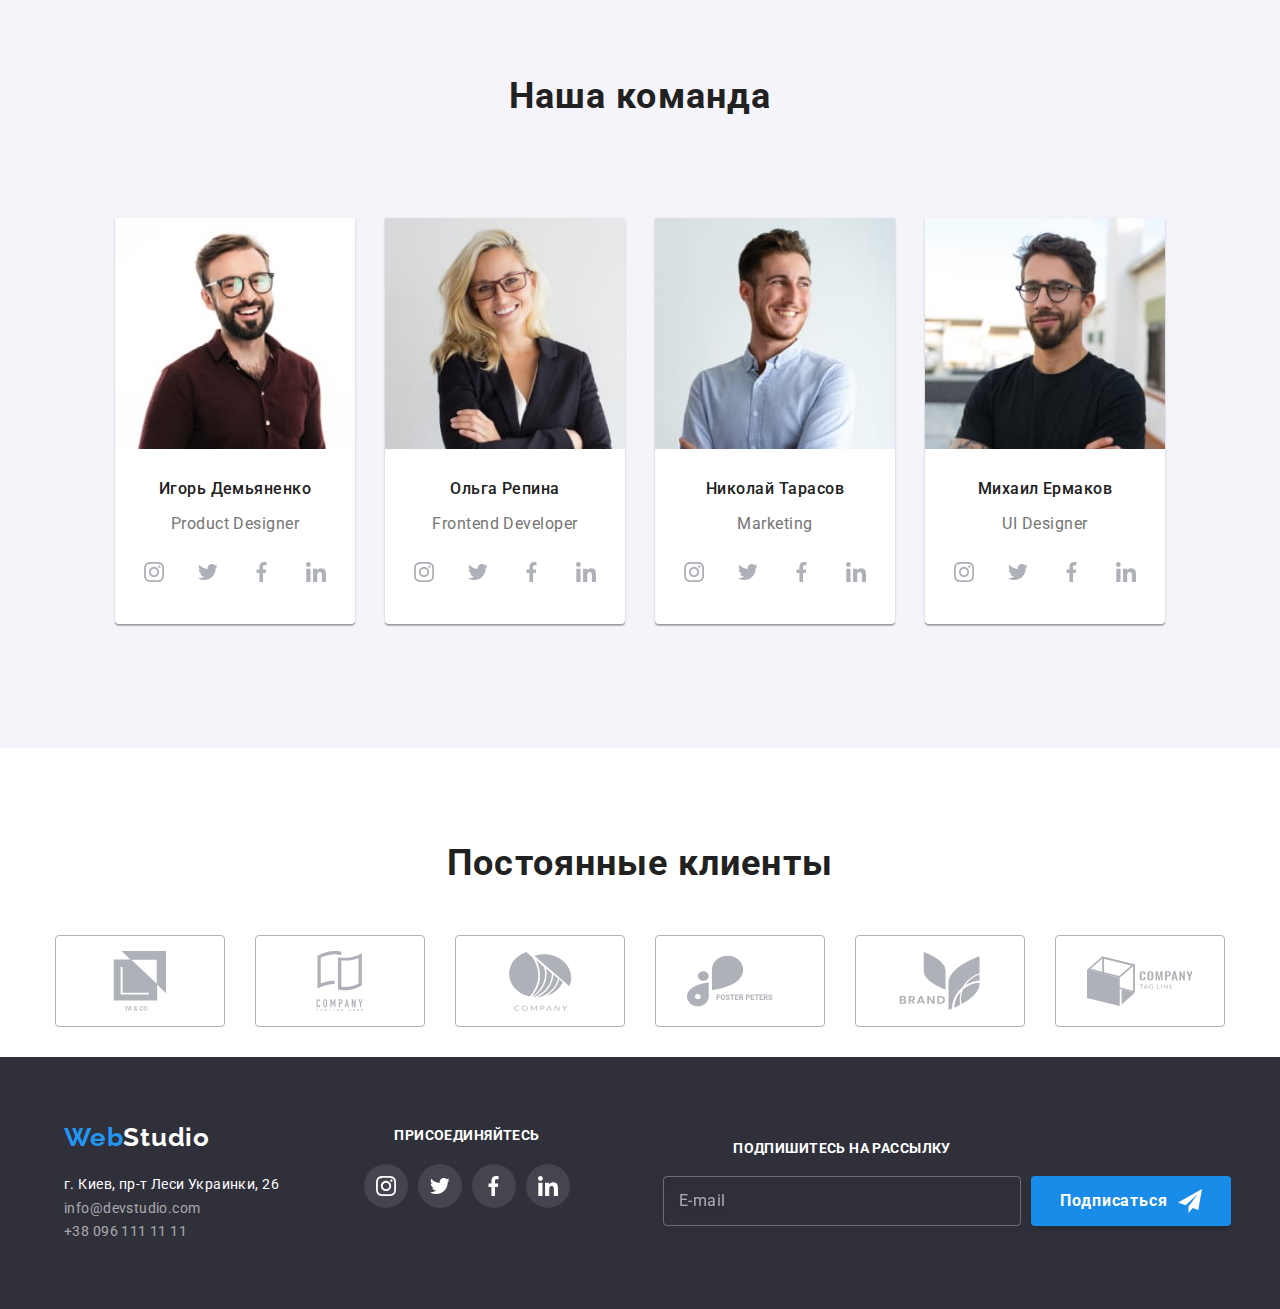
==== commit b1a19418: "fix_bug" ====
--- a/index.html
+++ b/index.html
@@ -106,38 +106,38 @@
         <h2 class="container-about__title">Преимущества</h2>
         <ul class="about-list list">
             <li class="about-list__item">
-                <button class="about-list__button">
+                <div class="about-list__block">
                 <svg class="about-svg" width="65" height="70">
                     <use href="./images/sprite.svg#icon-first"></use>
                 </svg>
-                </button>
+                </div>
                 <h3 class="about-list__title">Внимание к деталям</h3>
                 <p class="about-list__text">Идейные соображения, а также начало повседневной работы по формированию позиции.</p>
-            </li>
-            <li class="about-list__item">
-                <button class="about-list__button">
+        </li>
+                <li class="about-list__item">
+                    <div class="about-list__block">
                 <svg class="about-svg" width="65" height="70">
                  <use href="./images/sprite.svg#icon-clock"></use>
                 </svg>
-                </button>
+                </div>
                 <h3 class="about-list__title">Пунктуальность</h3>
                 <p class="about-list__text">Задача организации, в особенности же рамки и место обучения кадров влечет за собой.</p>
             </li>
             <li class="about-list__item">
-                <button class="about-list__button">
+                <div class="about-list__block">
                 <svg class="about-svg" width="65" height="70">
                 <use href="./images/sprite.svg#icon-comp"></use>
                  </svg>
-                </button>
+                </div>
                 <h3 class="about-list__title">Планирование</h3>
                 <p class="about-list__text">Равным образом консультация с широким активом в значительной степени обуславливает.</p>
             </li>
                 <li class="about-list__item">
-                <button class="about-list__button">
+                    <div class="about-list__block">
                 <svg class="about-svg" width="65" height="70">
                  <use href="./images/sprite.svg#icon-astronaut"></use>
                 </svg>
-                    </button>
+                </div>
                     <h3 class="about-list__title">Современные технологии</h3>
                     <p class="about-list__text">Значимость этих проблем настолько очевидна, что реализация плановых заданий.</p>
                 </li>
@@ -510,9 +510,10 @@
         </div>
     </div>
     <script src="./modal.js"></script> 
+    
     <script src="./menu.js"></script>
 
     
 </body>
 
-</html>+</html>
--- a/css/main.min.css
+++ b/css/main.min.css
@@ -1,2 +1,2 @@
-:root{--first-text-color: #212121;--second-text-color: #ffffff;--text-p-color: #757575;--accent-color: #2196f3}body{font-family:Roboto, sans-serif;max-width:1600px}h1,h2,h3,h4,h5{margin:0}.list{list-style:none;margin:0}.backdrop{position:fixed;width:100%;height:100%;background-color:rgba(0,0,0,0.2);top:0;left:0;transition:opacity 300ms, visibility 300ms;overflow-y:scroll}.backdrop .is-hidden .model{transform:rotate(200deg)}.model{width:450px;min-height:609px;position:absolute;background-color:var(--second-text-color);box-shadow:0px 1px 3px rgba(0,0,0,0.12),0px 1px 1px rgba(0,0,0,0.14),0px 2px 1px rgba(0,0,0,0.2);border-radius:4px;top:50%;left:50%;transform:translate(-50%, -50%) rotate(0);transition:transform 250ms}@media screen and (max-width: 450px){.model{width:100%}}@media screen and (min-width: 1200px){.model{width:528px;height:581px}}.button-modal{position:absolute;border-radius:50%;background:#ffffff;border:1px solid rgba(0,0,0,0.1);top:8px;right:8px;justify-content:center;align-items:center;cursor:pointer;transition:transform 300ms cubic-bezier(0.45, 0.55, 0.62, 0.51)}.is-hidden{visibility:hidden;opacity:0;pointer-events:none}.title-modal{margin-top:40px;margin-left:40px;margin-right:40px;font-weight:bold;font-size:20px;line-height:23px;text-align:center;letter-spacing:0.03em;color:var(--first-text-color)}.name-modal{position:relative;margin-left:40px;margin-right:40px;margin-bottom:10px}.modal-svg{position:absolute;top:50%;left:10px;transform:translate(50%);transition:fill 250ms cubic-bezier(0.4, 0, 0.2, 1)}.name-name{font-size:12px;line-height:14px;letter-spacing:0.01em;color:#757575;margin-bottom:4px}.modal-input{display:flex;width:100%;min-height:40px;justify-content:center;padding-left:42px;padding-right:42px;border:1px solid rgba(33,33,33,0.2);box-sizing:border-box;border-radius:4px;outline:none;transition:border-color 250ms cubic-bezier(0.4, 0, 0.2, 1)}.modal-input:focus{border-color:#188ce8}.modal-input:focus+.modal-svg{fill:#188ce8}.comments{min-height:120px;resize:none;padding:12px 16px;font-weight:normal;font-size:14px;line-height:1.1;letter-spacing:0.01em;color:rgba(117,117,117,0.5)}.modal-comm{display:flex;width:100%;min-height:120px;justify-content:center;margin-bottom:10px;padding:12px 16px}.button-send{display:block;cursor:pointer;background:#188ce8;box-shadow:0px 4px 4px rgba(0,0,0,0.15);border-radius:4px;border:none;font-weight:bold;font-size:16px;line-height:1.8;align-items:center;text-align:center;letter-spacing:0.06em;color:#ffffff;padding:10px 55px;margin:0 auto;margin-top:30px}.modal-check-text::before{content:'';width:16px;height:15px;border-radius:2px;border:2px solid #212121;display:block;margin-right:5px}.modal-check:checked+.modal-check-text::before{background-image:url(../images/check.svg);background-position:center;background-size:cover;background-repeat:no-repeat;border:none}.modal-check-text{display:flex;align-items:center;justify-content:center;font-weight:normal;font-size:14px;line-height:1.7;letter-spacing:0.03em;color:#757575}.modal-link{color:var(--accent-color);font-weight:normal;font-size:14px;line-height:1.7;letter-spacing:0.03em;text-decoration-skip-ink:none}.modal-check{-webkit-appearance:none;-moz-appearance:none;appearance:none}.header{border-bottom:1px solid #ececec;align-items:center}@media screen and (max-width: 768px){.header{display:flex;justify-content:center}}@media screen and (min-width: 1200px){.header{display:flex;justify-content:center}}.container-header{display:flex;justify-content:space-between;height:60px;width:100%;padding-left:15px;padding-right:15px}@media screen and (min-width: 768px){.container-header{height:80px;display:flex;align-items:center}}@media screen and (min-width: 1200px){.container-header{width:1200px;justify-content:center;align-items:center}}@media screen and (min-width: 1200px){.container-header__contacts{display:flex}}.container-header__link{font-family:Raleway;margin-right:93px;font-style:normal;text-decoration:none;font-weight:bold;font-size:26px;line-height:1.1;letter-spacing:0.03em}.container-header__logo{color:var(--accent-color)}.container-header__nav{display:flex;align-items:center}.container-header__item{text-decoration:none;margin-right:50px;font-weight:500;padding-top:32px;padding-bottom:32px}.container-header__item{position:relative}.container-header__list{align-items:center;padding-left:0}@media screen and (max-width: 768px){.container-header__list{display:none}}@media screen and (min-width: 768px){.container-header__list{display:flex}}.container-header__contacts{margin-left:auto;align-items:center;padding-top:20px;padding-bottom:20px;padding:0;padding-right:15px}@media screen and (max-width: 768px){.container-header__contacts{display:none}}.logo{color:var(--first-text-color)}.list{list-style:none}.link{text-decoration:none;font-size:14px;line-height:1.1;letter-spacing:0.02em;color:#212121}.link:hover,.link:focus{color:var(--accent-color)}.container-header__item .active::after{content:' ';position:absolute;width:100%;height:5px;left:0;bottom:0;background:#2196f3;border-radius:2px}.container-header__link-svg{display:flex;flex-direction:row-reverse;font-weight:500;font-size:14px;padding-left:10px;line-height:1.1;letter-spacing:0.02em;text-decoration:none;color:var(--text-p-color)}.container-header__link-svg:hover,.container-header__link-svg:focus{color:var(--accent-color)}.container-header__link-svg:hover .mail-svg,.container-header__link-svg:focus .mail-svg{fill:var(--accent-color)}.container-header__icon{display:flex;align-items:center}@media screen and (min-width: 768px){.container-header__icon{margin-bottom:10px}}@media screen and (min-width: 1200px){.container-header__icon{margin-right:30px;margin-bottom:0}}.container-header__icon:last-child{margin-right:0}.container-header__icon:hover{color:var(--accent-color)}.container-header__icon:hover .container-header__svg{fill:#2196f3}.container-header__svg{fill:#757575}.open-menu-btn{margin-left:auto;border:none;background-color:transparent}.mob-container_menu{padding-right:22px}@media screen and (min-width: 768px){.mob-container{display:none}}.mob-menu{display:flex;flex-direction:column;position:fixed;width:100vw;height:100vh;background-color:white;top:0;left:0;z-index:5}.mob-menu__item{margin-bottom:32px}.mob-menu_link{font-weight:500;font-size:40px;line-height:1.1;letter-spacing:0.02em;color:var(--first-text-color)}.close-menu-btn{margin-left:auto}.menu-contacts{margin-top:auto}.menu-contacts_list{margin-bottom:64px}.menu-contacts_item{margin-bottom:32px}.menu-contacts_tell{font-weight:500;font-size:34px;line-height:1.2;letter-spacing:0.02em;color:#2196f3}.menu-contacts_mail{text-decoration:none;font-weight:500;font-size:24px;line-height:1.2;letter-spacing:0.02em;color:#757575}.menu-networks{display:flex}.menu-networks_item{margin-right:10px;border-right:1px solid rgba(33,33,33,0.2)}.menu-networks .menu-networks_item:last-child{margin-right:0;border:none}.menu-networks_link{list-style:none;margin-right:10px;font-weight:500;font-size:18px;line-height:1.2;letter-spacing:0.02em;color:var(--accent-color)}.hero{background-image:linear-gradient(rgba(47,48,58,0.4), rgba(47,48,58,0.4)),url(../images/baner/baner-tell-1x.jpg);background-position:center;background-size:cover;background-repeat:no-repeat;height:400px;width:100%;color:var(--second-text-color);background-color:#2f303a;text-align:center;padding-top:118px;padding-right:60px;padding-left:60px;margin-bottom:60px}@media screen and (min-width: 1200px){.hero{height:600px;padding-top:200px}}@media (min-device-pixel-ratio: 2), (-webkit-min-device-pixel-ratio: 2), (min-resolution: 192dpi), (min-resolution: 2dppx){.hero{background-image:linear-gradient(rgba(47,48,58,0.4), rgba(47,48,58,0.4)),url(../images/baner/baner-tell-2x.jpg)}}@media screen and (min-width: 768px){.hero{background-image:linear-gradient(rgba(47,48,58,0.4), rgba(47,48,58,0.4)),url(../images/baner/baner-tab-1x.jpg)}}@media screen and (min-width: 768px) and (min-device-pixel-ratio: 2), screen and (min-width: 768px) and (-webkit-min-device-pixel-ratio: 2), screen and (min-width: 768px) and (min-resolution: 192dpi), screen and (min-width: 768px) and (min-resolution: 2dppx){.hero{background-image:linear-gradient(rgba(47,48,58,0.4), rgba(47,48,58,0.4)),url(../images/baner/baner-tab-2x.jpg)}}@media screen and (min-width: 1200px){.hero{background-image:linear-gradient(rgba(47,48,58,0.4), rgba(47,48,58,0.4)),url(../images/baner/baner.jpg)}}@media screen and (min-width: 1200px) and (min-device-pixel-ratio: 2), screen and (min-width: 1200px) and (-webkit-min-device-pixel-ratio: 2), screen and (min-width: 1200px) and (min-resolution: 192dpi), screen and (min-width: 1200px) and (min-resolution: 2dppx){.hero{background-image:linear-gradient(rgba(47,48,58,0.4), rgba(47,48,58,0.4)),url(../images/baner/baner-2x.jpg)}}.hero__title{font-weight:900;font-size:26px;line-height:1.6;text-align:center;letter-spacing:0.06em;text-transform:uppercase;color:#ffffff;padding-bottom:30px}@media screen and (min-width: 1200px){.hero__title{font-weight:900;font-size:44px;line-height:1.4}}.hero__button{cursor:pointer;width:200px;height:50px;font-weight:bold;font-size:16px;line-height:1, 8;align-items:center;justify-content:center;text-align:center;letter-spacing:0.06em;color:#ffffff;background-color:var(--accent-color);border-radius:4px;border:none;box-shadow:0px 4px 4px rgba(0,0,0,0.15);text-align:center}.hero__button:hover,.hero__button:focus{color:var(--first-text-color)}.container-about{width:100%;margin:0 auto;padding-left:15px;padding-right:15px;padding-bottom:60px}@media screen and (min-width: 480px){.container-about{width:480px}}@media screen and (min-width: 768px){.container-about{width:768px}}@media screen and (min-width: 1200px){.container-about{width:1200px;padding-bottom:0}}.container-about__title{display:none;margin-bottom:10px}.about-list{padding:0;margin-right:0}@media screen and (min-width: 768px){.about-list{width:768px;display:flex;flex-wrap:wrap;margin-left:-15px}}@media screen and (min-width: 1200px){.about-list{width:1200px}}@media screen and (min-width: 768px){.about-list__item{width:calc((100% - 2 * 30px) / 2);margin-left:30px}}@media screen and (min-width: 1200px){.about-list__item{width:calc((100% - 4 * 30px) / 4);margin-left:30px}}.about-list__button{width:100%;height:120px;border:none;margin-bottom:30px}.about-list__title{font-weight:bold;justify-content:center;align-items:center;font-size:14px;line-height:1.1;letter-spacing:0.03em;text-transform:uppercase;color:var(--first-text-color)}.about-list__text{font-weight:normal;font-size:14px;line-height:1.7;letter-spacing:0.03em;color:var(--text-p-color)}.section-work{background:var(--second-text-color)}@media screen and (max-width: 1200px){.section-work{display:none;margin-top:94px}}.container-work{justify-content:center;margin-top:94px;margin-bottom:94px;margin-left:-30px}.container-work__title{color:var(--first-text-color);font-size:36px;font-weight:bold;font-size:36px;line-height:1.2;text-align:center;letter-spacing:0.03em}.work-list{display:flex;justify-content:center;margin-top:50px}.work-list__wrappen{position:relative;display:flex}.work-list__text{position:absolute;width:100%;height:25%;margin:0;bottom:0;padding-top:27px;background:rgba(47,48,58,0.8);align-items:center;justify-content:center;font-weight:bold;font-size:14px;line-height:1.1;text-align:center;letter-spacing:0.03em;text-transform:uppercase;color:var(--second-text-color)}.work-list .work-list__item+.work-list__item{margin-left:30px}.section-group{background:#f5f4fa;padding-top:60px;padding-bottom:94px;padding-left:15px;padding-right:15px;margin-bottom:94px}@media screen and (min-width: 1200px){.section-group{padding-top:94px}}.section-group .container-group{margin:0 auto}.section-group .container-group__title{padding-bottom:30px;font-weight:bold;font-size:36px;line-height:1.2;text-align:center;letter-spacing:0.03em;color:var(--first-text-color);display:flex;align-items:center;justify-content:center}@media screen and (min-width: 1200px){.section-group .container-group__title{padding-bottom:50px}}@media screen and (min-width: 480px){.section-group .container-group{width:480px}}@media screen and (min-width: 768px){.section-group .container-group{width:768px}}@media screen and (min-width: 1200px){.section-group .container-group{width:1200px}}.group-list{padding-left:0;justify-content:space-between}@media screen and (min-width: 768px){.group-list{width:768px;display:flex;flex-wrap:wrap;justify-content:center;align-items:center;margin-left:-15px}}@media screen and (min-width: 1200px){.group-list{width:1200px;display:flex;flex-wrap:wrap;justify-content:center;align-items:center;margin-left:-15px;margin-top:50px}}.group-list__item{margin-bottom:30px;box-shadow:0px 1px 3px rgba(0,0,0,0.12),0px 1px 1px rgba(0,0,0,0.14),0px 2px 1px rgba(0,0,0,0.2);border-radius:0px 0px 4px 4px;background-color:#ffffff}@media screen and (min-width: 768px){.group-list__item{width:calc((100% - 4 * 15px) / 2);margin-left:15px}}@media screen and (min-width: 1200px){.group-list__item{width:calc((100% - 8 * 30px) / 4);margin-left:30px}}.group-list__img{width:100%;display:block;height:auto}.group-list__title{margin-top:30px;font-family:Roboto;font-style:normal;font-weight:500;font-size:16px;line-height:1.2;text-align:center;letter-spacing:0.03em;color:var(--first-text-color)}.group-list__text{color:var(--text-p-color);font-weight:normal;font-size:16px;line-height:1.2;text-align:center;letter-spacing:0.03em;margin-bottom:16px}.button-group{display:inline;background-size:cover;max-width:270px;background:#ffffff;border:0;padding:0}.networks{display:flex;padding-left:0;justify-content:center;align-items:center}.networks__item{width:44px;height:44px;display:block;margin-bottom:30px}.networks__svg{fill:#afb1b8}.networks__item+.networks__item{margin-left:10px}.networks__link{width:100%;height:100%;border-radius:50%;display:flex;align-items:center;justify-content:center}.networks__link:hover,.networks__link:focus{background-color:var(--accent-color)}.networks__link:hover .networks__svg,.networks__link:focus .networks__svg{fill:#ffffff}.container-company{margin-bottom:94px;width:100%;margin:0 auto}@media screen and (min-width: 480px){.container-company{width:480px}}@media screen and (min-width: 768px){.container-company{width:768px}}@media screen and (min-width: 1200px){.container-company{width:1200px}}.container-company__title{justify-content:center;align-items:center;font-weight:bold;font-size:36px;line-height:1.2;text-align:center;letter-spacing:0.03em;color:#212121;margin-bottom:50px}.container-company__list{justify-content:center;align-items:center;display:flex;flex-wrap:wrap;padding-left:0}@media screen and (min-width: 480px){.container-company__list{width:480px}}@media screen and (min-width: 768px){.container-company__list{width:768px}}@media screen and (min-width: 1200px){.container-company__list{width:1200px;margin-left:-15px}}.container-company__item{width:170px;height:92px;margin-left:30px;margin-bottom:30px}@media screen and (min-width: 480px){.container-company__item{width:calc((100% - 2 * 30px) / 2);margin-left:30px}}@media screen and (min-width: 768px){.container-company__item{width:calc((100% - 3 * 30px) / 3);margin-left:30px}}@media screen and (min-width: 1200px){.container-company__item{width:calc((100% - 6 * 30px) / 6);margin-left:30px}}.container-company__link{width:100%;height:100%;display:flex;justify-content:center;align-items:center;border:1px solid #afb1b8;border-radius:4px}.container-company__link:hover{border:solid #2196f3}.container-company__svg{fill:#afb1b8}.container-company__link:hover .container-company__svg,.container-company__link:focus .container-company__svg{fill:var(--accent-color)}.footer{background:#2f303a;justify-content:center;align-items:center}@media screen and (min-width: 480px){.footer{width:100%;height:603px;justify-content:center}}@media screen and (min-width: 768px){.footer{width:100%;height:463px;justify-content:center}}@media screen and (min-width: 1200px){.footer{display:flex;justify-content:center;height:252px}}@media screen and (min-width: 768px){.footer__block{justify-content:center;align-items:center;padding-top:60px;margin-bottom:60px;display:flex}}@media screen and (min-width: 1200px){.footer__block{display:flex}}.container-footer{padding-top:60px;margin-bottom:60px;padding-left:15px;padding-right:15px}@media screen and (min-width: 768px){.container-footer{margin-right:165px;padding-top:0;margin-bottom:0}}@media screen and (min-width: 1200px){.container-footer{margin-right:70px}}.container-footer__logo{text-decoration:none;color:var(--accent-color)}.container-footer__address{margin-top:20px}.container-footer__list{font-family:Roboto;font-style:normal;padding-left:0}.container-footer__link{font-family:Raleway;font-style:normal;text-decoration:none;color:var(--second-text-color);font-weight:bold;font-size:26px;line-height:1.2;letter-spacing:0.03em}@media screen and (max-width: 1200px){.container-footer__link{display:flex;justify-content:center;align-items:center}}.container-footer__map{display:flex;justify-content:center;align-items:center;font-weight:normal;font-size:14px;line-height:1.7;letter-spacing:0.03em;color:var(--second-text-color);text-decoration:none}.container-footer__map:hover,.container-footer__map:focus{color:var(--accent-color)}.container-footer__mail{display:flex;justify-content:center;align-items:center;font-weight:normal;font-size:14px;line-height:1.7;letter-spacing:0.03em;color:rgba(255,255,255,0.6);text-decoration:none}@media screen and (min-width: 1200px){.container-footer__mail{justify-content:flex-start}}.container-footer__mail:hover,.container-footer__mail:focus{color:var(--accent-color)}.container-contacts{margin-bottom:60px}@media screen and (min-width: 768px){.container-contacts{margin-bottom:0}}.container-contacts__title{font-weight:bold;font-size:14px;line-height:1.1;letter-spacing:0.03em;text-transform:uppercase;color:var(--second-text-color);margin-bottom:20px;display:flex;justify-content:center;align-items:center}.container-contacts__item{width:44px;height:44px;margin-bottom:30px}.container-contacts__list{display:flex;padding-left:0;justify-content:center;align-items:center}.container-contacts__item+.container-contacts__item{margin-left:10px}.container-contacts__svg{fill:#ffffff}.container-contacts__link{width:100%;height:100%;border-radius:50%;display:flex;background:rgba(255,255,255,0.1);align-items:center;justify-content:center}.container-contacts__link:hover,.container-contacts__link:focus{background-color:var(--accent-color)}.container-contacts__link:hover .container-contacts__svg,.container-contacts__link:focus .container-contacts__svg{fill:#ffffff}.footer-input__container{display:flex;justify-content:center;align-items:center}@media screen and (max-width: 1200px){.footer-input__container{margin-bottom:20px}}@media screen and (min-width: 768px){.footer-input{justify-content:center;align-items:center}}@media screen and (min-width: 1200px){.footer-input{margin-left:93px;display:flex}}@media screen and (min-width: 768px){.footer-form{justify-content:center;align-items:center;margin-bottom:0}}.footer-form__title{display:flex;flex-direction:column;font-weight:bold;font-size:14px;line-height:16px;letter-spacing:0.03em;text-transform:uppercase;color:#ffffff;align-items:center}.footer-form__email::placeholder{font-size:16px;line-height:20px;align-items:center;letter-spacing:0.03em;color:rgba(255,255,255,0.6)}.footer-form__email{margin-top:20px;padding:15px;border:1px solid rgba(255,255,255,0.3);box-sizing:border-box;filter:drop-shadow(0px 4px 4px rgba(0,0,0,0.15));border-radius:4px;background-color:transparent;min-width:358px;min-height:50px}.footer-form__button{width:200px;height:50px;cursor:pointer;display:block;background:#188ce8;box-shadow:0px 4px 4px rgba(0,0,0,0.15);border-radius:4px;border:none;font-weight:bold;font-size:16px;line-height:1.8;align-items:center;justify-content:center;letter-spacing:0.06em;color:#ffffff;margin-top:auto;margin-left:10px;display:flex}@media screen and (max-width: 1200px){.footer-form__button{margin:auto}}.footer-form__svg{fill:#ffffff;margin-left:10px}.portfolio{margin-top:94px}.container-tabs{width:100%;margin-bottom:50px;padding-left:15px;padding-right:15px;margin-left:auto;margin-right:auto}@media screen and (min-width: 480px){.container-tabs{width:480px}}@media screen and (min-width: 768px){.container-tabs{width:768px}}@media screen and (min-width: 1200px){.container-tabs{width:1200px}}.container-tabs__title{display:none}.container-tabs__list{justify-content:start;display:flex;flex-wrap:wrap}@media screen and (min-width: 768px){.container-tabs__list{display:flex;justify-content:center}}.container-tabs__button{margin-bottom:15px;font-family:Roboto;margin-right:8px;font-style:normal;font-weight:500;font-size:16px;line-height:1.6;text-align:center;letter-spacing:0.03em;background:#f5f4fa;color:var(--first-text-color);border:none;background:#f5f4fa;border-radius:4px;padding:6px 22px}.container-tabs__button:hover,.container-tabs__button:focus{background:var(--accent-color);color:var(--button-color)}.container-img{padding-left:15px;padding-right:15px}@media screen and (min-width: 480px){.container-img{width:480px;margin:0 auto}}@media screen and (min-width: 768px){.container-img{width:768px}}@media screen and (min-width: 1200px){.container-img{width:1200px;margin-left:auto;margin-right:auto;margin-bottom:94px}}.container-img__list{padding-left:0}@media screen and (min-width: 768px){.container-img__list{display:flex;flex-wrap:wrap}}@media screen and (min-width: 1200px){.container-img__list{display:flex;flex-wrap:wrap;padding-left:0}}.container-img__item{margin-bottom:30px;background:#ffffff;border:1px solid #eeeeee;display:block}@media screen and (min-width: 768px){.container-img__item{width:calc((100% - 2 * 30px) / 2);margin-right:30px}}@media screen and (min-width: 1200px){.container-img__item{width:calc((100% - 60px) / 3);margin-right:30px}}.container-img__item:hover,.container-img__item:focus{box-shadow:0px 1px 1px rgba(0,0,0,0.12),0px 4px 4px rgba(0,0,0,0.06),1px 4px 6px rgba(0,0,0,0.16)}@media screen and (min-width: 1200px){.container-img__item:nth-child(3n){margin-right:0}}.container-img__item :nth-last-child(-n+3){margin-bottom:0}.container-img__link{text-decoration:none}.wrappen-img{position:relative;overflow:hidden;display:block}.wrappen-img__img{width:100%;display:block;height:auto}.wrappen-img__text{position:absolute;height:100%;width:100%;padding:63px 24px;top:0;left:0;margin:0;transform:translateY(101%);transition:transform 250ms cubic-bezier(0.4, 0, 0.2, 1);overflow:auto;font-weight:normal;font-size:18px;line-height:1.5;letter-spacing:0.03em;color:var(--button-color);background-color:var(--accent-color)}.wrappen-img:hover .wrappen-img__text{transform:translateY(0)}.list-text{padding-bottom:20px;padding-left:24px;font-weight:normal;font-size:16px;line-height:1.8;letter-spacing:0.03em;color:var(--text-p-color)}.list-title{padding-left:24px;padding-top:20px;font-weight:bold;font-size:18px;line-height:2;letter-spacing:0.06em;color:var(--first-text-color)}
+:root{--first-text-color: #212121;--second-text-color: #ffffff;--text-p-color: #757575;--accent-color: #2196f3}body{font-family:Roboto, sans-serif;max-width:1600px}h1,h2,h3,h4,h5{margin:0}.list{list-style:none;margin:0}.backdrop{position:fixed;width:100%;height:100%;background-color:rgba(0,0,0,0.2);top:0;left:0;transition:opacity 300ms, visibility 300ms;overflow-y:scroll}.backdrop .is-hidden .model{transform:rotate(200deg)}.model{width:450px;min-height:609px;position:absolute;background-color:var(--second-text-color);box-shadow:0px 1px 3px rgba(0,0,0,0.12),0px 1px 1px rgba(0,0,0,0.14),0px 2px 1px rgba(0,0,0,0.2);border-radius:4px;top:50%;left:50%;transform:translate(-50%, -50%) rotate(0);transition:transform 250ms}@media screen and (max-width: 450px){.model{width:100%}}@media screen and (min-width: 1200px){.model{width:528px;height:581px}}.button-modal{position:absolute;border-radius:50%;background:#ffffff;border:1px solid rgba(0,0,0,0.1);top:8px;right:8px;justify-content:center;align-items:center;cursor:pointer;transition:transform 300ms cubic-bezier(0.45, 0.55, 0.62, 0.51)}.is-hidden{visibility:hidden;opacity:0;pointer-events:none}.title-modal{margin-top:40px;margin-left:40px;margin-right:40px;font-weight:bold;font-size:20px;line-height:23px;text-align:center;letter-spacing:0.03em;color:var(--first-text-color)}.name-modal{position:relative;margin-left:40px;margin-right:40px;margin-bottom:10px}.modal-svg{position:absolute;top:50%;left:10px;transform:translate(50%);transition:fill 250ms cubic-bezier(0.4, 0, 0.2, 1)}.name-name{font-size:12px;line-height:14px;letter-spacing:0.01em;color:#757575;margin-bottom:4px}.modal-input{display:flex;width:100%;min-height:40px;justify-content:center;padding-left:42px;padding-right:42px;border:1px solid rgba(33,33,33,0.2);box-sizing:border-box;border-radius:4px;outline:none;transition:border-color 250ms cubic-bezier(0.4, 0, 0.2, 1)}.modal-input:focus{border-color:#188ce8}.modal-input:focus+.modal-svg{fill:#188ce8}.comments{min-height:120px;resize:none;padding:12px 16px;font-weight:normal;font-size:14px;line-height:1.1;letter-spacing:0.01em;color:rgba(117,117,117,0.5)}.modal-comm{display:flex;width:100%;min-height:120px;justify-content:center;margin-bottom:10px;padding:12px 16px}.button-send{display:block;cursor:pointer;background:#188ce8;box-shadow:0px 4px 4px rgba(0,0,0,0.15);border-radius:4px;border:none;font-weight:bold;font-size:16px;line-height:1.8;align-items:center;text-align:center;letter-spacing:0.06em;color:#ffffff;padding:10px 55px;margin:0 auto;margin-top:30px}.modal-check-text::before{content:'';width:16px;height:15px;border-radius:2px;border:2px solid #212121;display:block;margin-right:5px}.modal-check:checked+.modal-check-text::before{background-image:url(../images/check.svg);background-position:center;background-size:cover;background-repeat:no-repeat;border:none}.modal-check-text{display:flex;align-items:center;justify-content:center;font-weight:normal;font-size:14px;line-height:1.7;letter-spacing:0.03em;color:#757575}.modal-link{color:var(--accent-color);font-weight:normal;font-size:14px;line-height:1.7;letter-spacing:0.03em;text-decoration-skip-ink:none}.modal-check{-webkit-appearance:none;-moz-appearance:none;appearance:none}.header{border-bottom:1px solid #ececec;align-items:center}@media screen and (max-width: 768px){.header{display:flex;justify-content:center}}@media screen and (min-width: 1200px){.header{display:flex;justify-content:center}}.container-header{display:flex;justify-content:space-between;height:60px;width:100%;padding-left:15px;padding-right:15px}@media screen and (min-width: 768px){.container-header{height:80px;display:flex;align-items:center}}@media screen and (min-width: 1200px){.container-header{width:1200px;justify-content:center;align-items:center}}@media screen and (min-width: 1200px){.container-header__contacts{display:flex}}.container-header__link{font-family:Raleway;margin-right:93px;font-style:normal;text-decoration:none;font-weight:bold;font-size:26px;line-height:1.1;letter-spacing:0.03em}.container-header__logo{color:var(--accent-color)}.container-header__nav{display:flex;align-items:center}.container-header__item{text-decoration:none;margin-right:50px;font-weight:500;padding-top:32px;padding-bottom:32px}.container-header__item{position:relative}.container-header__list{align-items:center;padding-left:0}@media screen and (max-width: 768px){.container-header__list{display:none}}@media screen and (min-width: 768px){.container-header__list{display:flex}}.container-header__contacts{margin-left:auto;align-items:center;padding-top:20px;padding-bottom:20px;padding:0;padding-right:15px}@media screen and (max-width: 768px){.container-header__contacts{display:none}}.logo{color:var(--first-text-color)}.list{list-style:none}.link{text-decoration:none;font-size:14px;line-height:1.1;letter-spacing:0.02em;color:#212121}.link:hover,.link:focus{color:var(--accent-color)}.container-header__item .active::after{content:' ';position:absolute;width:100%;height:5px;left:0;bottom:0;background:#2196f3;border-radius:2px}.container-header__link-svg{display:flex;flex-direction:row-reverse;font-weight:500;font-size:14px;padding-left:10px;line-height:1.1;letter-spacing:0.02em;text-decoration:none;color:var(--text-p-color)}.container-header__link-svg:hover,.container-header__link-svg:focus{color:var(--accent-color)}.container-header__link-svg:hover .mail-svg,.container-header__link-svg:focus .mail-svg{fill:var(--accent-color)}.container-header__icon{display:flex;align-items:center}@media screen and (min-width: 768px){.container-header__icon{margin-bottom:10px}}@media screen and (min-width: 1200px){.container-header__icon{margin-right:30px;margin-bottom:0}}.container-header__icon:last-child{margin-right:0}.container-header__icon:hover{color:var(--accent-color)}.container-header__icon:hover .container-header__svg{fill:#2196f3}.container-header__svg{fill:#757575}.open-menu-btn{margin-left:auto;border:none;background-color:transparent}.mob-container_menu{padding-right:22px}@media screen and (min-width: 768px){.mob-container{display:none}}.mob-menu{display:flex;flex-direction:column;position:fixed;width:100vw;height:100vh;background-color:white;top:0;left:0;z-index:5}.mob-menu__item{margin-bottom:32px}.mob-menu_link{font-weight:500;font-size:40px;line-height:1.1;letter-spacing:0.02em;color:var(--first-text-color)}.close-menu-btn{margin-left:auto;border:none;background-color:transparent;padding-top:21px;padding-right:25px}.menu-contacts{margin-top:auto}.menu-contacts_list{margin-bottom:64px}.menu-contacts_item{margin-bottom:32px}.menu-contacts_tell{font-weight:500;font-size:34px;line-height:1.2;letter-spacing:0.02em;color:#2196f3}.menu-contacts_mail{text-decoration:none;font-weight:500;font-size:24px;line-height:1.2;letter-spacing:0.02em;color:#757575}.menu-networks{display:flex}.menu-networks_item{margin-right:10px;border-right:1px solid rgba(33,33,33,0.2)}.menu-networks .menu-networks_item:last-child{margin-right:0;border:none}.menu-networks_link{list-style:none;margin-right:10px;font-weight:500;font-size:18px;line-height:1.2;letter-spacing:0.02em;color:var(--accent-color)}.hero{background-image:linear-gradient(rgba(47,48,58,0.4), rgba(47,48,58,0.4)),url(../images/baner/baner-tell-1x.jpg);background-position:center;background-size:cover;background-repeat:no-repeat;height:400px;width:100%;color:var(--second-text-color);background-color:#2f303a;text-align:center;padding-top:118px;padding-right:60px;padding-left:60px;margin-bottom:60px}@media screen and (min-width: 1200px){.hero{height:600px;padding-top:200px}}@media (min-device-pixel-ratio: 2), (-webkit-min-device-pixel-ratio: 2), (min-resolution: 192dpi), (min-resolution: 2dppx){.hero{background-image:linear-gradient(rgba(47,48,58,0.4), rgba(47,48,58,0.4)),url(../images/baner/baner-tell-2x.jpg)}}@media screen and (min-width: 768px){.hero{background-image:linear-gradient(rgba(47,48,58,0.4), rgba(47,48,58,0.4)),url(../images/baner/baner-tab-1x.jpg)}}@media screen and (min-width: 768px) and (min-device-pixel-ratio: 2), screen and (min-width: 768px) and (-webkit-min-device-pixel-ratio: 2), screen and (min-width: 768px) and (min-resolution: 192dpi), screen and (min-width: 768px) and (min-resolution: 2dppx){.hero{background-image:linear-gradient(rgba(47,48,58,0.4), rgba(47,48,58,0.4)),url(../images/baner/baner-tab-2x.jpg)}}@media screen and (min-width: 1200px){.hero{background-image:linear-gradient(rgba(47,48,58,0.4), rgba(47,48,58,0.4)),url(../images/baner/baner.jpg)}}@media screen and (min-width: 1200px) and (min-device-pixel-ratio: 2), screen and (min-width: 1200px) and (-webkit-min-device-pixel-ratio: 2), screen and (min-width: 1200px) and (min-resolution: 192dpi), screen and (min-width: 1200px) and (min-resolution: 2dppx){.hero{background-image:linear-gradient(rgba(47,48,58,0.4), rgba(47,48,58,0.4)),url(../images/baner/baner-2x.jpg)}}.hero__title{font-weight:900;font-size:26px;line-height:1.6;text-align:center;letter-spacing:0.06em;text-transform:uppercase;color:#ffffff;padding-bottom:30px}@media screen and (min-width: 1200px){.hero__title{font-weight:900;font-size:44px;line-height:1.4}}.hero__button{cursor:pointer;width:200px;height:50px;font-weight:bold;font-size:16px;line-height:1, 8;align-items:center;justify-content:center;text-align:center;letter-spacing:0.06em;color:#ffffff;background-color:var(--accent-color);border-radius:4px;border:none;box-shadow:0px 4px 4px rgba(0,0,0,0.15);text-align:center}.hero__button:hover,.hero__button:focus{color:var(--first-text-color)}.container-about{width:100%;margin:0 auto;padding-left:15px;padding-right:15px;padding-bottom:60px}@media screen and (min-width: 480px){.container-about{width:480px}}@media screen and (min-width: 768px){.container-about{width:768px}}@media screen and (min-width: 1200px){.container-about{width:1200px;padding-bottom:0}}.container-about__title{display:none;margin-bottom:10px}.about-list{padding:0;margin-right:0}@media screen and (min-width: 768px){.about-list{width:768px;display:flex;flex-wrap:wrap;margin-left:-15px}}@media screen and (min-width: 1200px){.about-list{width:1200px}}@media screen and (min-width: 768px){.about-list__item{width:calc((100% - 2 * 30px) / 2);margin-left:30px}}@media screen and (min-width: 1200px){.about-list__item{width:calc((100% - 4 * 30px) / 4);margin-left:30px}}.about-list__block{width:100%;height:120px;border:none;margin-bottom:30px;background-color:#f5f4fa;display:flex;justify-content:center;align-items:center}.about-list__title{font-weight:bold;justify-content:center;align-items:center;font-size:14px;line-height:1.1;letter-spacing:0.03em;text-transform:uppercase;color:var(--first-text-color)}.about-list__text{font-weight:normal;font-size:14px;line-height:1.7;letter-spacing:0.03em;color:var(--text-p-color)}.section-work{background:var(--second-text-color)}@media screen and (max-width: 1200px){.section-work{display:none;margin-top:94px}}.container-work{justify-content:center;margin-top:94px;margin-bottom:94px;margin-left:-30px}.container-work__title{color:var(--first-text-color);font-size:36px;font-weight:bold;font-size:36px;line-height:1.2;text-align:center;letter-spacing:0.03em}.work-list{display:flex;justify-content:center;margin-top:50px}.work-list__wrappen{position:relative;display:flex}.work-list__text{position:absolute;width:100%;height:25%;margin:0;bottom:0;padding-top:27px;background:rgba(47,48,58,0.8);align-items:center;justify-content:center;font-weight:bold;font-size:14px;line-height:1.1;text-align:center;letter-spacing:0.03em;text-transform:uppercase;color:var(--second-text-color)}.work-list .work-list__item+.work-list__item{margin-left:30px}.section-group{background:#f5f4fa;padding-top:60px;padding-bottom:94px;padding-left:15px;padding-right:15px;margin-bottom:94px}@media screen and (min-width: 1200px){.section-group{padding-top:94px}}.section-group .container-group{margin:0 auto}.section-group .container-group__title{padding-bottom:30px;font-weight:bold;font-size:36px;line-height:1.2;text-align:center;letter-spacing:0.03em;color:var(--first-text-color);display:flex;align-items:center;justify-content:center}@media screen and (min-width: 1200px){.section-group .container-group__title{padding-bottom:50px}}@media screen and (min-width: 480px){.section-group .container-group{width:480px}}@media screen and (min-width: 768px){.section-group .container-group{width:768px}}@media screen and (min-width: 1200px){.section-group .container-group{width:1200px}}.group-list{padding-left:0;justify-content:space-between}@media screen and (min-width: 768px){.group-list{width:768px;display:flex;flex-wrap:wrap;justify-content:center;align-items:center;margin-left:-15px}}@media screen and (min-width: 1200px){.group-list{width:1200px;display:flex;flex-wrap:wrap;justify-content:center;align-items:center;margin-left:-15px;margin-top:50px}}.group-list__item{margin-bottom:30px;box-shadow:0px 1px 3px rgba(0,0,0,0.12),0px 1px 1px rgba(0,0,0,0.14),0px 2px 1px rgba(0,0,0,0.2);border-radius:0px 0px 4px 4px;background-color:#ffffff}@media screen and (min-width: 768px){.group-list__item{width:calc((100% - 4 * 15px) / 2);margin-left:15px}}@media screen and (min-width: 1200px){.group-list__item{width:calc((100% - 8 * 30px) / 4);margin-left:30px}}.group-list__img{width:100%;display:block;height:auto}.group-list__title{margin-top:30px;font-family:Roboto;font-style:normal;font-weight:500;font-size:16px;line-height:1.2;text-align:center;letter-spacing:0.03em;color:var(--first-text-color)}.group-list__text{color:var(--text-p-color);font-weight:normal;font-size:16px;line-height:1.2;text-align:center;letter-spacing:0.03em;margin-bottom:16px}.button-group{display:inline;background-size:cover;max-width:270px;background:#ffffff;border:0;padding:0}.networks{display:flex;padding-left:0;justify-content:center;align-items:center}.networks__item{width:44px;height:44px;display:block;margin-bottom:30px}.networks__svg{fill:#afb1b8}.networks__item+.networks__item{margin-left:10px}.networks__link{width:100%;height:100%;border-radius:50%;display:flex;align-items:center;justify-content:center}.networks__link:hover,.networks__link:focus{background-color:var(--accent-color)}.networks__link:hover .networks__svg,.networks__link:focus .networks__svg{fill:#ffffff}.container-company{margin-bottom:94px;width:100%;margin:0 auto}@media screen and (min-width: 480px){.container-company{width:480px}}@media screen and (min-width: 768px){.container-company{width:768px}}@media screen and (min-width: 1200px){.container-company{width:1200px}}.container-company__title{justify-content:center;align-items:center;font-weight:bold;font-size:36px;line-height:1.2;text-align:center;letter-spacing:0.03em;color:#212121;margin-bottom:50px}.container-company__list{justify-content:center;align-items:center;display:flex;flex-wrap:wrap;padding-left:0}@media screen and (min-width: 480px){.container-company__list{width:480px}}@media screen and (min-width: 768px){.container-company__list{width:768px}}@media screen and (min-width: 1200px){.container-company__list{width:1200px;margin-left:-15px}}.container-company__item{width:170px;height:92px;margin-left:30px;margin-bottom:30px}@media screen and (min-width: 480px){.container-company__item{width:calc((100% - 2 * 30px) / 2);margin-left:30px}}@media screen and (min-width: 768px){.container-company__item{width:calc((100% - 3 * 30px) / 3);margin-left:30px}}@media screen and (min-width: 1200px){.container-company__item{width:calc((100% - 6 * 30px) / 6);margin-left:30px}}.container-company__link{width:100%;height:100%;display:flex;justify-content:center;align-items:center;border:1px solid #afb1b8;border-radius:4px}.container-company__link:hover{border:solid #2196f3}.container-company__svg{fill:#afb1b8}.container-company__link:hover .container-company__svg,.container-company__link:focus .container-company__svg{fill:var(--accent-color)}.footer{background:#2f303a;justify-content:center;align-items:center}@media screen and (min-width: 480px){.footer{width:100%;height:603px;justify-content:center}}@media screen and (min-width: 768px){.footer{width:100%;height:463px;justify-content:center}}@media screen and (min-width: 1200px){.footer{display:flex;justify-content:center;height:252px}}@media screen and (min-width: 768px){.footer__block{justify-content:center;align-items:center;padding-top:60px;margin-bottom:60px;display:flex}}@media screen and (min-width: 1200px){.footer__block{display:flex}}.container-footer{padding-top:60px;margin-bottom:60px;padding-left:15px;padding-right:15px}@media screen and (min-width: 768px){.container-footer{margin-right:165px;padding-top:0;margin-bottom:0}}@media screen and (min-width: 1200px){.container-footer{margin-right:70px}}.container-footer__logo{text-decoration:none;color:var(--accent-color)}.container-footer__address{margin-top:20px}.container-footer__list{font-family:Roboto;font-style:normal;padding-left:0}.container-footer__link{font-family:Raleway;font-style:normal;text-decoration:none;color:var(--second-text-color);font-weight:bold;font-size:26px;line-height:1.2;letter-spacing:0.03em}@media screen and (max-width: 1200px){.container-footer__link{display:flex;justify-content:center;align-items:center}}.container-footer__map{display:flex;justify-content:center;align-items:center;font-weight:normal;font-size:14px;line-height:1.7;letter-spacing:0.03em;color:var(--second-text-color);text-decoration:none}.container-footer__map:hover,.container-footer__map:focus{color:var(--accent-color)}.container-footer__mail{display:flex;justify-content:center;align-items:center;font-weight:normal;font-size:14px;line-height:1.7;letter-spacing:0.03em;color:rgba(255,255,255,0.6);text-decoration:none}@media screen and (min-width: 1200px){.container-footer__mail{justify-content:flex-start}}.container-footer__mail:hover,.container-footer__mail:focus{color:var(--accent-color)}.container-contacts{margin-bottom:60px}@media screen and (min-width: 768px){.container-contacts{margin-bottom:0}}.container-contacts__title{font-weight:bold;font-size:14px;line-height:1.1;letter-spacing:0.03em;text-transform:uppercase;color:var(--second-text-color);margin-bottom:20px;display:flex;justify-content:center;align-items:center}.container-contacts__item{width:44px;height:44px;margin-bottom:30px}.container-contacts__list{display:flex;padding-left:0;justify-content:center;align-items:center}.container-contacts__item+.container-contacts__item{margin-left:10px}.container-contacts__svg{fill:#ffffff}.container-contacts__link{width:100%;height:100%;border-radius:50%;display:flex;background:rgba(255,255,255,0.1);align-items:center;justify-content:center}.container-contacts__link:hover,.container-contacts__link:focus{background-color:var(--accent-color)}.container-contacts__link:hover .container-contacts__svg,.container-contacts__link:focus .container-contacts__svg{fill:#ffffff}.footer-input__container{display:flex;justify-content:center;align-items:center}@media screen and (max-width: 1200px){.footer-input__container{margin-bottom:20px}}@media screen and (min-width: 768px){.footer-input{justify-content:center;align-items:center}}@media screen and (min-width: 1200px){.footer-input{margin-left:93px;display:flex}}@media screen and (min-width: 768px){.footer-form{justify-content:center;align-items:center;margin-bottom:0}}.footer-form__title{display:flex;flex-direction:column;font-weight:bold;font-size:14px;line-height:16px;letter-spacing:0.03em;text-transform:uppercase;color:#ffffff;align-items:center}.footer-form__email::placeholder{font-size:16px;line-height:20px;align-items:center;letter-spacing:0.03em;color:rgba(255,255,255,0.6)}.footer-form__email{margin-top:20px;padding:15px;border:1px solid rgba(255,255,255,0.3);box-sizing:border-box;filter:drop-shadow(0px 4px 4px rgba(0,0,0,0.15));border-radius:4px;background-color:transparent;min-width:358px;min-height:50px}.footer-form__button{width:200px;height:50px;cursor:pointer;display:block;background:#188ce8;box-shadow:0px 4px 4px rgba(0,0,0,0.15);border-radius:4px;border:none;font-weight:bold;font-size:16px;line-height:1.8;align-items:center;justify-content:center;letter-spacing:0.06em;color:#ffffff;margin-top:auto;margin-left:10px;display:flex}@media screen and (max-width: 1200px){.footer-form__button{margin:auto}}.footer-form__svg{fill:#ffffff;margin-left:10px}.portfolio{margin-top:94px}.container-tabs{width:100%;margin-bottom:50px;padding-left:15px;padding-right:15px;margin-left:auto;margin-right:auto}@media screen and (min-width: 480px){.container-tabs{width:480px}}@media screen and (min-width: 768px){.container-tabs{width:768px}}@media screen and (min-width: 1200px){.container-tabs{width:1200px}}.container-tabs__title{display:none}.container-tabs__list{justify-content:start;display:flex;flex-wrap:wrap}@media screen and (min-width: 768px){.container-tabs__list{display:flex;justify-content:center}}.container-tabs__button{margin-bottom:15px;font-family:Roboto;margin-right:8px;font-style:normal;font-weight:500;font-size:16px;line-height:1.6;text-align:center;letter-spacing:0.03em;background:#f5f4fa;color:var(--first-text-color);border:none;background:#f5f4fa;border-radius:4px;padding:6px 22px}.container-tabs__button:hover,.container-tabs__button:focus{background:var(--accent-color);color:var(--button-color)}.container-img{padding-left:15px;padding-right:15px}@media screen and (min-width: 480px){.container-img{width:480px;margin:0 auto}}@media screen and (min-width: 768px){.container-img{width:768px}}@media screen and (min-width: 1200px){.container-img{width:1200px;margin-left:auto;margin-right:auto;margin-bottom:94px}}.container-img__list{padding-left:0}@media screen and (min-width: 768px){.container-img__list{display:flex;flex-wrap:wrap}}@media screen and (min-width: 1200px){.container-img__list{display:flex;flex-wrap:wrap;padding-left:0}}.container-img__item{margin-bottom:30px;background:#ffffff;border:1px solid #eeeeee;display:block}@media screen and (min-width: 768px){.container-img__item{width:calc((100% - 2 * 30px) / 2);margin-right:30px}}@media screen and (min-width: 1200px){.container-img__item{width:calc((100% - 60px) / 3);margin-right:30px}}.container-img__item:hover,.container-img__item:focus{box-shadow:0px 1px 1px rgba(0,0,0,0.12),0px 4px 4px rgba(0,0,0,0.06),1px 4px 6px rgba(0,0,0,0.16)}@media screen and (min-width: 1200px){.container-img__item:nth-child(3n){margin-right:0}}.container-img__item :nth-last-child(-n+3){margin-bottom:0}.container-img__link{text-decoration:none}.wrappen-img{position:relative;overflow:hidden;display:block}.wrappen-img__img{width:100%;display:block;height:auto}.wrappen-img__text{position:absolute;height:100%;width:100%;padding:63px 24px;top:0;left:0;margin:0;transform:translateY(101%);transition:transform 250ms cubic-bezier(0.4, 0, 0.2, 1);overflow:auto;font-weight:normal;font-size:18px;line-height:1.5;letter-spacing:0.03em;color:var(--button-color);background-color:var(--accent-color)}.wrappen-img:hover .wrappen-img__text{transform:translateY(0)}.list-text{padding-bottom:20px;padding-left:24px;font-weight:normal;font-size:16px;line-height:1.8;letter-spacing:0.03em;color:var(--text-p-color)}.list-title{padding-left:24px;padding-top:20px;font-weight:bold;font-size:18px;line-height:2;letter-spacing:0.06em;color:var(--first-text-color)}
 /*# sourceMappingURL=main.min.css.map */